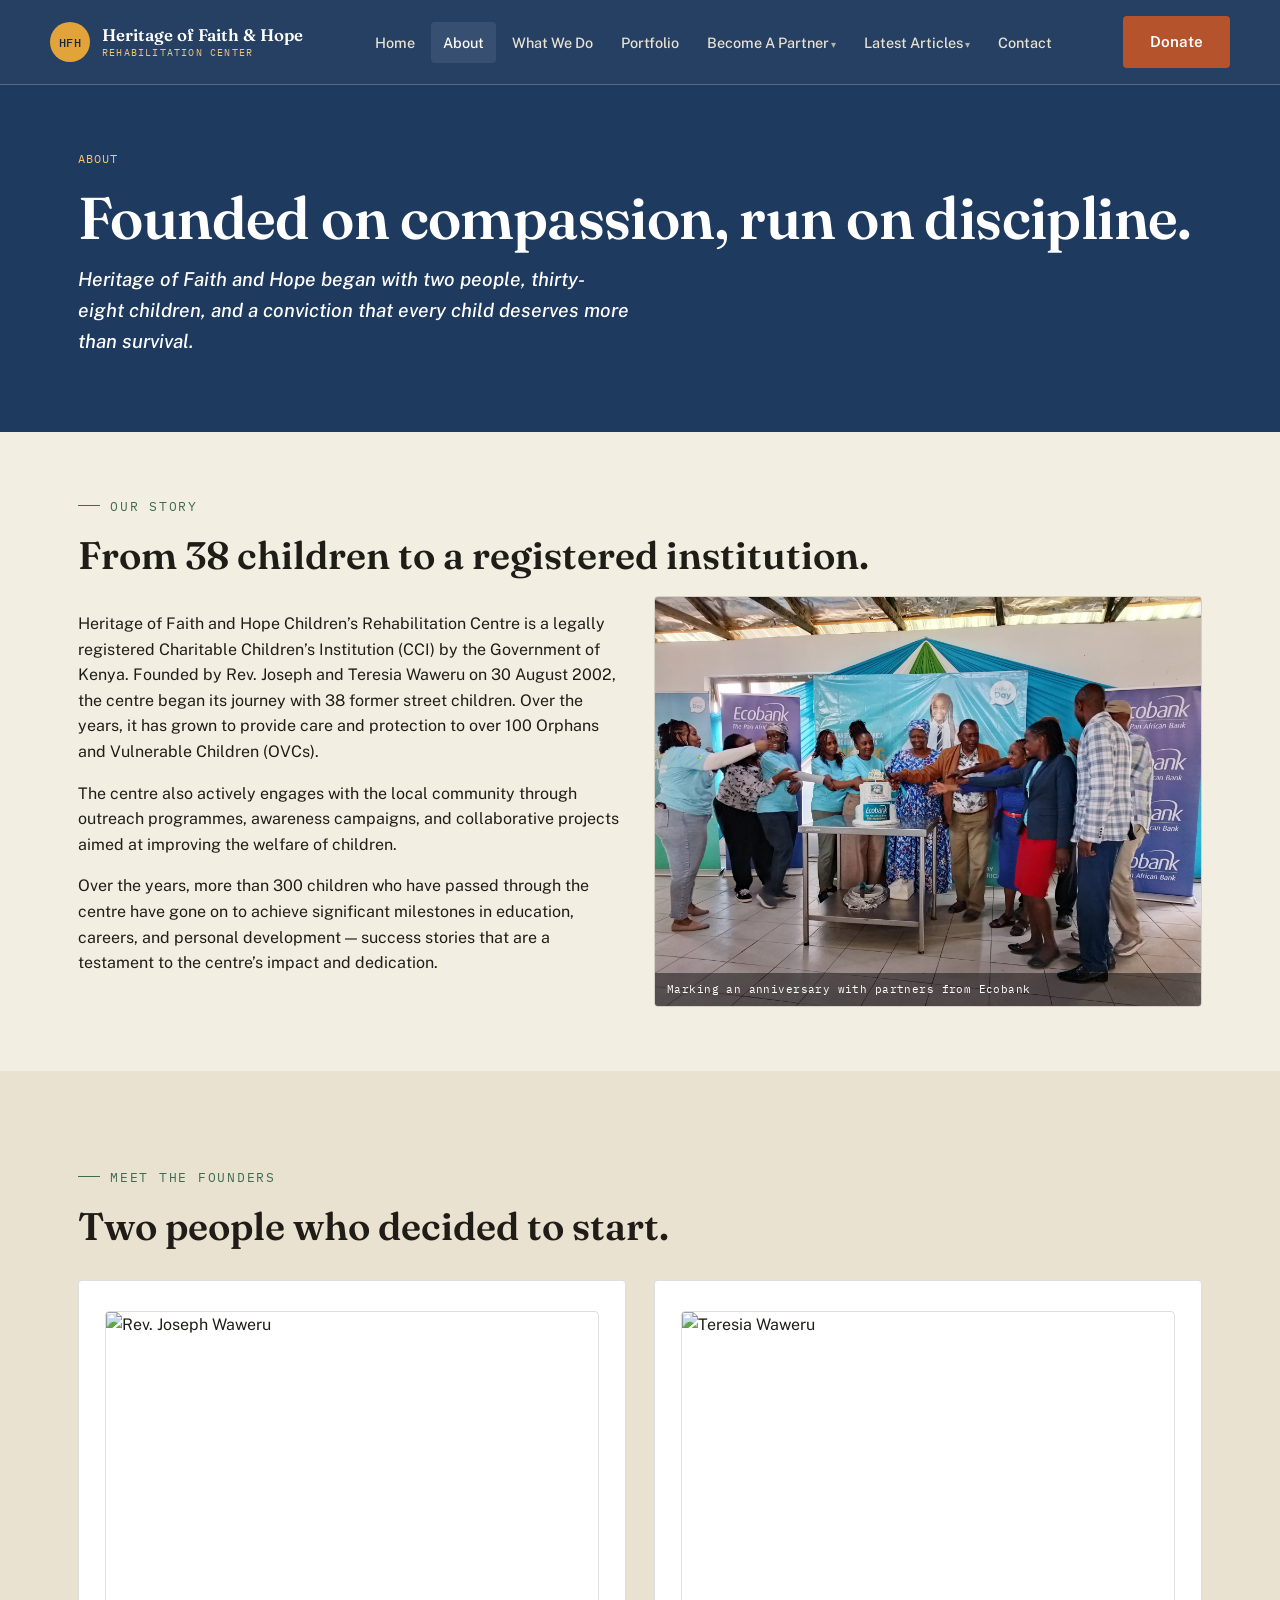
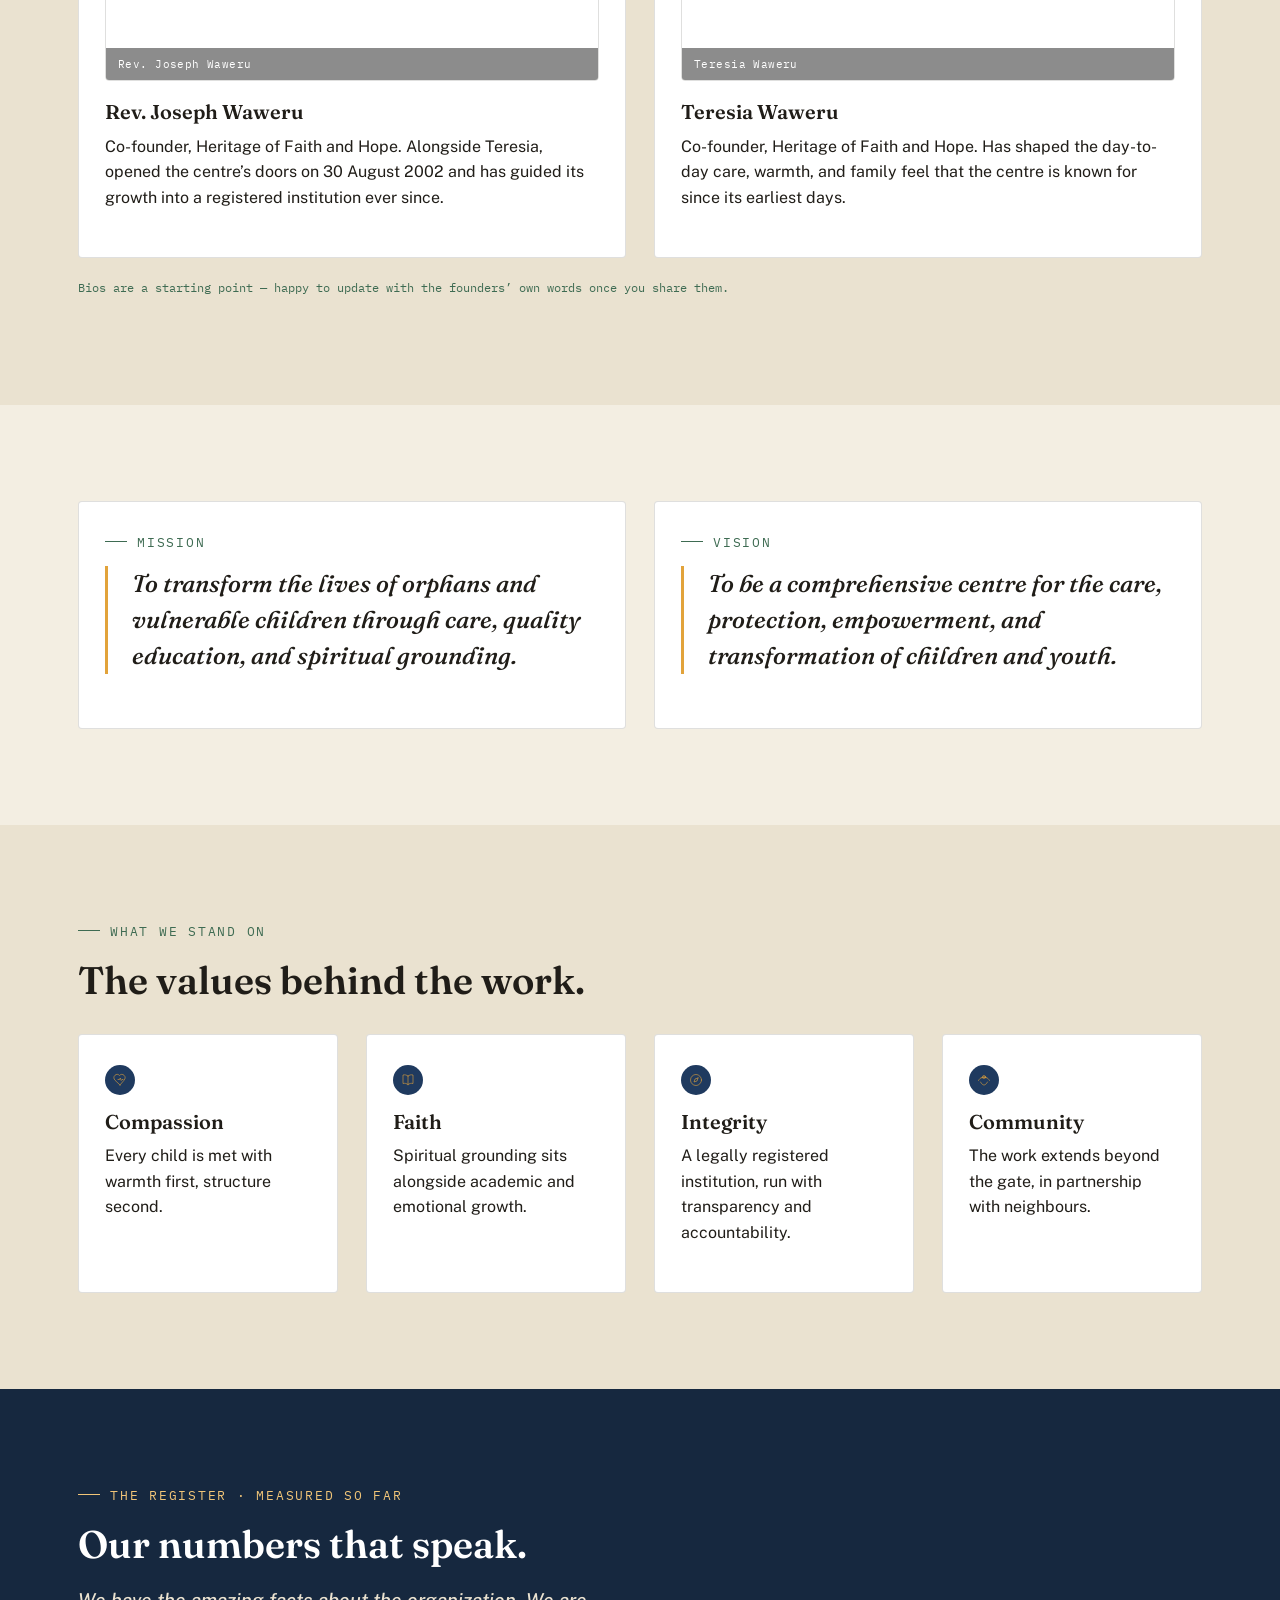
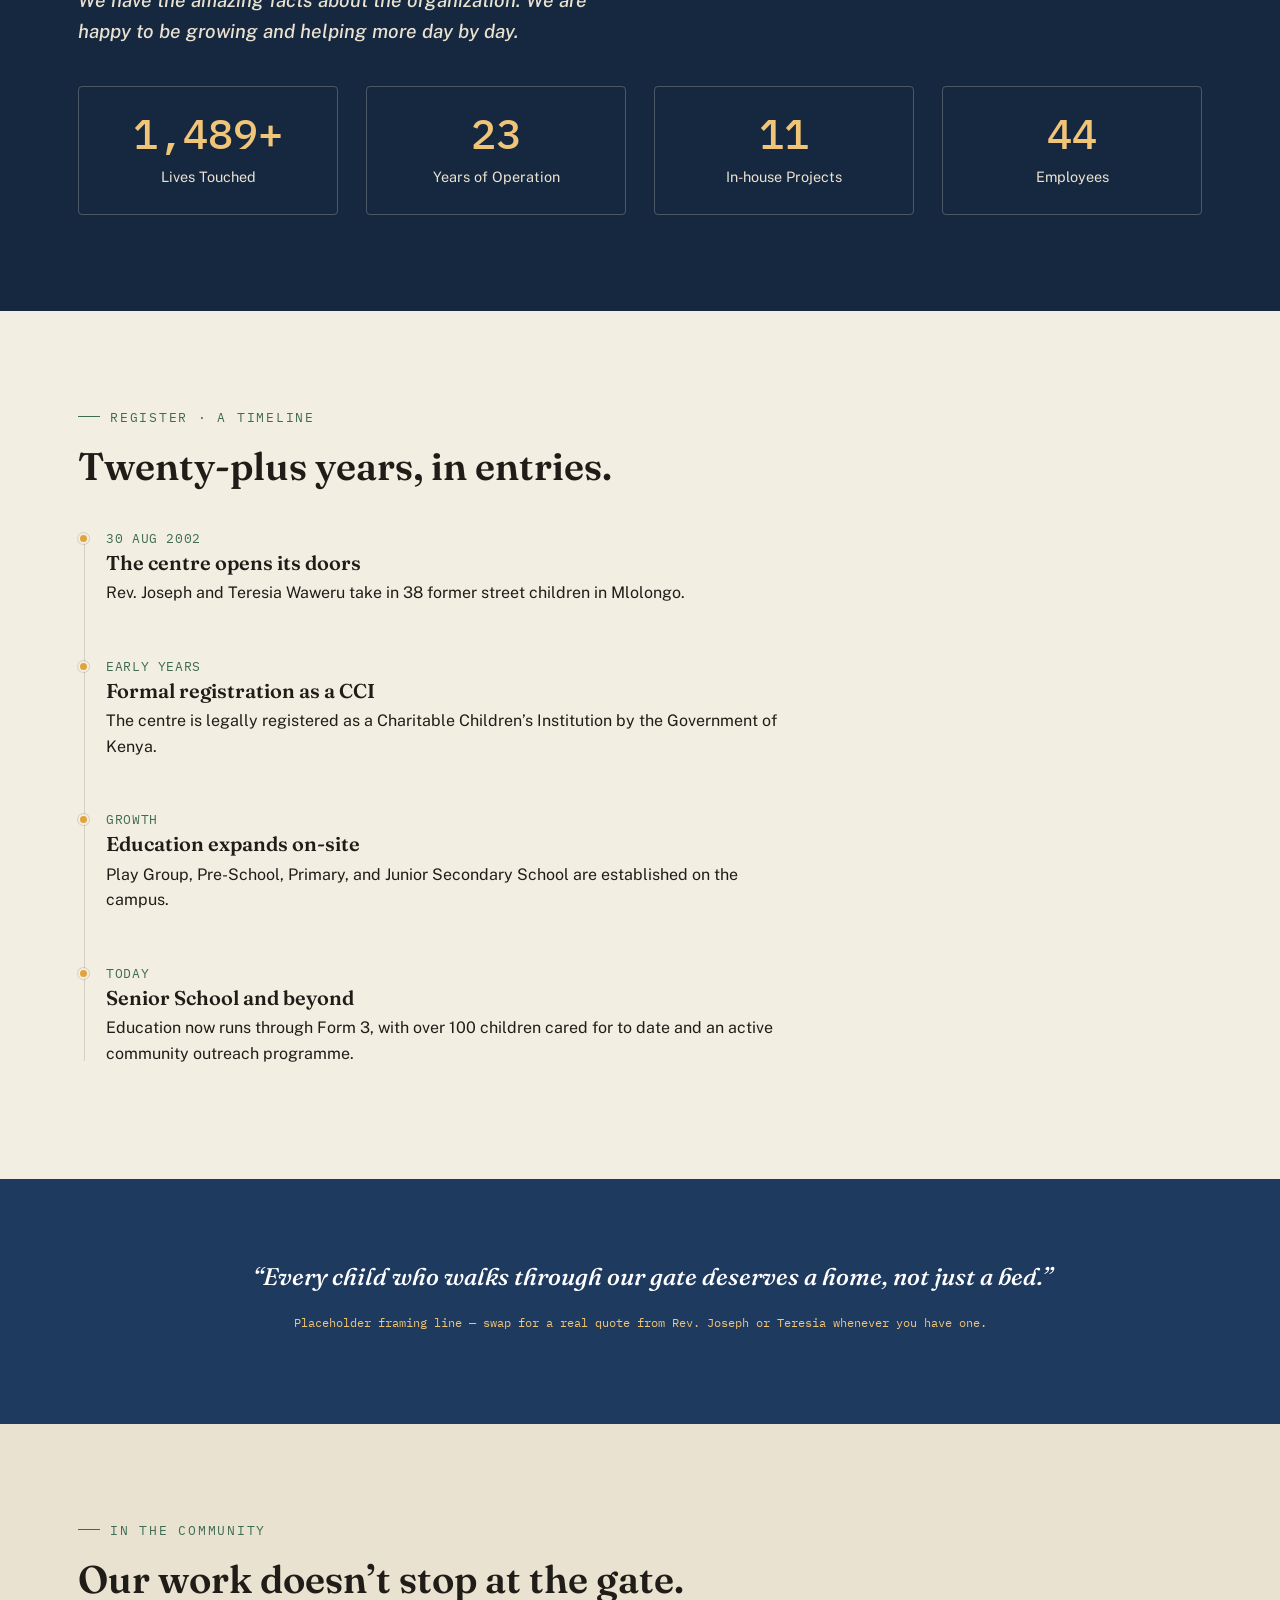
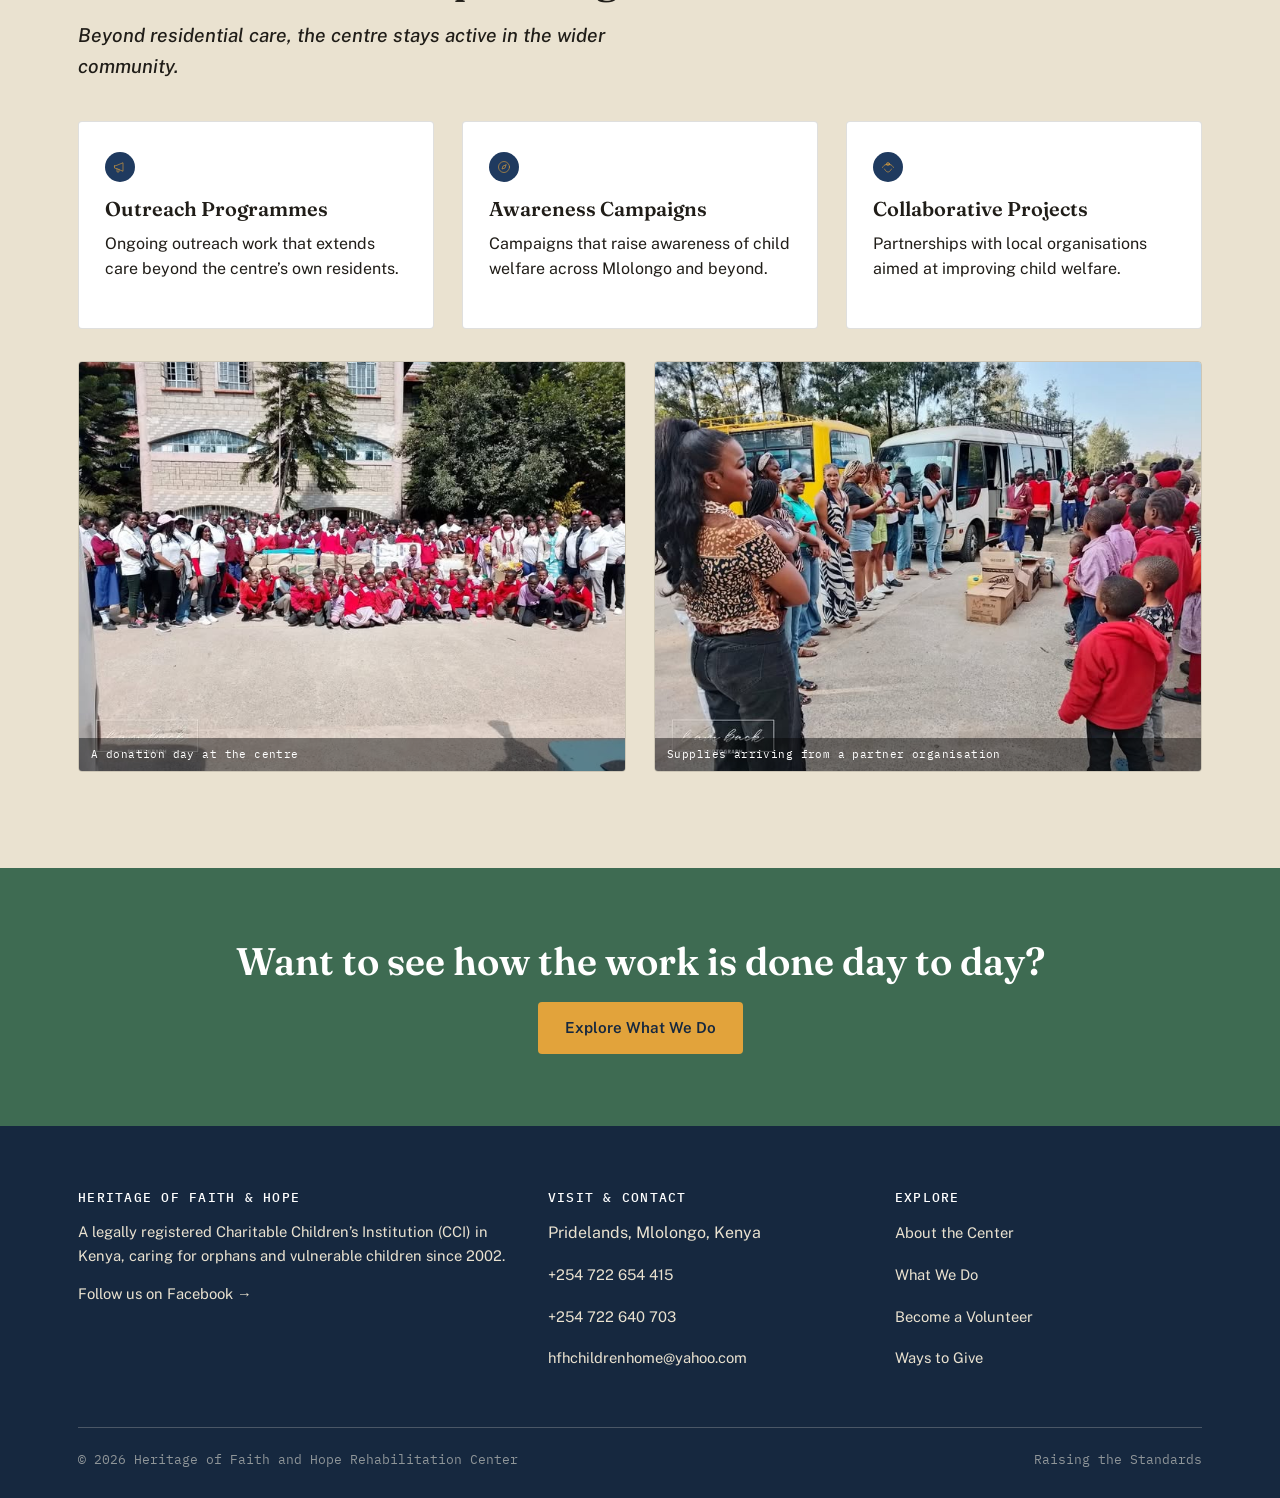
==== about.html @ 5fc47df6 "Update about.html" ====
<!DOCTYPE html>
<html lang="en">
<head>
<meta charset="UTF-8">
<meta name="viewport" content="width=device-width, initial-scale=1.0">
<title>About · Heritage of Faith and Hope</title>
<meta name="description" content="The story of Heritage of Faith and Hope Rehabilitation Center, founded in 2002 by Rev. Joseph and Teresia Waweru.">
<link rel="stylesheet" href="css/styles.css">
</head>
<body>
  <header class="site-header">
    <div class="container nav">
      <a class="brand" href="index.html">
        <span class="brand-mark">HFH</span>
        <span class="brand-word">Heritage of Faith &amp; Hope<small>Rehabilitation Center</small></span>
      </a>
      <nav aria-label="Primary">
        <ul class="nav-links">
          <li><a class="nav-link" href="index.html">Home</a></li>
<li><a class="nav-link is-active" href="about.html">About</a></li>
<li><a class="nav-link" href="what-we-do.html">What We Do</a></li>
<li><a class="nav-link" href="portfolio.html">Portfolio</a></li>
<li class="has-dropdown">
              <a class="nav-link" href="become-a-partner.html">Become A Partner</a>
              <ul class="dropdown"><li><a href="become-a-volunteer.html">Become A Volunteer</a></li></ul>
            </li>
<li class="has-dropdown">
              <a class="nav-link" href="latest-articles.html">Latest Articles</a>
              <ul class="dropdown"><li><a href="gallery.html">Gallery</a></li></ul>
            </li>
<li><a class="nav-link" href="contact.html">Contact</a></li>
          <li class="btn-donate-mobile"><a class="btn btn-donate btn-block" href="donate.html">Donate</a></li>
        </ul>
      </nav>
      <div class="nav-actions">
        <a class="btn btn-donate" href="donate.html">Donate</a>
        <button class="nav-toggle" aria-label="Toggle menu" aria-expanded="false">☰</button>
      </div>
    </div>
  </header>
  
  <section class="page-head">
    <div class="container">
      <p class="breadcrumb">About</p>
      <h1>Founded on compassion, run on discipline.</h1>
      <p class="lede">Heritage of Faith and Hope began with two people, thirty-eight children, and a conviction that every child deserves more than survival.</p>
    </div>
  </section>

  <section class="section section--tight">
    <div class="container">
      <p class="eyebrow">Our Story</p>
      <h2 class="reveal">From 38 children to a registered institution.</h2>
      <div class="grid grid-2" style="align-items:center; margin-top:8px;">
        <div class="reveal">
          <p>Heritage of Faith and Hope Children&rsquo;s Rehabilitation Centre is a legally registered Charitable Children&rsquo;s Institution (CCI) by the Government of Kenya. Founded by Rev. Joseph and Teresia Waweru on 30 August 2002, the centre began its journey with 38 former street children. Over the years, it has grown to provide care and protection to over 100 Orphans and Vulnerable Children (OVCs).</p>
          <p>The centre also actively engages with the local community through outreach programmes, awareness campaigns, and collaborative projects aimed at improving the welfare of children.</p>
          <p>Over the years, more than 300 children who have passed through the centre have gone on to achieve significant milestones in education, careers, and personal development &mdash; success stories that are a testament to the centre&rsquo;s impact and dedication.</p>
        </div>
        <div class="real-photo reveal">
      <img src="assets/ecobank-anniversary.jpg" alt="Heritage of Faith and Hope celebrating with partner Ecobank" loading="lazy">
      <span class="illustration-caption">Marking an anniversary with partners from Ecobank</span>
    </div>
      </div>
    </div>
  </section>

  <section class="section section--sunken">
    <div class="container">
      <p class="eyebrow">Meet the Founders</p>
      <h2 class="reveal">Two people who decided to start.</h2>
      <div class="grid grid-2" style="margin-top:32px;">
        <div class="card reveal">
          <div class="real-photo reveal">
      <img src="assets/rev-joseph-waweru.jpg" alt="Rev. Joseph Waweru" loading="lazy">
      <span class="illustration-caption">Rev. Joseph Waweru</span>
    </div>
          <h3 style="margin-top:20px;">Rev. Joseph Waweru</h3>
          <p>Co-founder, Heritage of Faith and Hope. Alongside Teresia, opened the centre&rsquo;s doors on 30 August 2002 and has guided its growth into a registered institution ever since.</p>
        </div>
        <div class="card reveal">
          <div class="real-photo reveal">
      <img src="assets/teresia-waweru.jpg" alt="Teresia Waweru" loading="lazy">
      <span class="illustration-caption">Teresia Waweru</span>
    </div>
          <h3 style="margin-top:20px;">Teresia Waweru</h3>
          <p>Co-founder, Heritage of Faith and Hope. Has shaped the day-to-day care, warmth, and family feel that the centre is known for since its earliest days.</p>
        </div>
      </div>
      <p class="form-note" style="margin-top:20px;">Bios are a starting point &mdash; happy to update with the founders&rsquo; own words once you share them.</p>
    </div>
  </section>

  <section class="section">
    <div class="container grid grid-2">
      <div class="card reveal">
        <p class="eyebrow">Mission</p>
        <p class="pull-quote">To transform the lives of orphans and vulnerable children through care, quality education, and spiritual grounding.</p>
      </div>
      <div class="card reveal">
        <p class="eyebrow">Vision</p>
        <p class="pull-quote">To be a comprehensive centre for the care, protection, empowerment, and transformation of children and youth.</p>
      </div>
    </div>
  </section>

  <section class="section section--sunken">
    <div class="container">
      <p class="eyebrow">What We Stand On</p>
      <h2 class="reveal">The values behind the work.</h2>
      <div class="grid grid-4" style="margin-top:32px;">
        <div class="card reveal">
          <div class="card-number"><svg viewBox="0 0 64 64" fill="none" stroke="currentColor" stroke-width="2.4" stroke-linecap="round" stroke-linejoin="round"><path d="M32 52 12 33c-6-6-6-15 0-20 5-5 13-5 18 1 5-6 13-6 18-1 6 5 6 14 0 20L32 52Z"/><path d="M24 30h6l3-6 4 10 3-4h4"/></svg></div>
          <h3>Compassion</h3>
          <p>Every child is met with warmth first, structure second.</p>
        </div>
        <div class="card reveal">
          <div class="card-number"><svg viewBox="0 0 64 64" fill="none" stroke="currentColor" stroke-width="2.4" stroke-linecap="round" stroke-linejoin="round"><path d="M32 16c-5-4-13-6-20-4v34c7-2 15 0 20 4"/><path d="M32 16c5-4 13-6 20-4v34c-7-2-15 0-20 4"/><path d="M32 16v34"/></svg></div>
          <h3>Faith</h3>
          <p>Spiritual grounding sits alongside academic and emotional growth.</p>
        </div>
        <div class="card reveal">
          <div class="card-number"><svg viewBox="0 0 64 64" fill="none" stroke="currentColor" stroke-width="2.4" stroke-linecap="round" stroke-linejoin="round"><circle cx="32" cy="32" r="22"/><path d="M40 24 28 28l-4 12 12-4 4-12Z"/></svg></div>
          <h3>Integrity</h3>
          <p>A legally registered institution, run with transparency and accountability.</p>
        </div>
        <div class="card reveal">
          <div class="card-number"><svg viewBox="0 0 64 64" fill="none" stroke="currentColor" stroke-width="2.4" stroke-linecap="round" stroke-linejoin="round"><path d="M10 34c8-14 20-18 30-10"/><path d="M54 34c-8-14-20-18-30-10"/><circle cx="32" cy="20" r="6"/><path d="M18 40c4 8 10 12 14 12s10-4 14-12"/></svg></div>
          <h3>Community</h3>
          <p>The work extends beyond the gate, in partnership with neighbours.</p>
        </div>
      </div>
    </div>
  </section>

  <section class="section facts-strip">
    <div class="container">
      <p class="eyebrow" style="color:var(--gold-soft)">The Register &middot; Measured So Far</p>
      <h2 class="reveal">Our numbers that speak.</h2>
      <p class="lede reveal" style="color:var(--paper-2);">We have the amazing facts about the organization. We are happy to be growing and helping more day by day.</p>
      <div class="counter-grid">
        <div class="counter-item reveal">
          <div class="counter-value" data-target="1500" data-suffix="+">0+</div>
          <div class="counter-label">Lives Touched</div>
        </div><div class="counter-item reveal">
          <div class="counter-value" data-target="24" data-suffix="">0</div>
          <div class="counter-label">Years of Operation</div>
        </div><div class="counter-item reveal">
          <div class="counter-value" data-target="12" data-suffix="">0</div>
          <div class="counter-label">In-house Projects</div>
        </div><div class="counter-item reveal">
          <div class="counter-value" data-target="45" data-suffix="">0</div>
          <div class="counter-label">Employees</div>
        </div>
      </div>
    </div>
  </section>

  <section class="section">
    <div class="container">
      <p class="eyebrow">Register &middot; A Timeline</p>
      <h2 class="reveal">Twenty-plus years, in entries.</h2>
      <div class="timeline reveal" style="margin-top:40px; max-width:70ch;">
        <div class="timeline-entry">
          <div class="timeline-date">30 AUG 2002</div>
          <h3>The centre opens its doors</h3>
          <p>Rev. Joseph and Teresia Waweru take in 38 former street children in Mlolongo.</p>
        </div>
        <div class="timeline-entry">
          <div class="timeline-date">EARLY YEARS</div>
          <h3>Formal registration as a CCI</h3>
          <p>The centre is legally registered as a Charitable Children&rsquo;s Institution by the Government of Kenya.</p>
        </div>
        <div class="timeline-entry">
          <div class="timeline-date">GROWTH</div>
          <h3>Education expands on-site</h3>
          <p>Play Group, Pre-School, Primary, and Junior Secondary School are established on the campus.</p>
        </div>
        <div class="timeline-entry">
          <div class="timeline-date">TODAY</div>
          <h3>Senior School and beyond</h3>
          <p>Education now runs through Form 3, with over 100 children cared for to date and an active community outreach programme.</p>
        </div>
      </div>
    </div>
  </section>

  <section class="section--dark section" style="padding:80px 0;">
    <div class="container text-center">
      <p class="pull-quote" style="border-left:none; margin:0 auto; text-align:center; color:#fff; max-width:52ch;">&ldquo;Every child who walks through our gate deserves a home, not just a bed.&rdquo;</p>
      <p class="form-note" style="color:var(--gold-soft); margin-top:18px;">Placeholder framing line &mdash; swap for a real quote from Rev. Joseph or Teresia whenever you have one.</p>
    </div>
  </section>

  <section class="section section--sunken">
    <div class="container">
      <p class="eyebrow">In the Community</p>
      <h2 class="reveal">Our work doesn&rsquo;t stop at the gate.</h2>
      <p class="lede reveal" style="margin-bottom:40px;">Beyond residential care, the centre stays active in the wider community.</p>
      <div class="grid grid-3">
        <div class="card reveal">
          <div class="card-number"><svg viewBox="0 0 64 64" fill="none" stroke="currentColor" stroke-width="2.4" stroke-linecap="round" stroke-linejoin="round"><path d="M10 28v8l10 3 24 10V15L20 25l-10 3Z"/><path d="M20 39v10a4 4 0 0 0 8 0v-8"/></svg></div>
          <h3>Outreach Programmes</h3>
          <p>Ongoing outreach work that extends care beyond the centre&rsquo;s own residents.</p>
        </div>
        <div class="card reveal">
          <div class="card-number"><svg viewBox="0 0 64 64" fill="none" stroke="currentColor" stroke-width="2.4" stroke-linecap="round" stroke-linejoin="round"><circle cx="32" cy="32" r="22"/><path d="M40 24 28 28l-4 12 12-4 4-12Z"/></svg></div>
          <h3>Awareness Campaigns</h3>
          <p>Campaigns that raise awareness of child welfare across Mlolongo and beyond.</p>
        </div>
        <div class="card reveal">
          <div class="card-number"><svg viewBox="0 0 64 64" fill="none" stroke="currentColor" stroke-width="2.4" stroke-linecap="round" stroke-linejoin="round"><path d="M10 34c8-14 20-18 30-10"/><path d="M54 34c-8-14-20-18-30-10"/><circle cx="32" cy="20" r="6"/><path d="M18 40c4 8 10 12 14 12s10-4 14-12"/></svg></div>
          <h3>Collaborative Projects</h3>
          <p>Partnerships with local organisations aimed at improving child welfare.</p>
        </div>
      </div>
      <div class="grid grid-2" style="margin-top:32px;">
        <div class="real-photo reveal">
      <img src="assets/group-donation-event.jpg" alt="A community donation day at the centre" loading="lazy">
      <span class="illustration-caption">A donation day at the centre</span>
    </div>
        <div class="real-photo reveal">
      <img src="assets/supplies-distribution.jpg" alt="Supplies arriving at the centre" loading="lazy">
      <span class="illustration-caption">Supplies arriving from a partner organisation</span>
    </div>
      </div>
    </div>
  </section>

  <section class="cta-band">
    <div class="container">
      <h2>Want to see how the work is done day to day?</h2>
      <a href="what-we-do.html" class="btn btn-primary">Explore What We Do</a>
    </div>
  </section>

  <footer class="site-footer">
    <div class="container">
      <div class="footer-grid">
        <div>
          <h4>Heritage of Faith &amp; Hope</h4>
          <p>A legally registered Charitable Children&rsquo;s Institution (CCI) in Kenya, caring for orphans and vulnerable children since 2002.</p>
          <p><a href="https://web.facebook.com/hfhresourcecentre" target="_blank" rel="noopener">Follow us on Facebook &rarr;</a></p>
        </div>
        <div>
          <h4>Visit &amp; Contact</h4>
          <ul class="stack">
            <li>Pridelands, Mlolongo, Kenya</li>
            <li><a href="tel:+254722654415">+254 722 654 415</a></li>
            <li><a href="tel:+254722640703">+254 722 640 703</a></li>
            <li><a href="mailto:hfhchildrenhome@yahoo.com">hfhchildrenhome@yahoo.com</a></li>
          </ul>
        </div>
        <div>
          <h4>Explore</h4>
          <ul class="stack">
            <li><a href="about.html">About the Center</a></li>
            <li><a href="what-we-do.html">What We Do</a></li>
            <li><a href="become-a-volunteer.html">Become a Volunteer</a></li>
            <li><a href="donate.html">Ways to Give</a></li>
          </ul>
        </div>
      </div>
      <div class="footer-bottom">
        <span>&copy; 2026 Heritage of Faith and Hope Rehabilitation Center</span>
        <span>Raising the Standards</span>
      </div>
    </div>
  </footer>
  <script src="js/main.js"></script>
</body>
</html>
---- css/styles.css ----
/* ==========================================================================
   Heritage of Faith and Hope — Design Tokens
   Palette: dusk indigo (trust/night) -> sunrise gold (hope) -> acacia green
   (growth/education) across a warm paper daylight base.
   ========================================================================== */

@import url('https://fonts.googleapis.com/css2?family=Fraunces:ital,opsz,wght@0,9..144,300;0,9..144,500;0,9..144,600;0,9..144,700;1,9..144,500;1,9..144,600&family=Public+Sans:wght@400;500;600;700&family=IBM+Plex+Mono:wght@400;500&display=swap');

:root{
  --ink:        #201D18;
  --paper:      #F3EEE2;
  --paper-2:    #EAE2D0;
  --indigo:     #1F3A5F;
  --indigo-2:   #16283F;
  --gold:       #E2A33B;
  --gold-soft:  #F1C578;
  --acacia:     #3E6B52;
  --clay:       #B5532C;
  --line:       rgba(32,29,24,0.14);
  --line-light: rgba(243,238,226,0.24);

  --font-display: 'Fraunces', Georgia, serif;
  --font-body:    'Public Sans', -apple-system, BlinkMacSystemFont, sans-serif;
  --font-mono:    'IBM Plex Mono', ui-monospace, monospace;

  --container: 1180px;
  --radius: 4px;
}

*, *::before, *::after{ box-sizing: border-box; }
html{ scroll-behavior: smooth; }
body{
  margin: 0;
  font-family: var(--font-body);
  color: var(--ink);
  background: var(--paper);
  line-height: 1.6;
  -webkit-font-smoothing: antialiased;
}
img{ max-width: 100%; display: block; }
a{ color: inherit; text-decoration: none; }
ul{ margin: 0; padding: 0; list-style: none; }
h1,h2,h3,h4{ font-family: var(--font-display); margin: 0 0 0.5em; font-weight: 600; line-height: 1.12; }
p{ margin: 0 0 1em; }

:focus-visible{ outline: 2px solid var(--gold); outline-offset: 3px; }

.container{ max-width: var(--container); margin: 0 auto; padding: 0 28px; }
.section{ padding: 96px 0; }
.section--tight{ padding: 64px 0; }
.section--dark{ background: var(--indigo); color: var(--paper); }
.section--dark h1, .section--dark h2, .section--dark h3{ color: #fff; }
.section--sunken{ background: var(--paper-2); }

.eyebrow{
  font-family: var(--font-mono);
  font-size: 12.5px;
  letter-spacing: 0.14em;
  text-transform: uppercase;
  color: var(--acacia);
  display: flex;
  align-items: center;
  gap: 10px;
  margin-bottom: 18px;
}
.section--dark .eyebrow{ color: var(--gold-soft); }
.eyebrow::before{
  content: "";
  width: 22px; height: 1px;
  background: currentColor;
}

h1{ font-size: clamp(2.4rem, 4.6vw, 4rem); letter-spacing: -0.01em; }
h2{ font-size: clamp(1.8rem, 3vw, 2.6rem); }
h3{ font-size: 1.25rem; }
.lede{ font-size: 1.2rem; font-style: italic; font-weight: 500; max-width: 46ch; }
.section--dark .lede{ color: var(--paper-2); }

/* ---------- Buttons ---------- */
.btn{
  display: inline-flex;
  align-items: center;
  gap: 10px;
  padding: 13px 26px;
  font-family: var(--font-body);
  font-weight: 600;
  font-size: 0.95rem;
  border-radius: var(--radius);
  border: 1px solid transparent;
  cursor: pointer;
  transition: transform 0.15s ease, background 0.15s ease, border-color 0.15s ease, color 0.15s ease;
}
.btn:hover{ transform: translateY(-1px); }
.btn-primary{ background: var(--gold); color: var(--indigo-2); }
.btn-primary:hover{ background: var(--gold-soft); }
.btn-ghost{ border-color: currentColor; color: inherit; background: transparent; }
.section--dark .btn-ghost{ color: var(--paper); }
.btn-ghost:hover{ background: rgba(255,255,255,0.08); }
.btn-donate{ background: var(--clay); color: #fff; }
.btn-donate:hover{ background: #9a4522; }
.btn-block{ width: 100%; justify-content: center; }

/* ---------- Header / Nav ---------- */
.site-header{
  position: sticky; top: 0; z-index: 100;
  background: rgba(31,58,95,0.97);
  backdrop-filter: blur(6px);
  border-bottom: 1px solid var(--line-light);
}
.nav{
  display: flex; align-items: center; justify-content: space-between;
  padding: 16px 0;
}
.brand{
  display: flex; align-items: center; gap: 12px;
  color: #fff;
  font-family: var(--font-display);
}
.brand-mark{
  width: 40px; height: 40px; border-radius: 50%;
  background: var(--gold);
  color: var(--indigo-2);
  display: flex; align-items: center; justify-content: center;
  font-family: var(--font-mono);
  font-weight: 500; font-size: 12px; letter-spacing: 0.03em;
  flex-shrink: 0;
}
.brand-word{ font-size: 1.05rem; line-height: 1.15; font-weight: 600; }
.brand-word small{
  display: block; font-family: var(--font-mono); font-size: 10px;
  letter-spacing: 0.12em; text-transform: uppercase; color: var(--gold-soft);
  font-weight: 400; margin-top: 2px;
}

.nav-links{ display: flex; align-items: center; gap: 4px; }
.nav-links > li{ position: relative; }
.btn-donate-mobile{ display: none; }
.nav-links a.nav-link{
  color: var(--paper-2);
  font-size: 0.9rem; font-weight: 500;
  padding: 9px 12px; display: block; border-radius: var(--radius);
  transition: color 0.15s ease, background 0.15s ease;
  white-space: nowrap;
}
.nav-links a.nav-link:hover, .nav-links a.nav-link.is-active{ color: #fff; background: rgba(255,255,255,0.08); }

.has-dropdown > .nav-link::after{ content: " \25BE"; font-size: 10px; opacity: 0.7; }
.dropdown{
  position: absolute; top: 100%; left: 0;
  min-width: 200px;
  background: var(--indigo-2);
  border: 1px solid var(--line-light);
  border-radius: var(--radius);
  padding: 6px;
  opacity: 0; visibility: hidden; transform: translateY(6px);
  transition: opacity 0.15s ease, transform 0.15s ease, visibility 0.15s ease;
}
.has-dropdown:hover .dropdown,
.has-dropdown:focus-within .dropdown{ opacity: 1; visibility: visible; transform: translateY(0); }
.dropdown a{ display: block; padding: 10px 12px; border-radius: 3px; color: var(--paper-2); font-size: 0.9rem; }
.dropdown a:hover{ background: rgba(255,255,255,0.08); color: #fff; }

.nav-actions{ display: flex; align-items: center; gap: 10px; }
.nav-toggle{
  display: none;
  background: none; border: none; color: #fff; cursor: pointer;
  padding: 8px; font-size: 22px;
}

@media (max-width: 960px){
  .nav-toggle{ display: block; }
  .nav-links{
    position: fixed; top: 73px; left: 0; right: 0; bottom: 0;
    background: var(--indigo-2);
    flex-direction: column; align-items: stretch;
    padding: 20px; gap: 2px;
    transform: translateX(100%);
    transition: transform 0.25s ease;
    overflow-y: auto;
  }
  .nav-links.is-open{ transform: translateX(0); }
  .dropdown{ position: static; opacity: 1; visibility: visible; transform: none; background: transparent; border: none; padding-left: 14px; display: none; }
  .has-dropdown.is-open .dropdown{ display: block; }
  .nav-actions .btn-donate{ display: none; }
  .nav-links .btn-donate-mobile{ display: block; margin-top: 10px; }
}

/* ---------- Hero ---------- */
.hero{
  background:
    radial-gradient(ellipse 900px 500px at 85% -10%, rgba(226,163,59,0.18), transparent),
    linear-gradient(180deg, var(--indigo) 0%, var(--indigo-2) 100%);
  color: #fff;
  padding: 88px 0 72px;
}
.hero-grid{ display: grid; grid-template-columns: 1.1fr 0.9fr; gap: 56px; align-items: center; }
.hero h1{ color: #fff; }
.hero p.lede{ color: var(--paper-2); }
.hero-actions{ display: flex; gap: 14px; margin-top: 34px; flex-wrap: wrap; }
.hero-panel{
  border: 1px solid var(--line-light);
  border-radius: var(--radius);
  padding: 26px;
  background: rgba(255,255,255,0.03);
}
.hero-panel .register-line{ border-color: var(--line-light); }
.hero-panel .register-label{ color: var(--paper-2); }
@media (max-width: 860px){ .hero-grid{ grid-template-columns: 1fr; } }

/* ---------- Hero Carousel ---------- */
.hero-carousel{
  position: relative;
  overflow: hidden;
  background: linear-gradient(180deg, var(--indigo) 0%, var(--indigo-2) 100%);
  color: #fff;
}
.carousel-track{
  display: flex;
  transition: transform 0.6s cubic-bezier(.65,0,.35,1);
}
.carousel-slide{
  flex: 0 0 100%;
  padding: 88px 0 72px;
  position: relative;
}
.carousel-slide::before{
  content:"";
  position:absolute; inset:0;
  background: radial-gradient(ellipse 900px 500px at 85% -10%, rgba(226,163,59,0.18), transparent);
  pointer-events: none;
}
.carousel-slide .hero-grid{ position: relative; z-index: 1; }
.carousel-slide h1{ color:#fff; }
.carousel-slide .lede{ color: var(--paper-2); }

.carousel-dots{
  display: flex; gap: 10px; justify-content: center;
  padding-bottom: 28px;
  position: relative; z-index: 2;
}
.carousel-dot{
  width: 9px; height: 9px; border-radius: 50%;
  background: rgba(255,255,255,0.3);
  border: none; padding: 0; cursor: pointer;
  transition: background 0.2s ease, transform 0.2s ease;
}
.carousel-dot.is-active{ background: var(--gold); transform: scale(1.25); }

.carousel-arrow{
  position: absolute; top: 50%; transform: translateY(-50%);
  z-index: 3;
  width: 42px; height: 42px; border-radius: 50%;
  border: 1px solid var(--line-light);
  background: rgba(255,255,255,0.06);
  color: #fff;
  display: flex; align-items: center; justify-content: center;
  cursor: pointer;
  font-size: 18px;
  transition: background 0.15s ease;
}
.carousel-arrow:hover{ background: rgba(255,255,255,0.16); }
.carousel-arrow--prev{ left: 20px; }
.carousel-arrow--next{ right: 20px; }
@media (max-width: 760px){
  .carousel-arrow{ display: none; }
}

.slide-icon{
  width: 78px; height: 78px; border-radius: 50%;
  background: rgba(226,163,59,0.14);
  border: 1px solid rgba(226,163,59,0.4);
  display: flex; align-items: center; justify-content: center;
  margin-bottom: 24px;
}
.slide-icon svg{ width: 36px; height: 36px; stroke: var(--gold-soft); }

.register{
  font-family: var(--font-mono);
}
.register-line{
  display: flex; justify-content: space-between; align-items: baseline;
  padding: 14px 0;
  border-bottom: 1px solid var(--line);
}
.register-line:first-child{ border-top: 1px solid var(--line); }
.register-no{ font-size: 11px; color: var(--acacia); width: 56px; flex-shrink: 0; }
.section--dark .register-no{ color: var(--gold-soft); }
.register-label{ flex: 1; font-family: var(--font-body); font-size: 0.95rem; padding: 0 12px; }
.register-value{ font-size: 1.5rem; font-weight: 500; color: var(--indigo); white-space: nowrap; }
.section--dark .register-value{ color: var(--gold-soft); }
.register-value .unit{ font-size: 0.9rem; opacity: 0.7; margin-left: 3px; }
.register-value .tbd{ font-size: 0.85rem; font-style: italic; opacity: 0.55; font-family: var(--font-body); }

/* Timeline variant of the register */
.timeline{ position: relative; padding-left: 28px; }
.timeline::before{ content:""; position:absolute; left:6px; top:6px; bottom:6px; width:1px; background: var(--line); }
.timeline-entry{ position: relative; padding-bottom: 34px; }
.timeline-entry:last-child{ padding-bottom: 0; }
.timeline-entry::before{
  content:""; position:absolute; left:-28px; top:5px;
  width:11px; height:11px; border-radius:50%;
  background: var(--gold); border: 2px solid var(--paper);
  box-shadow: 0 0 0 1px var(--line);
}
.timeline-date{ font-family: var(--font-mono); font-size: 12.5px; color: var(--acacia); letter-spacing: 0.05em; }
.timeline-entry h3{ margin: 4px 0 6px; }

/* ---------- Cards / Grids ---------- */
.grid{ display: grid; gap: 28px; }
.grid-2{ grid-template-columns: repeat(2, 1fr); }
.grid-3{ grid-template-columns: repeat(3, 1fr); }
.grid-4{ grid-template-columns: repeat(4, 1fr); }
@media (max-width: 900px){ .grid-4{ grid-template-columns: repeat(2,1fr);} .grid-3{ grid-template-columns: repeat(2,1fr);} }
@media (max-width: 620px){ .grid-2, .grid-3, .grid-4{ grid-template-columns: 1fr; } }

.card{
  background: #fff;
  border: 1px solid var(--line);
  border-radius: var(--radius);
  padding: 30px 26px;
  transition: transform 0.2s ease, box-shadow 0.2s ease, border-color 0.2s ease;
}
.card:hover{
  transform: translateY(-4px);
  box-shadow: 0 12px 28px rgba(31,58,95,0.12);
  border-color: rgba(226,163,59,0.4);
}
.card .eyebrow{ margin-bottom: 14px; }
.card-number{
  font-family: var(--font-mono); font-size: 13px; color: var(--gold);
  background: var(--indigo); display: inline-flex; align-items:center; justify-content:center;
  width: 30px; height: 30px; border-radius: 50%; margin-bottom: 16px;
}
.card-number svg{ width: 16px; height: 16px; stroke: var(--gold); }

.illustration{
  aspect-ratio: 4/3;
  border-radius: var(--radius);
  position: relative;
  overflow: hidden;
  display: flex; align-items: center; justify-content: center;
  color: #fff;
}
.illustration svg{ width: 34%; height: 34%; position: relative; z-index: 2; opacity: 0.92; transition: transform 0.3s ease; }
.illustration:hover svg{ transform: scale(1.12) rotate(-3deg); }
.illustration-caption{
  position: absolute; left: 0; right: 0; bottom: 0; z-index: 3;
  font-family: var(--font-mono); font-size: 10.5px; letter-spacing: 0.04em;
  color: rgba(255,255,255,0.92);
  background: rgba(0,0,0,0.22);
  padding: 8px 12px;
  text-align: left;
}
.illustration::after{
  content: ""; position: absolute; inset: 0; z-index: 1;
  background-image:
    radial-gradient(circle at 18% 20%, rgba(255,255,255,0.14) 0, transparent 40%),
    radial-gradient(circle at 85% 90%, rgba(0,0,0,0.18) 0, transparent 45%);
}
.bg-indigo{ background: linear-gradient(150deg, var(--indigo), var(--indigo-2)); }
.bg-gold{ background: linear-gradient(150deg, var(--gold), #b9781f); }
.bg-acacia{ background: linear-gradient(150deg, var(--acacia), #24422f); }
.bg-clay{ background: linear-gradient(150deg, var(--clay), #6f2f16); }

.real-photo{
  aspect-ratio: 4/3;
  border-radius: var(--radius);
  overflow: hidden;
  position: relative;
  border: 1px solid var(--line);
}
.real-photo img{ width: 100%; height: 100%; object-fit: cover; display: block; transition: transform 0.3s ease; }
.real-photo:hover img{ transform: scale(1.05); }
.real-photo .illustration-caption{
  position: absolute; left: 0; right: 0; bottom: 0;
  font-family: var(--font-mono); font-size: 10.5px; letter-spacing: 0.04em;
  color: #fff; background: rgba(0,0,0,0.45); padding: 8px 12px;
}

/* ---------- Facts strip ---------- */
.facts-strip{ background: var(--indigo-2); color: #fff; }

/* ---------- Partner logo strip ---------- */
.logo-strip{ display: flex; flex-wrap: wrap; gap: 14px; align-items: center; }
.logo-chip{
  font-family: var(--font-mono); font-size: 12px; letter-spacing: 0.04em;
  border: 1px solid var(--line); border-radius: 999px; padding: 8px 16px;
  color: var(--ink); opacity: 0.75; background: #fff;
}

/* ---------- Quote / pull ---------- */
.pull-quote{
  font-family: var(--font-display); font-style: italic; font-weight: 500;
  font-size: 1.5rem; line-height: 1.5; max-width: 60ch;
  border-left: 3px solid var(--gold); padding-left: 24px;
}

/* ---------- Forms ---------- */
.form-field{ margin-bottom: 18px; }
.form-field label{ display:block; font-size: 0.85rem; font-weight: 600; margin-bottom: 6px; }
.form-field input, .form-field select, .form-field textarea{
  width: 100%; padding: 12px 14px; font-family: var(--font-body); font-size: 0.95rem;
  border: 1px solid var(--line); border-radius: var(--radius); background: #fff; color: var(--ink);
}
.form-field textarea{ resize: vertical; min-height: 120px; }
.form-note{ font-family: var(--font-mono); font-size: 12px; color: var(--acacia); margin-top: -6px; }

/* ---------- Donate detail box ---------- */
.pay-box{
  border: 1px solid var(--line); border-radius: var(--radius);
  padding: 22px 26px; background: #fff;
}
.pay-row{ display: flex; justify-content: space-between; gap: 20px; padding: 10px 0; border-bottom: 1px solid var(--line); font-size: 0.95rem; }
.pay-row:last-child{ border-bottom: none; }
.pay-row .k{ color: var(--acacia); font-family: var(--font-mono); font-size: 12.5px; text-transform: uppercase; letter-spacing: 0.06em; }
.pay-row .v{ font-weight: 600; font-family: var(--font-mono); }

/* ---------- Donate page extras ---------- */
.pay-row{ position: relative; }
.copy-btn{
  font-family: var(--font-mono); font-size: 11px; letter-spacing: 0.04em; text-transform: uppercase;
  border: 1px solid var(--line); border-radius: 999px; background: #fff; color: var(--acacia);
  padding: 4px 10px; margin-left: 12px; cursor: pointer; flex-shrink: 0;
  transition: background 0.15s ease, color 0.15s ease, border-color 0.15s ease;
}
.copy-btn:hover{ background: var(--acacia); color: #fff; border-color: var(--acacia); }
.copy-btn.is-copied{ background: var(--gold); color: var(--indigo-2); border-color: var(--gold); }
.pay-row .v-wrap{ display: flex; align-items: center; }

.amount-grid{ display: grid; grid-template-columns: repeat(4, 1fr); gap: 16px; margin-top: 28px; }
@media (max-width: 760px){ .amount-grid{ grid-template-columns: repeat(2, 1fr); } }
.amount-chip{
  border: 1px solid var(--line); border-radius: var(--radius); background: #fff;
  padding: 20px 16px; text-align: center; cursor: default;
  transition: transform 0.2s ease, box-shadow 0.2s ease, border-color 0.2s ease;
}
.amount-chip:hover{ transform: translateY(-3px); box-shadow: 0 10px 22px rgba(31,58,95,0.1); border-color: rgba(226,163,59,0.5); }
.amount-value{ font-family: var(--font-mono); font-size: 1.3rem; font-weight: 500; color: var(--indigo); }
.amount-impact{ font-size: 0.82rem; color: var(--acacia); margin-top: 6px; }

.whatsapp-cta{
  display: inline-flex; align-items: center; gap: 10px;
  background: #25D366; color: #fff; padding: 13px 24px; border-radius: var(--radius);
  font-weight: 600; font-size: 0.95rem;
}
.whatsapp-cta svg{ width: 20px; height: 20px; flex-shrink: 0; }
.whatsapp-cta:hover{ background: #1ebe5a; }

.cta-band{
  background: var(--acacia); color: #fff; text-align: center; padding: 72px 0;
}
.cta-band h2{ color: #fff; }
.cta-band .lede{ margin: 0 auto 30px; color: rgba(255,255,255,0.85); }

/* ---------- Footer ---------- */
.site-footer{ background: var(--indigo-2); color: var(--paper-2); padding: 64px 0 28px; }
.footer-grid{ display: grid; grid-template-columns: 1.4fr 1fr 1fr; gap: 40px; margin-bottom: 48px; }
.footer-grid h4{ color: #fff; font-family: var(--font-mono); font-size: 12.5px; letter-spacing: 0.1em; text-transform: uppercase; font-weight: 500; margin-bottom: 16px; }
.footer-grid p, .footer-grid a{ font-size: 0.92rem; color: var(--paper-2); }
.footer-grid a:hover{ color: var(--gold-soft); }
.footer-grid li{ margin-bottom: 8px; }
.footer-bottom{
  border-top: 1px solid var(--line-light); padding-top: 22px;
  display: flex; justify-content: space-between; flex-wrap: wrap; gap: 10px;
  font-size: 0.8rem; color: rgba(243,238,226,0.55);
  font-family: var(--font-mono);
}
@media (max-width: 760px){ .footer-grid{ grid-template-columns: 1fr; } }

/* ---------- Page header (interior pages) ---------- */
.page-head{ padding: 64px 0 56px; background: var(--indigo); color: #fff; }
.page-head h1{ color: #fff; margin-bottom: 14px; }
.breadcrumb{ font-family: var(--font-mono); font-size: 12px; letter-spacing: 0.08em; text-transform: uppercase; color: var(--gold-soft); margin-bottom: 16px; }

/* ---------- Animated counters ---------- */
.counter-grid{
  display: grid; grid-template-columns: repeat(4, 1fr); gap: 28px;
  margin-top: 40px;
}
@media (max-width: 760px){ .counter-grid{ grid-template-columns: repeat(2, 1fr); } }
.counter-item{
  border: 1px solid var(--line-light);
  border-radius: var(--radius);
  padding: 26px 20px;
  text-align: center;
}
.counter-value{
  font-family: var(--font-mono); font-size: clamp(2rem, 4vw, 2.6rem);
  color: var(--gold-soft); font-weight: 500; line-height: 1;
}
.counter-label{
  margin-top: 10px; font-size: 0.9rem; color: var(--paper-2);
}

.fb-embed-wrap{
  border: 1px solid var(--line);
  border-radius: var(--radius);
  overflow: hidden;
  background: #fff;
  max-width: 560px;
}
.fb-embed-wrap iframe{ display: block; width: 100%; }
.fb-embed-note{ font-family: var(--font-mono); font-size: 12px; color: var(--acacia); margin-top: 12px; }

.mt-0{ margin-top: 0; } .mb-0{ margin-bottom: 0; }
.text-center{ text-align: center; }
.stack{ display:flex; flex-direction:column; gap: 8px; }
.tag{
  display:inline-block; font-family: var(--font-mono); font-size: 11.5px; letter-spacing: 0.06em;
  text-transform: uppercase; color: var(--acacia); border: 1px solid var(--line); border-radius: 999px;
  padding: 4px 12px; margin-bottom: 10px;
}

/* Reveal-on-scroll (respects reduced motion) */
.reveal{ opacity: 0; transform: translateY(14px); transition: opacity 0.6s ease, transform 0.6s ease; }
.reveal.is-visible{ opacity: 1; transform: translateY(0); }
@media (prefers-reduced-motion: reduce){
  .reveal{ opacity: 1; transform: none; transition: none; }
  html{ scroll-behavior: auto; }
}
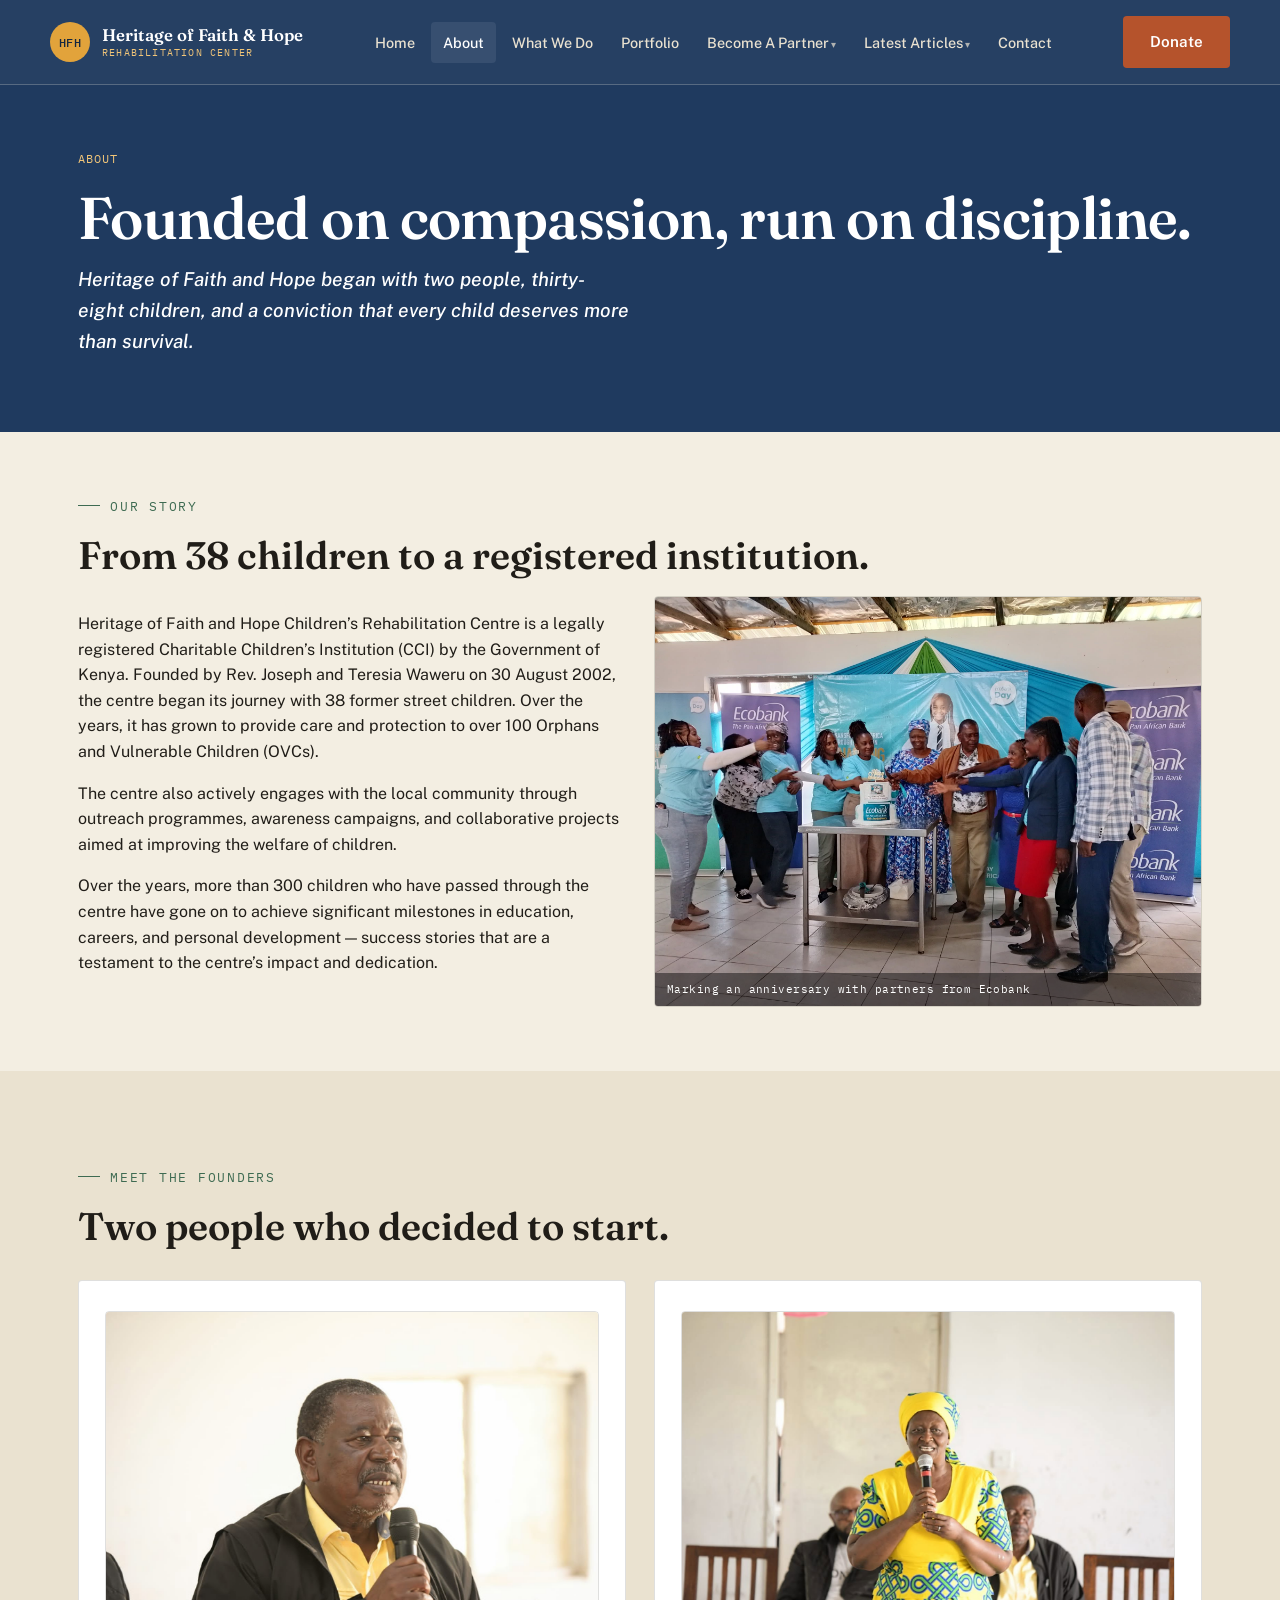
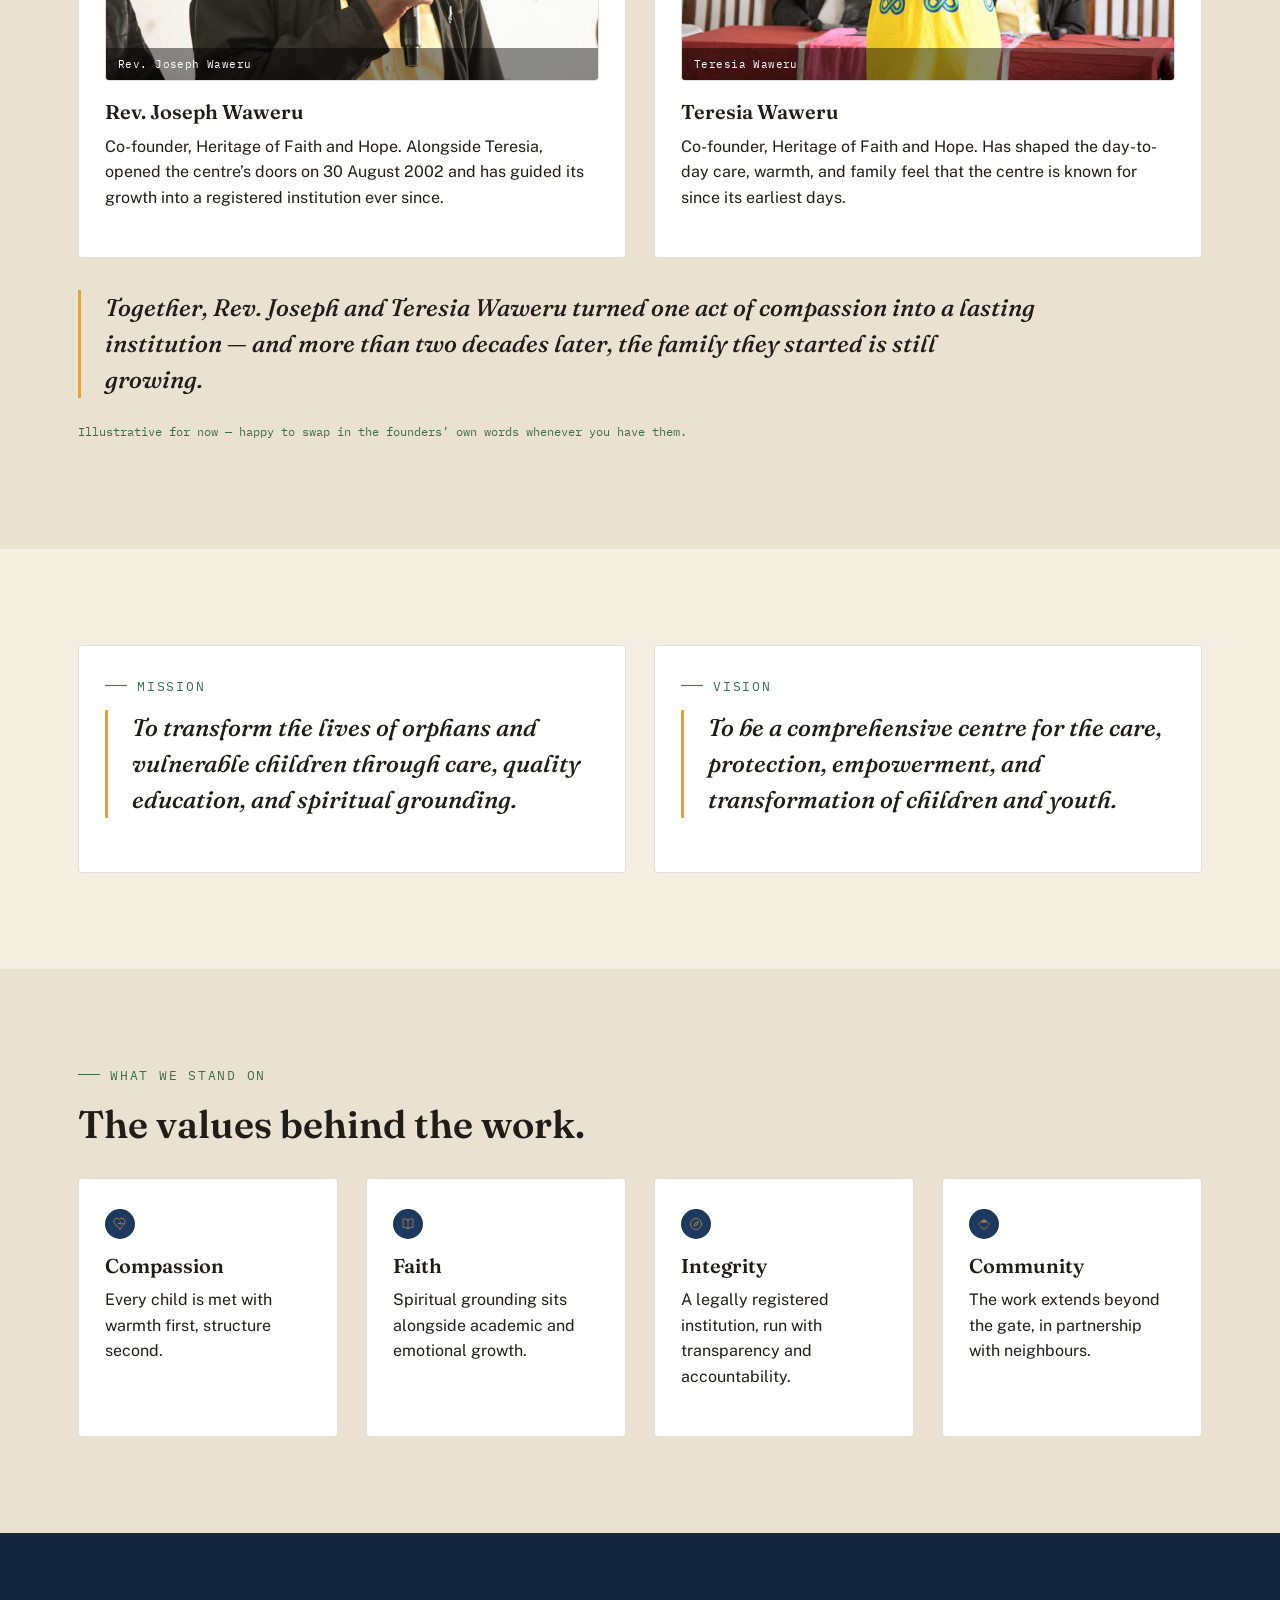
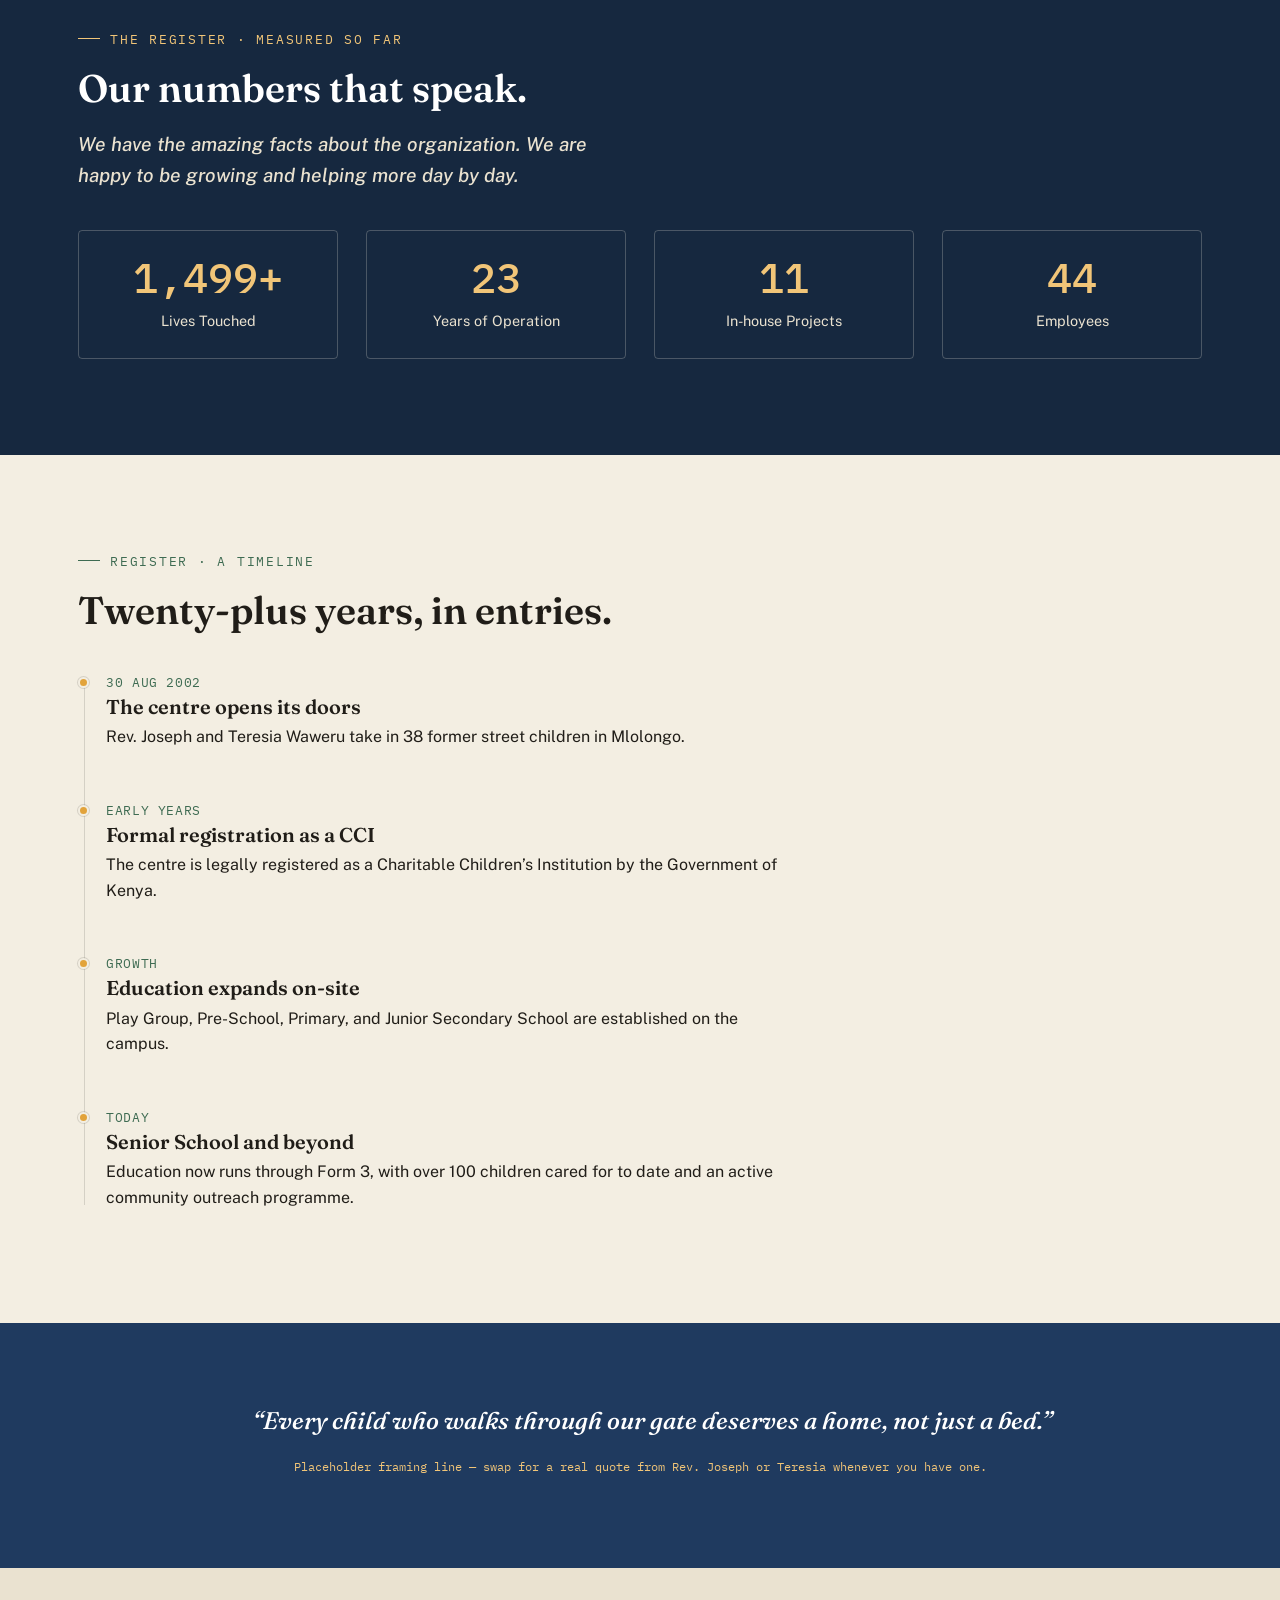
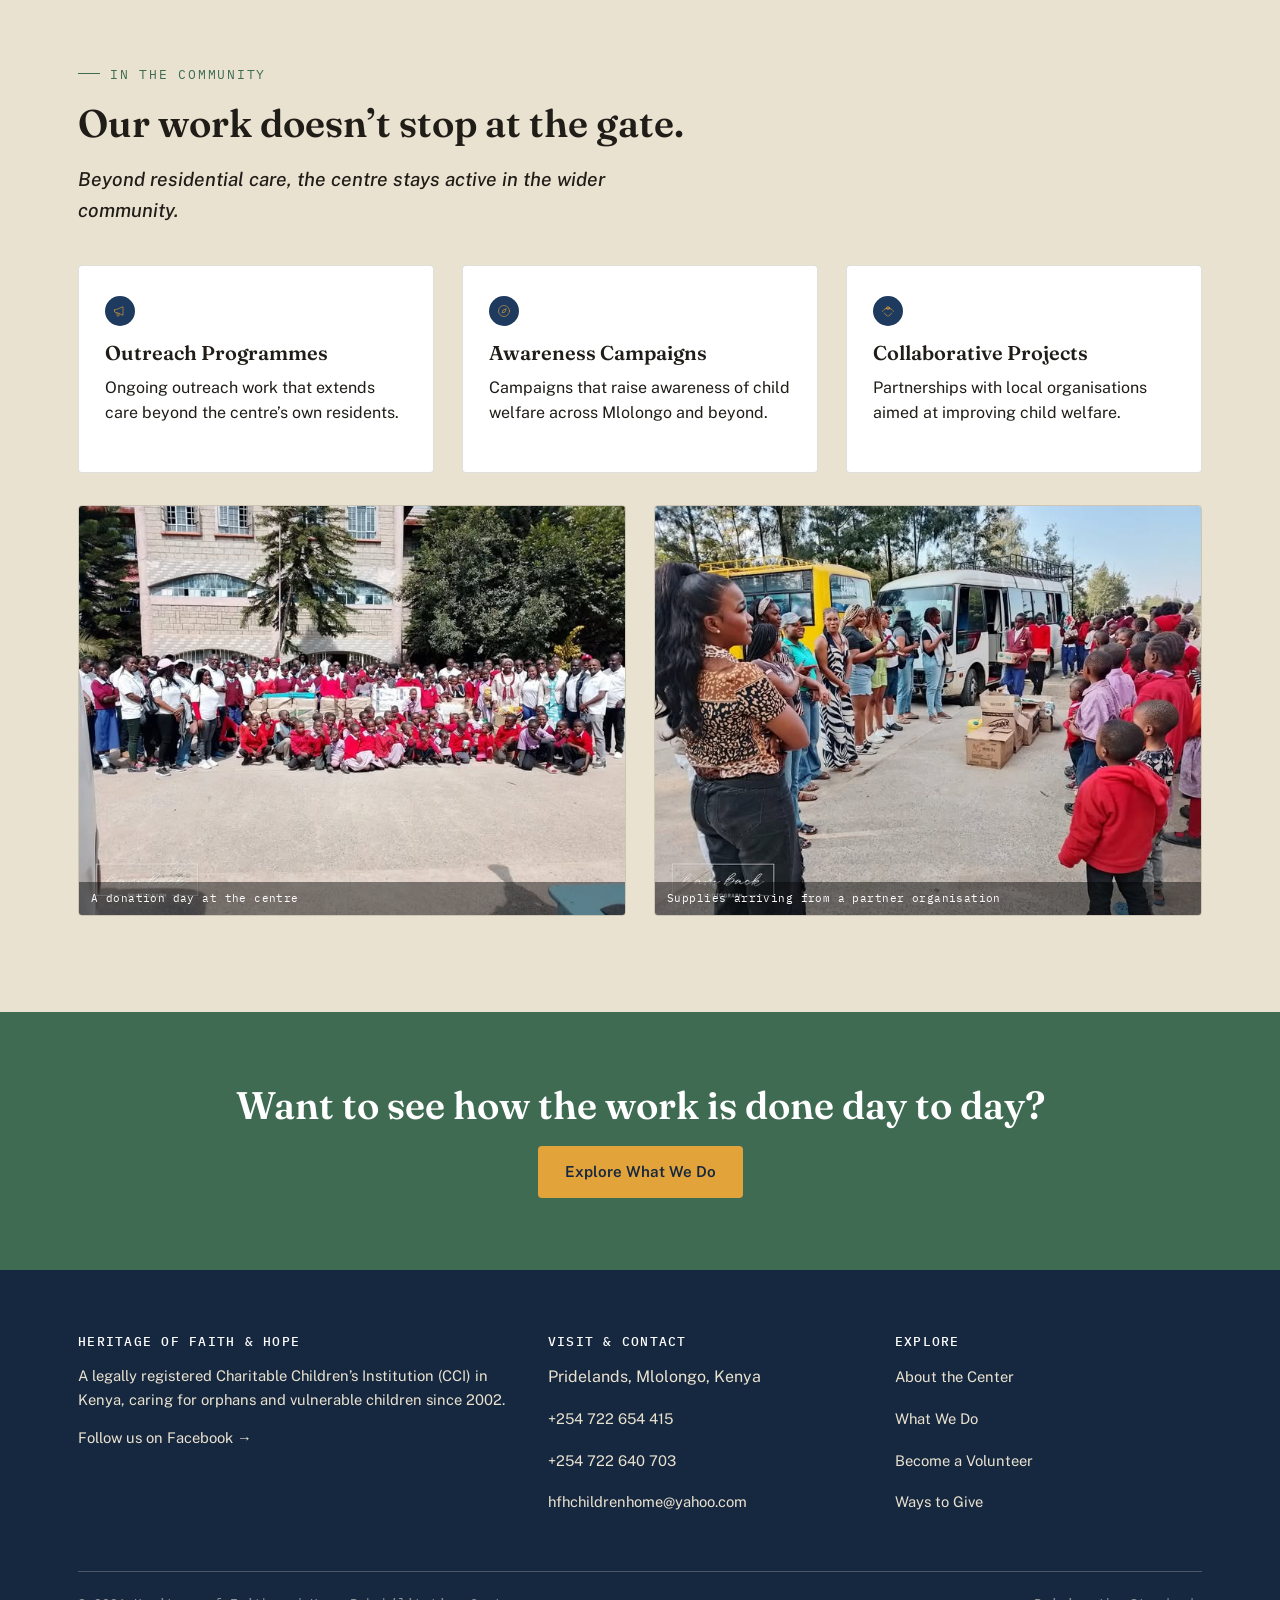
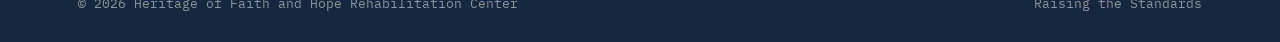
==== commit 1b6d3bd5: "Update about.html" ====
--- a/about.html
+++ b/about.html
@@ -87,7 +87,8 @@
           <p>Co-founder, Heritage of Faith and Hope. Has shaped the day-to-day care, warmth, and family feel that the centre is known for since its earliest days.</p>
         </div>
       </div>
-      <p class="form-note" style="margin-top:20px;">Bios are a starting point &mdash; happy to update with the founders&rsquo; own words once you share them.</p>
+      <p class="pull-quote reveal" style="margin-top:32px; max-width:60ch;">Together, Rev. Joseph and Teresia Waweru turned one act of compassion into a lasting institution &mdash; and more than two decades later, the family they started is still growing.</p>
+      <p class="form-note" style="margin-top:14px;">Illustrative for now &mdash; happy to swap in the founders&rsquo; own words whenever you have them.</p>
     </div>
   </section>
 
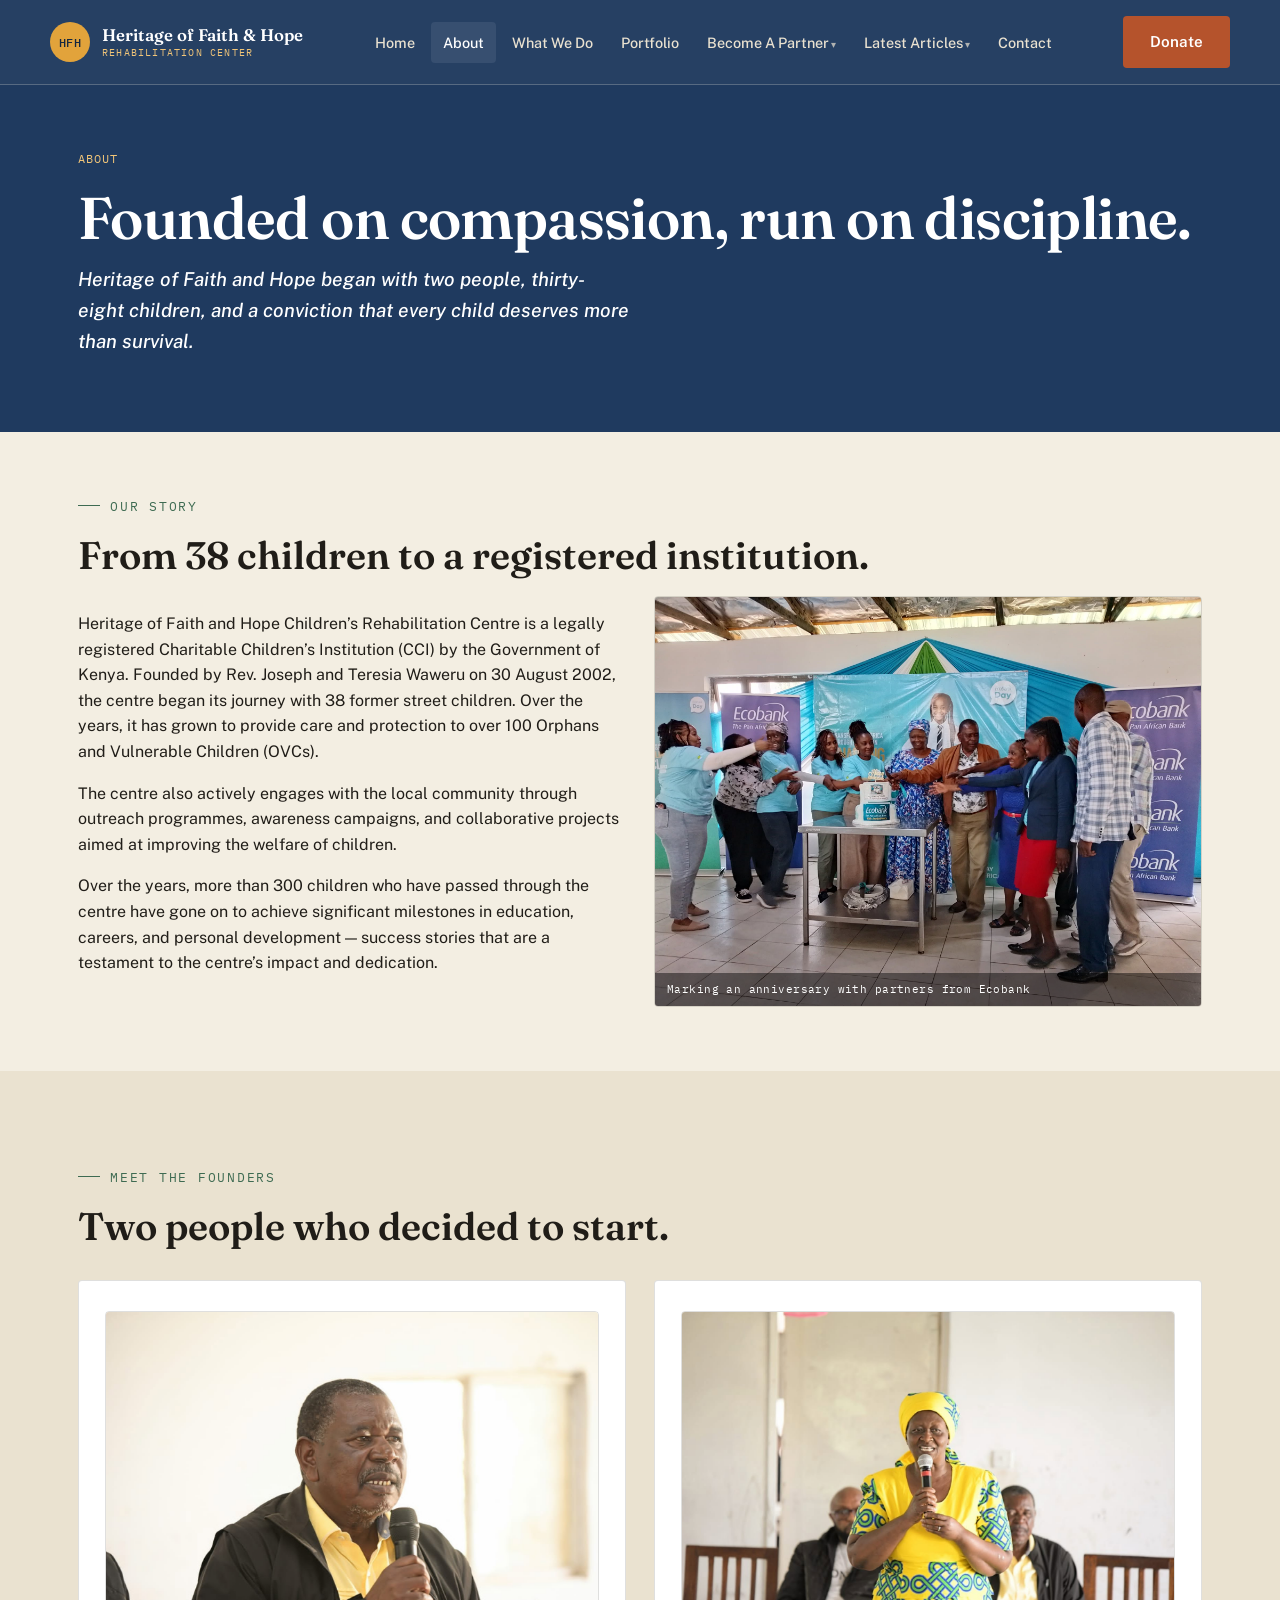
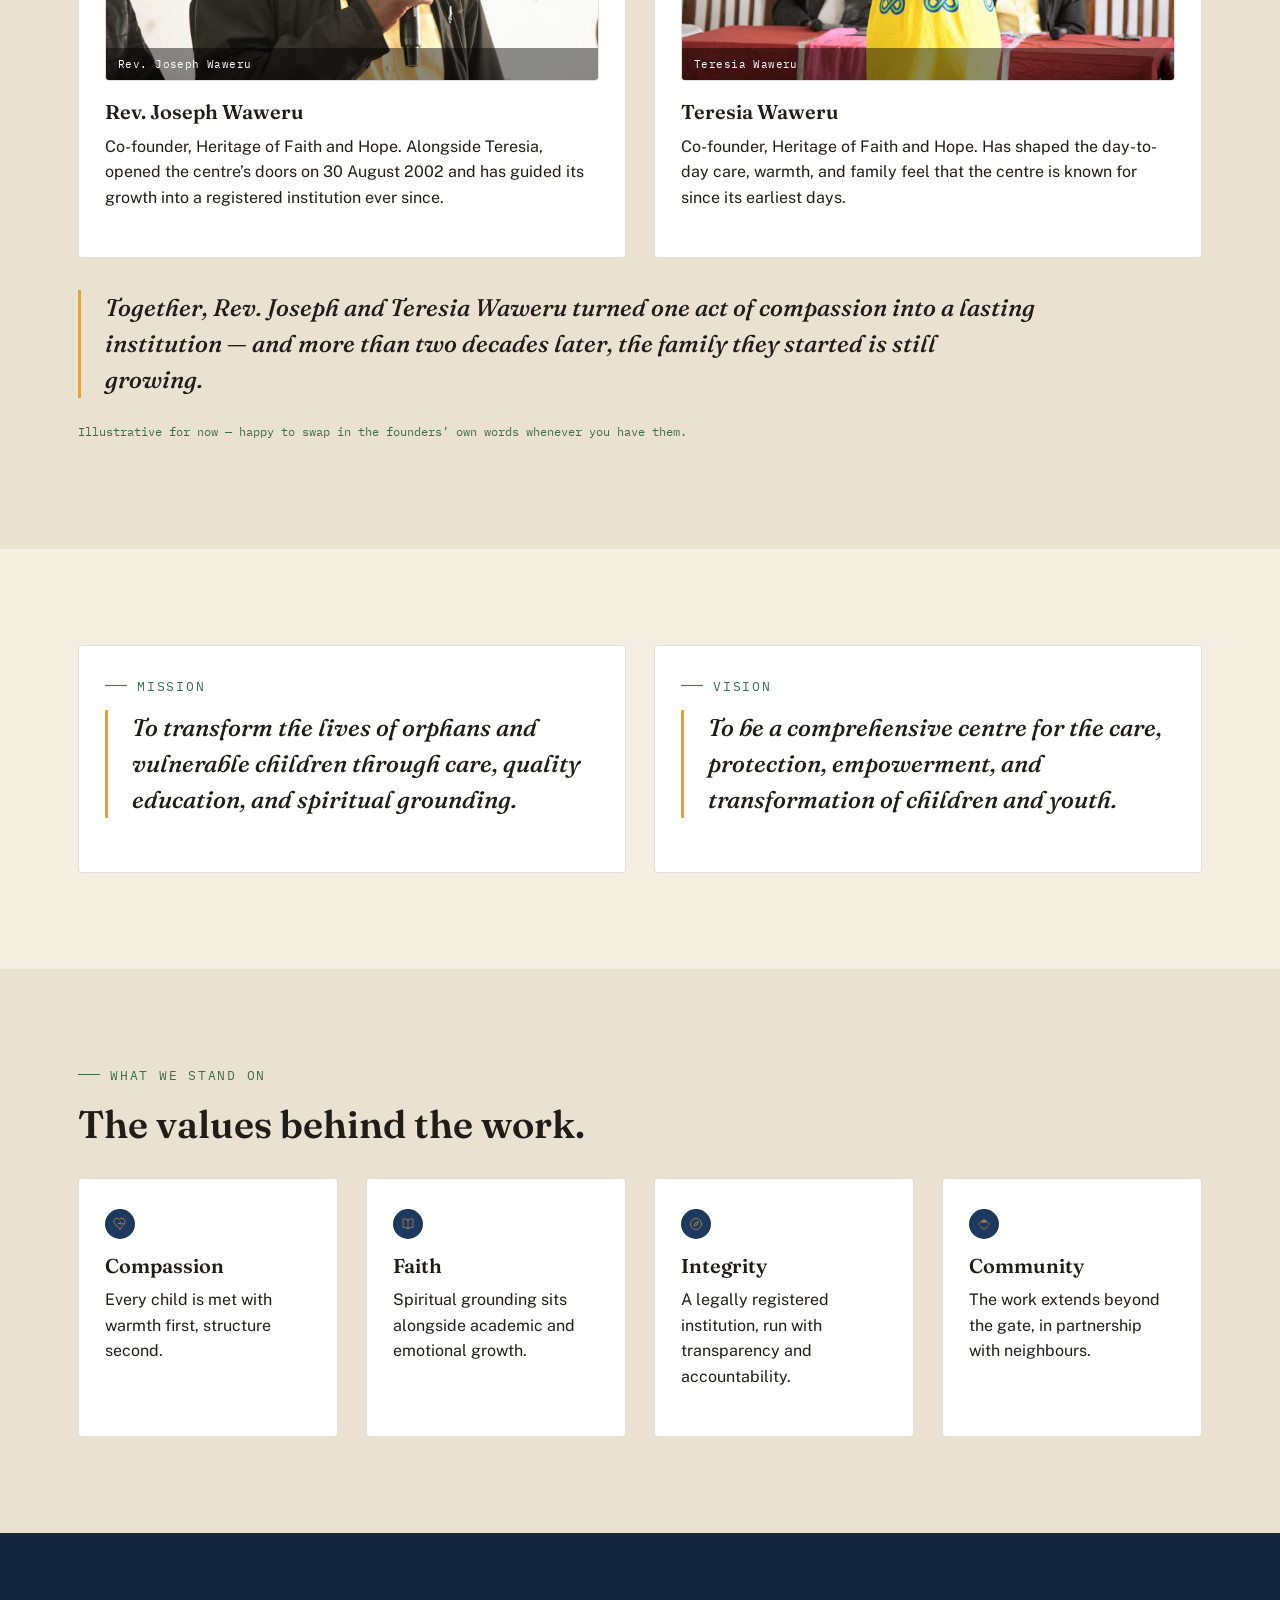
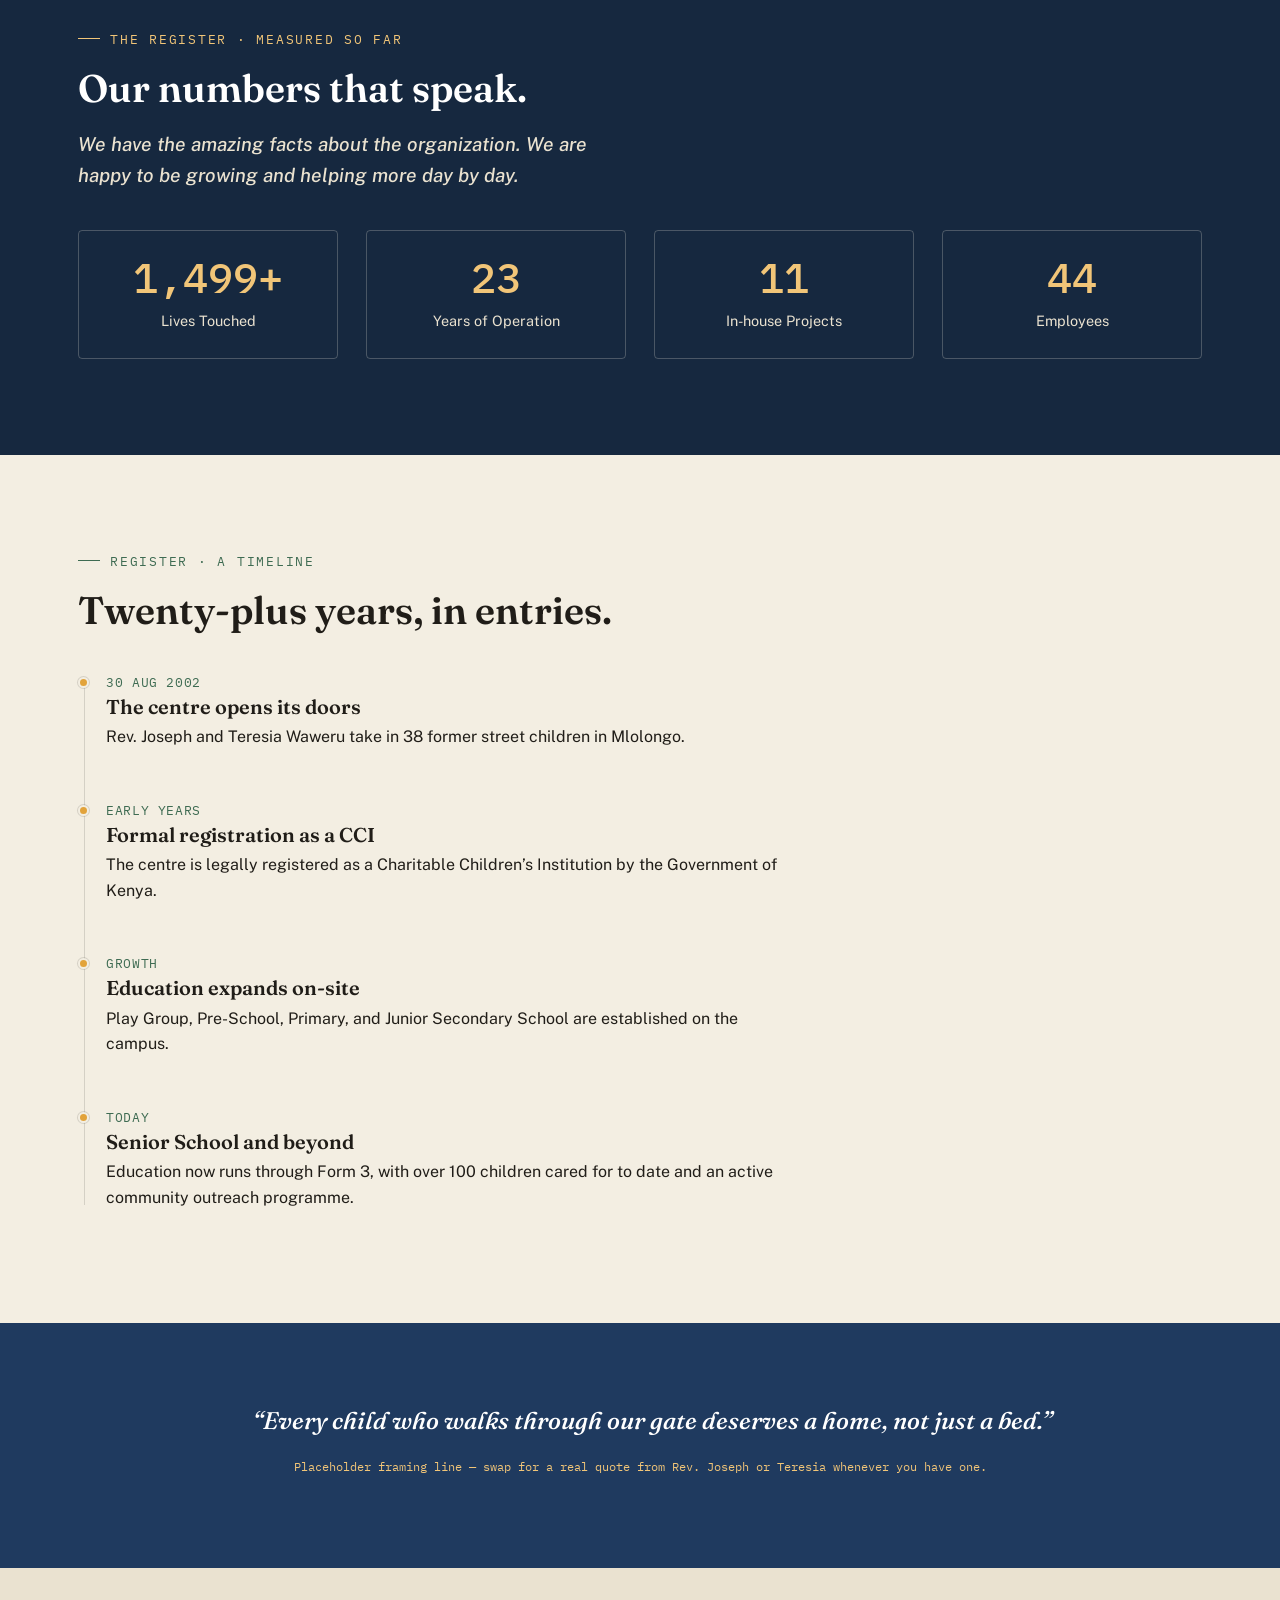
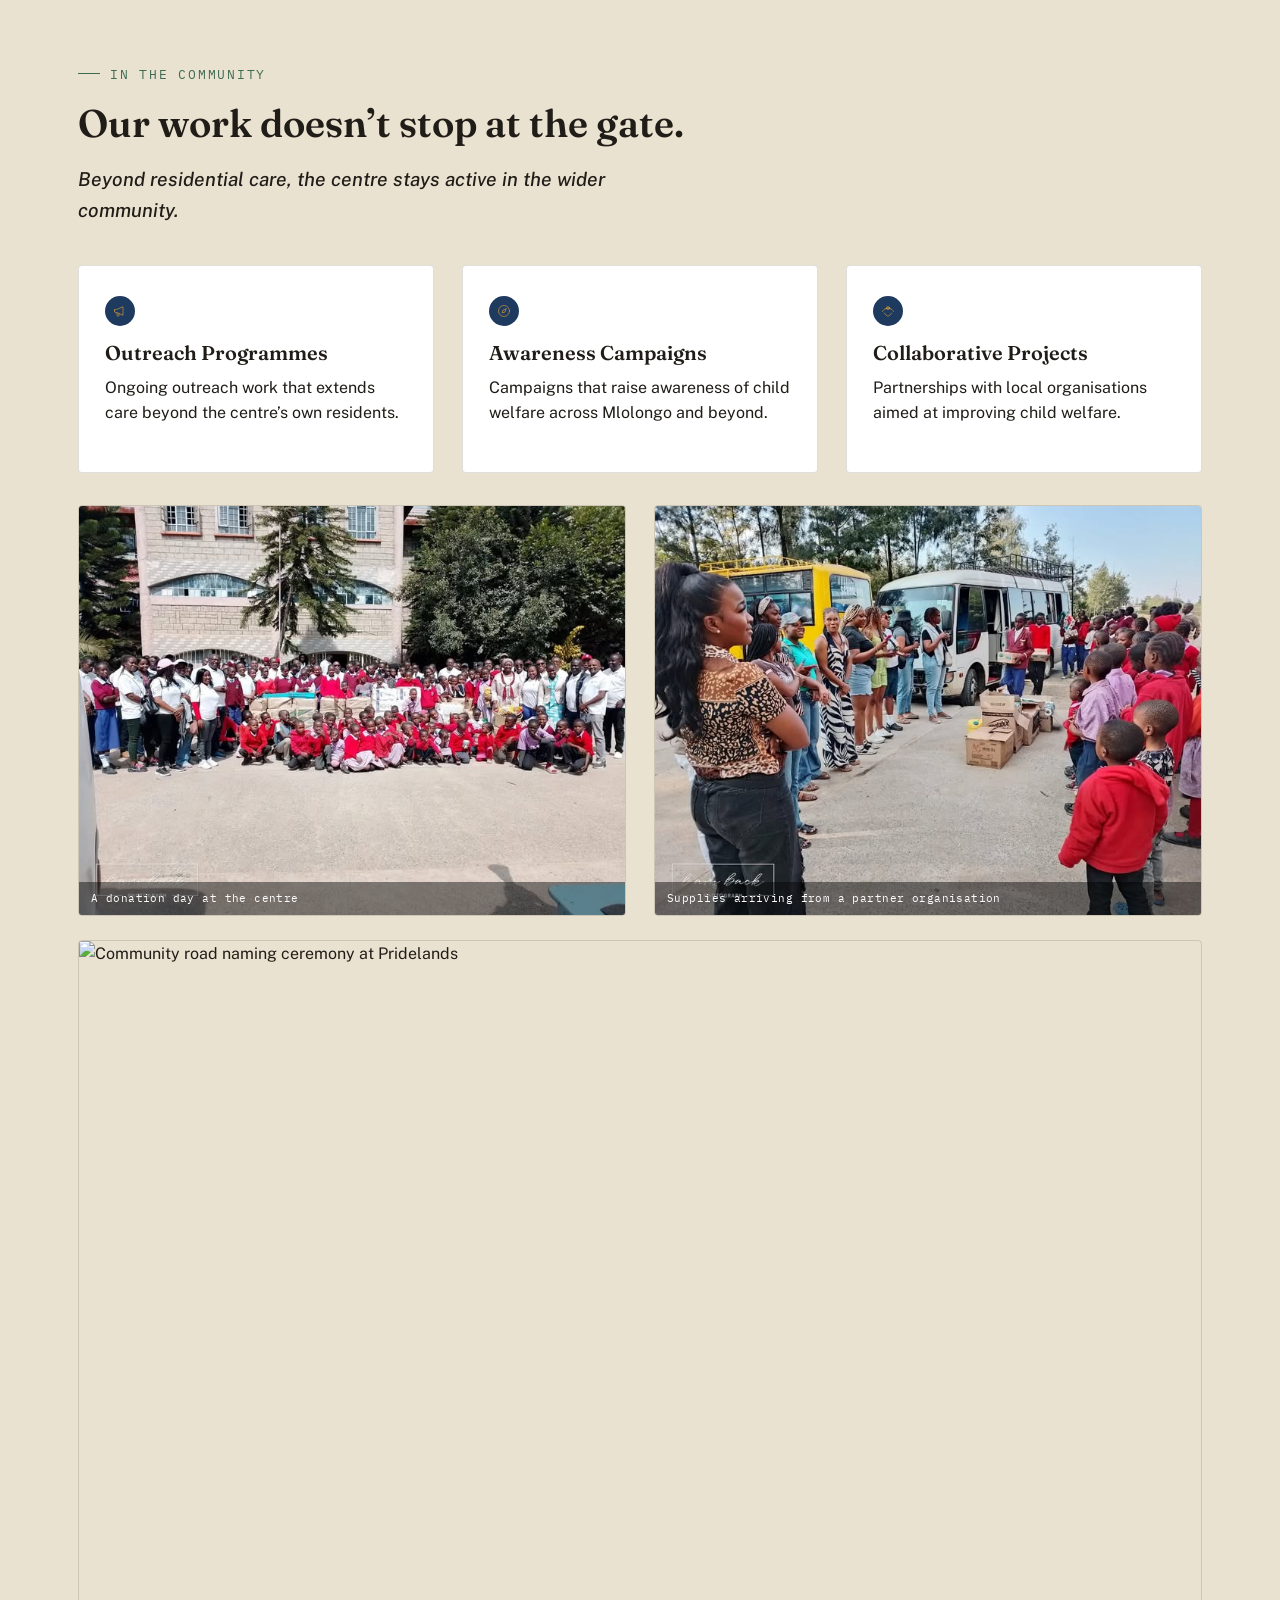
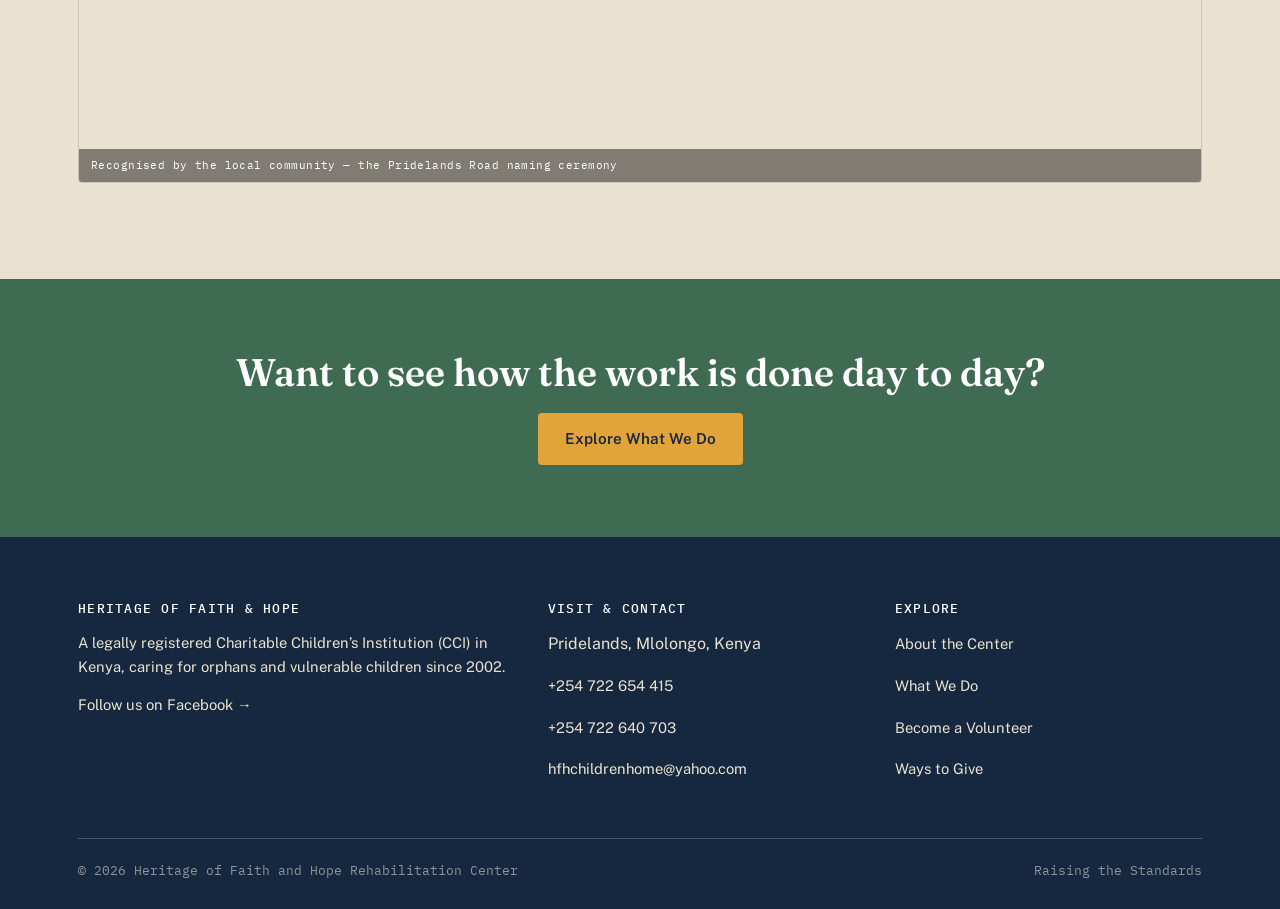
==== commit a8e5921f: "Update about.html" ====
--- a/about.html
+++ b/about.html
@@ -225,6 +225,12 @@
       <span class="illustration-caption">Supplies arriving from a partner organisation</span>
     </div>
       </div>
+      <div style="margin-top:24px;">
+        <div class="real-photo reveal">
+      <img src="assets/road-naming-ceremony.jpg" alt="Community road naming ceremony at Pridelands" loading="lazy">
+      <span class="illustration-caption">Recognised by the local community &mdash; the Pridelands Road naming ceremony</span>
+    </div>
+      </div>
     </div>
   </section>
 
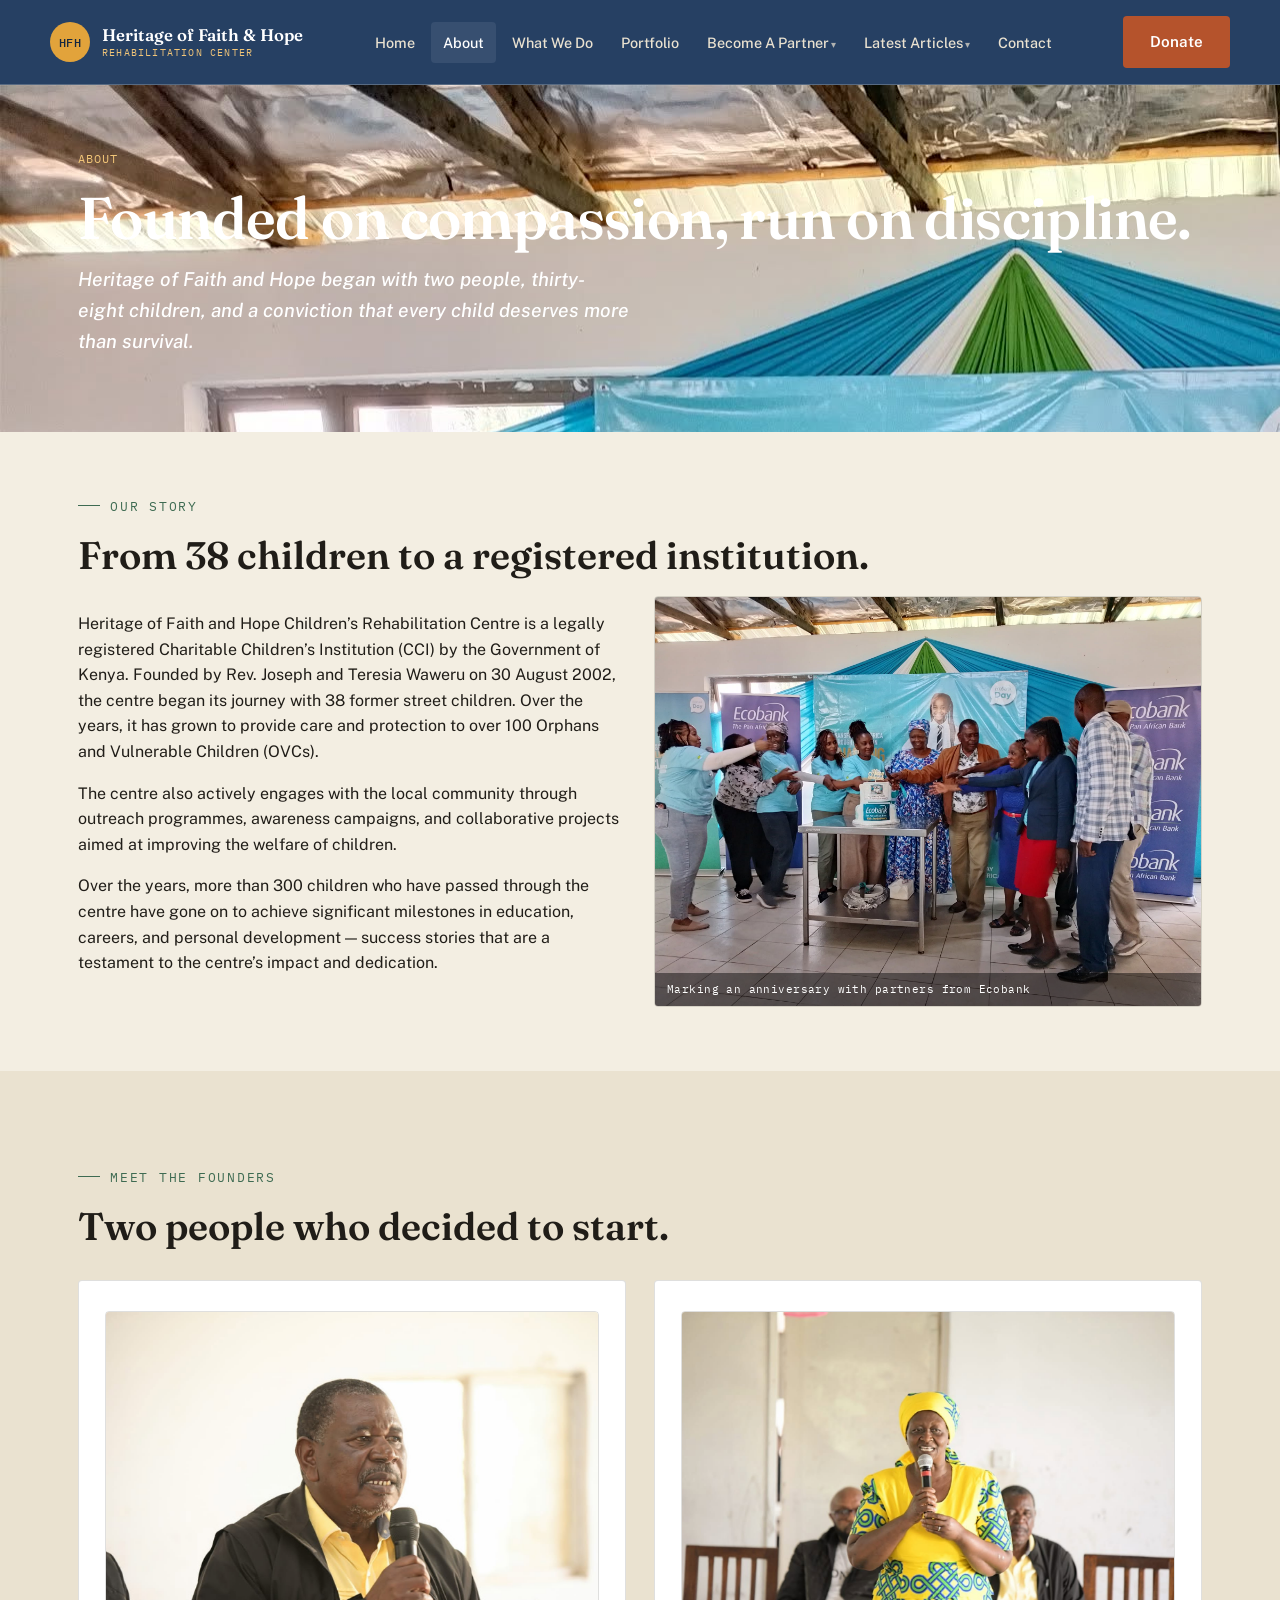
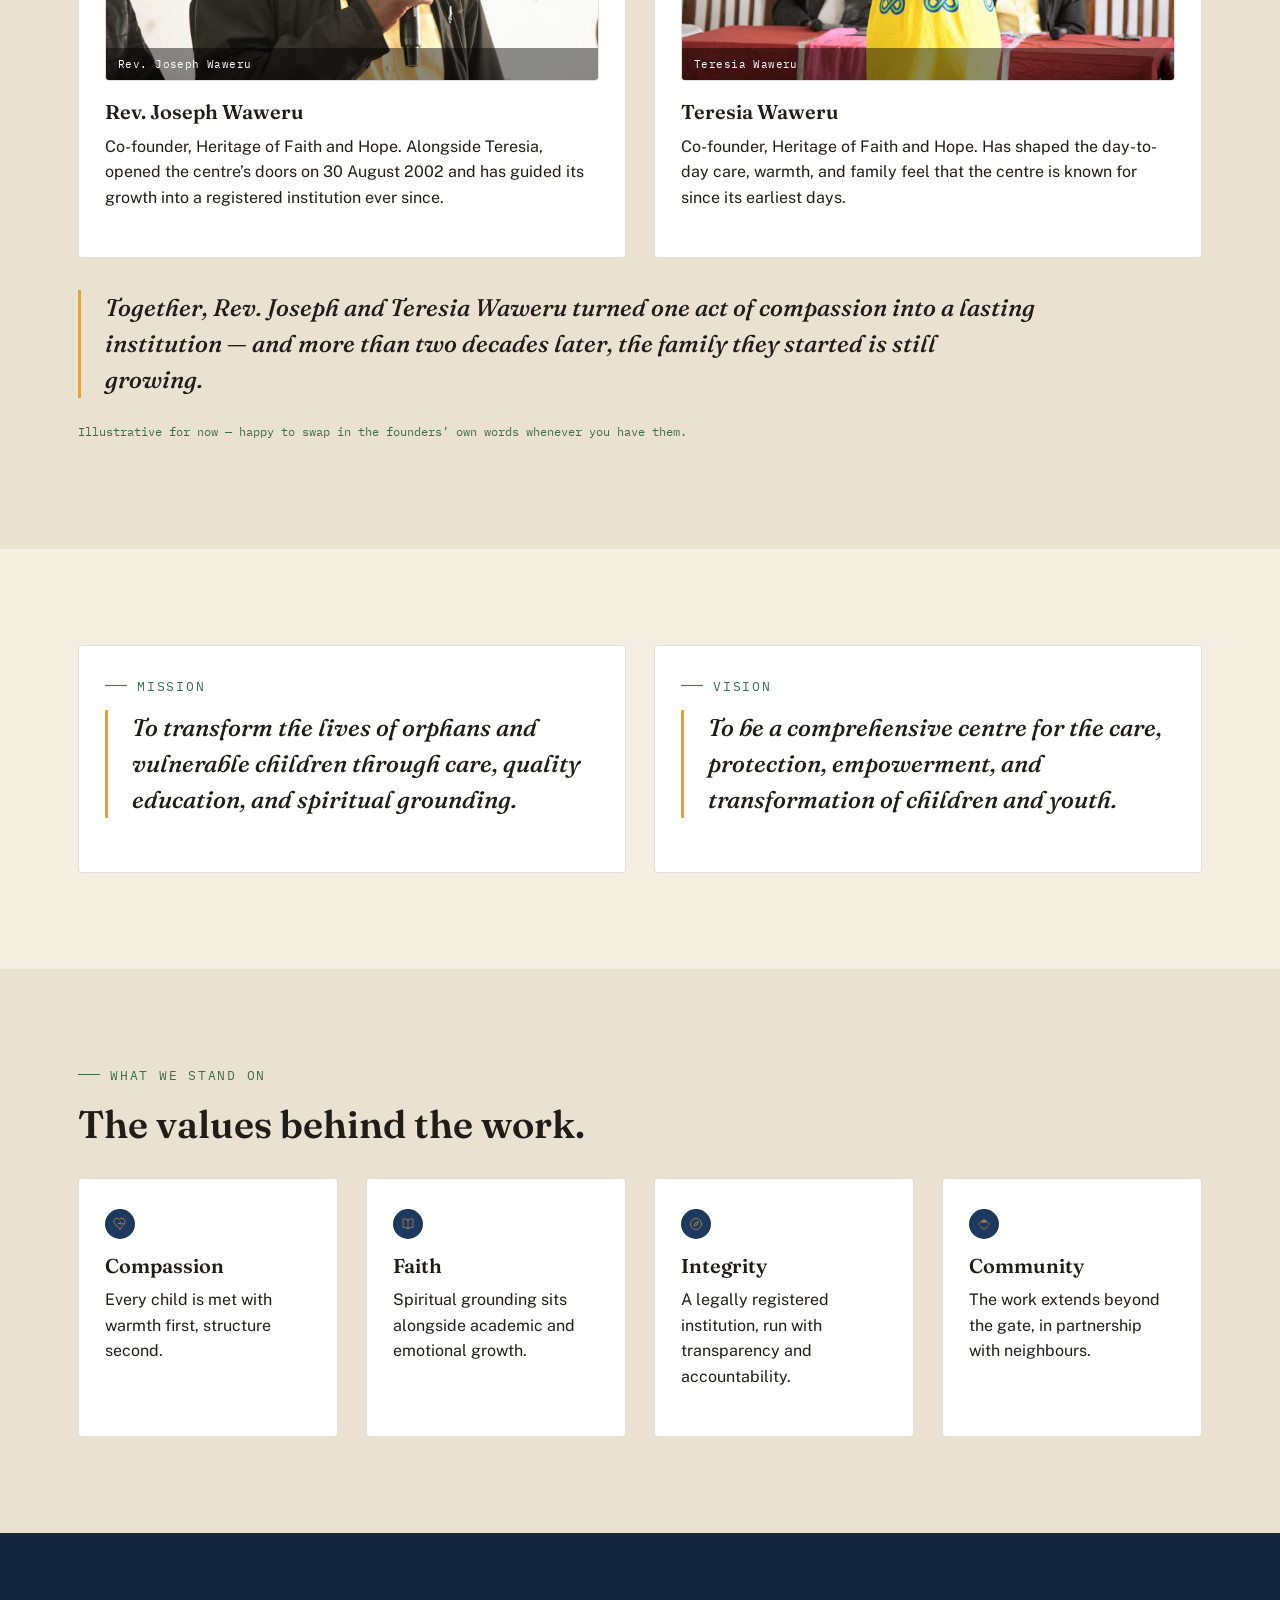
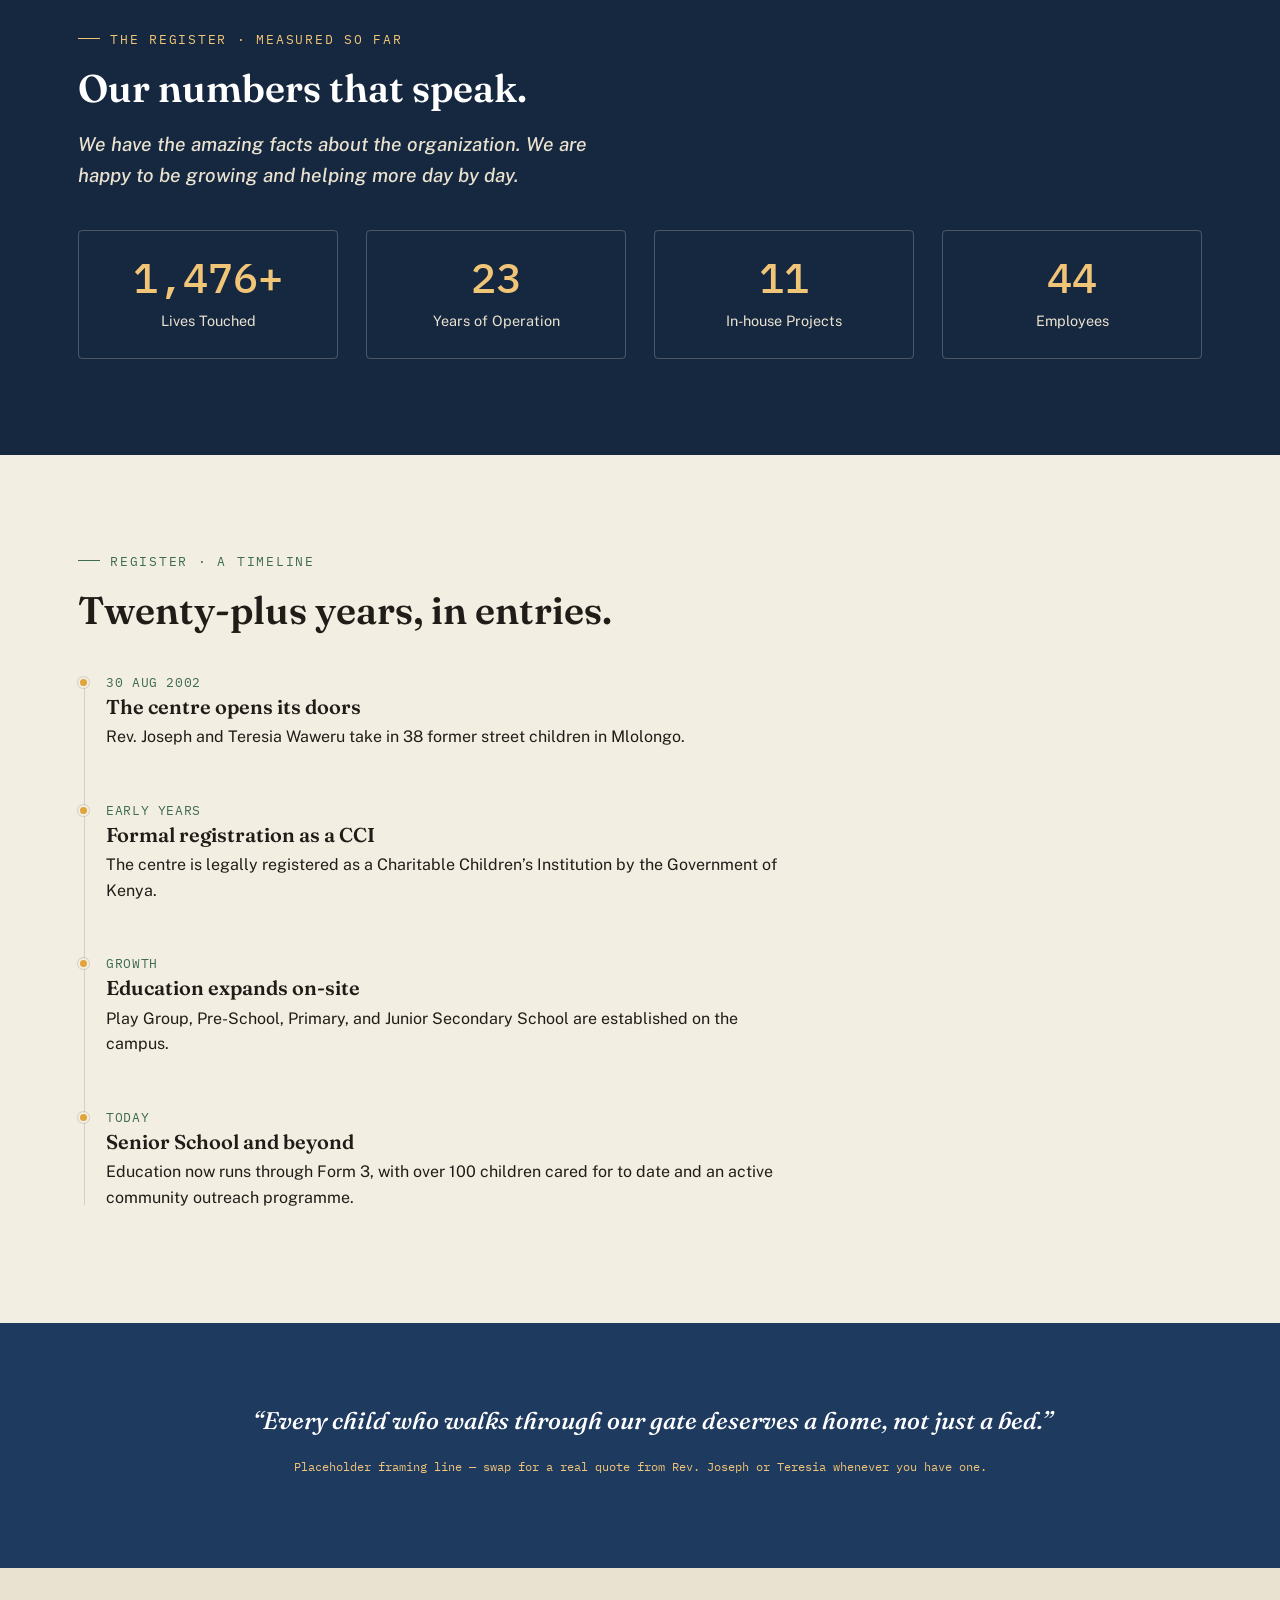
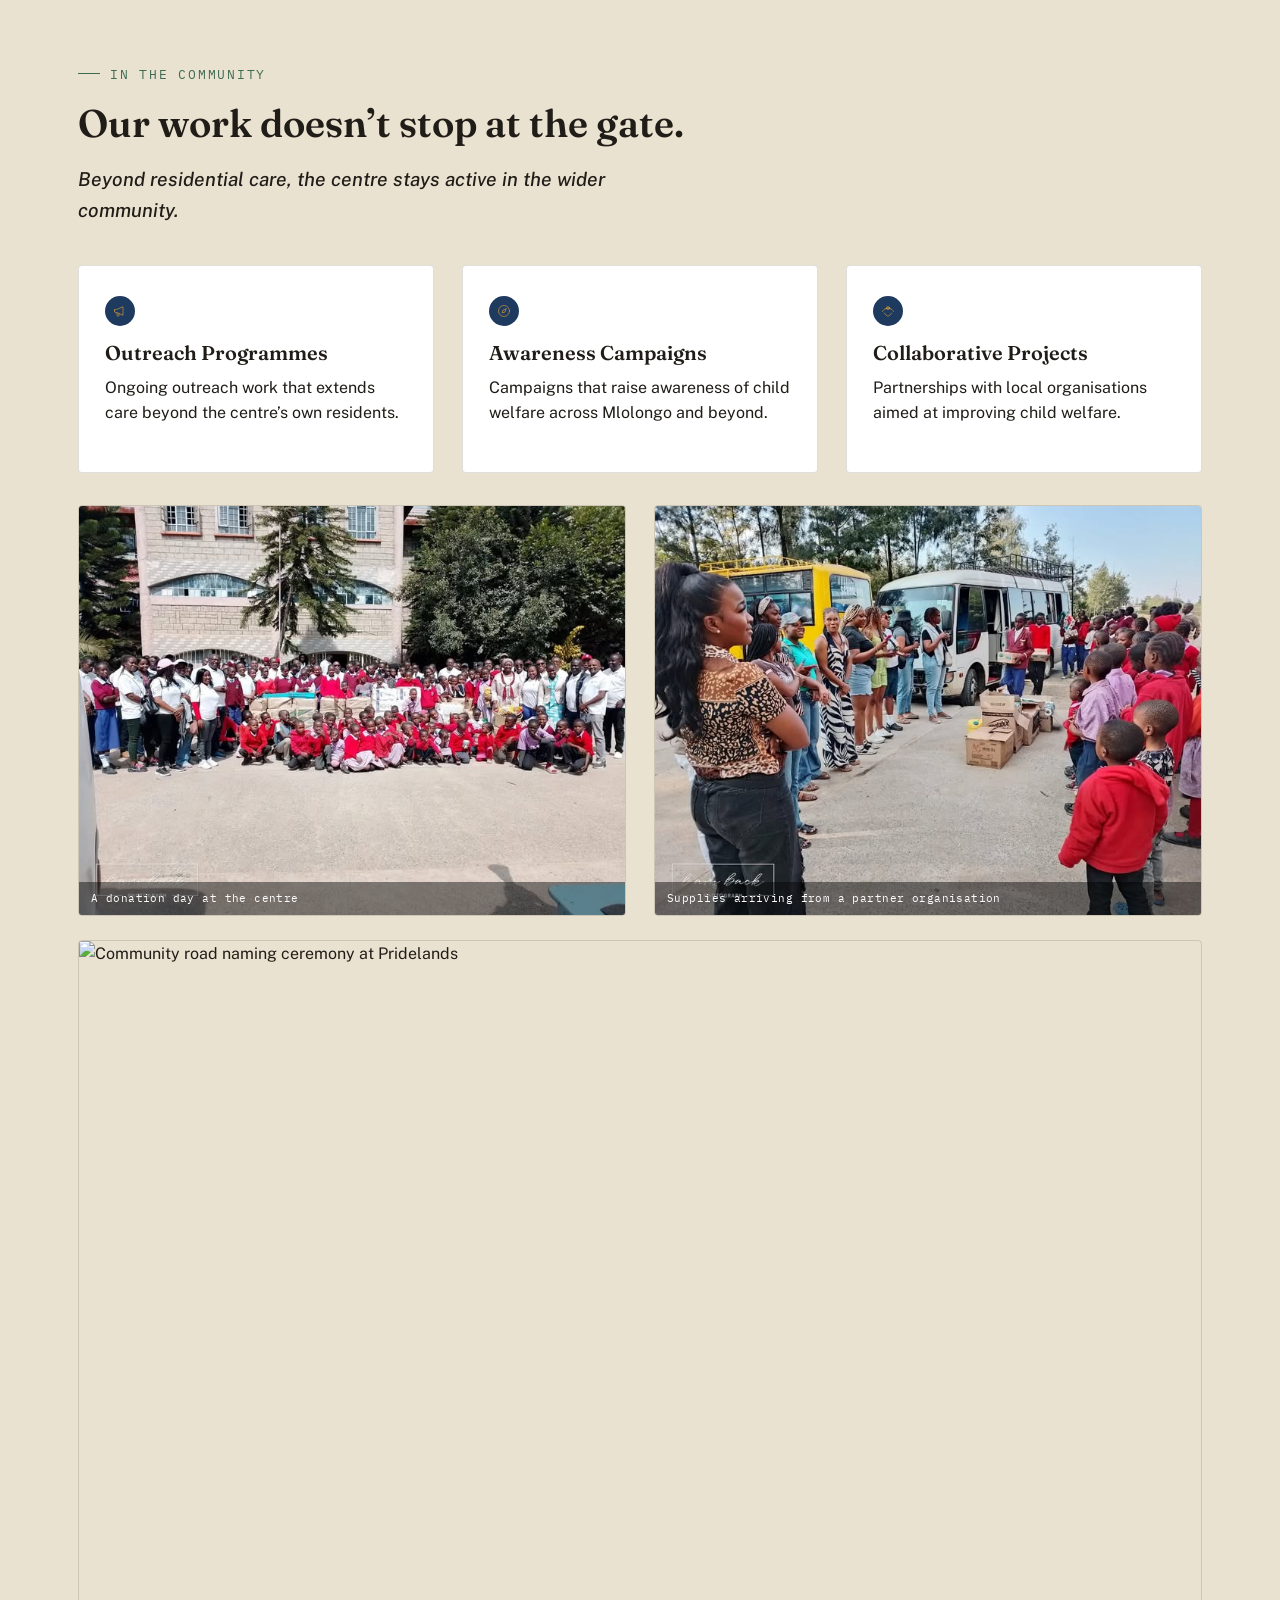
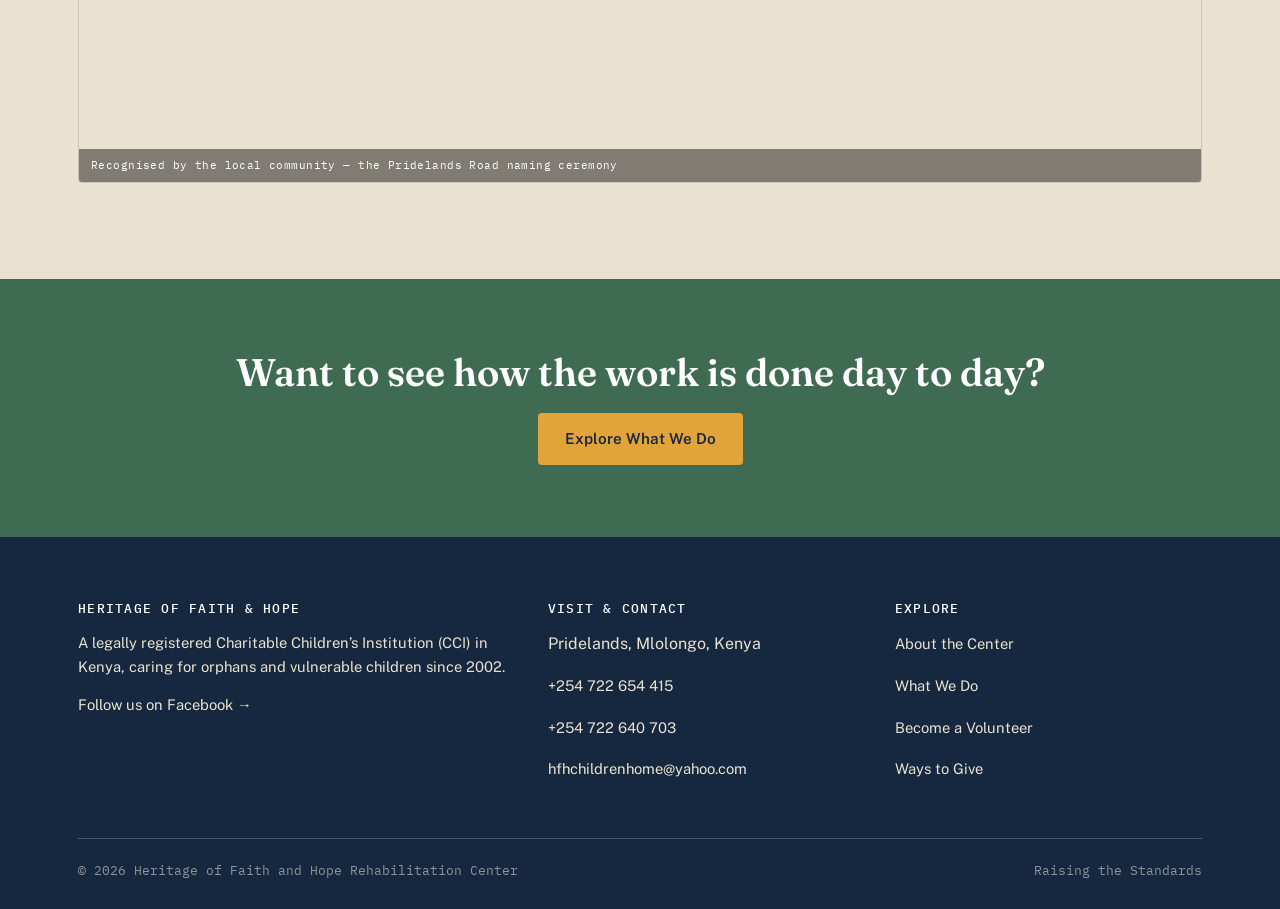
==== commit 174cf255: "Update about.html" ====
--- a/about.html
+++ b/about.html
@@ -39,7 +39,7 @@
     </div>
   </header>
   
-  <section class="page-head">
+  <section class="page-head" style="background-image:url('assets/ecobank-anniversary.jpg');">
     <div class="container">
       <p class="breadcrumb">About</p>
       <h1>Founded on compassion, run on discipline.</h1>
--- a/css/styles.css
+++ b/css/styles.css
@@ -201,10 +201,12 @@
   border: 1px solid var(--line-light);
   border-radius: var(--radius);
   padding: 26px;
-  background: rgba(255,255,255,0.03);
-}
-.hero-panel .register-line{ border-color: var(--line-light); }
-.hero-panel .register-label{ color: var(--paper-2); }
+  background: rgba(15,26,41,0.5);
+  backdrop-filter: blur(8px);
+  -webkit-backdrop-filter: blur(8px);
+}
+.hero-panel.panel-dark .register-line{ border-color: var(--line-light); }
+.hero-panel.panel-dark .register-label{ color: var(--paper-2); }
 @media (max-width: 860px){ .hero-grid{ grid-template-columns: 1fr; } }
 
 /* ---------- Hero Carousel ---------- */
@@ -222,11 +224,15 @@
   flex: 0 0 100%;
   padding: 88px 0 72px;
   position: relative;
+  background-size: cover;
+  background-position: center;
 }
 .carousel-slide::before{
   content:"";
   position:absolute; inset:0;
-  background: radial-gradient(ellipse 900px 500px at 85% -10%, rgba(226,163,59,0.18), transparent);
+  background:
+    linear-gradient(100deg, rgba(15,26,41,0.94) 0%, rgba(15,26,41,0.82) 40%, rgba(15,26,41,0.55) 75%, rgba(15,26,41,0.4) 100%),
+    radial-gradient(ellipse 900px 500px at 85% -10%, rgba(226,163,59,0.12), transparent);
   pointer-events: none;
 }
 .carousel-slide .hero-grid{ position: relative; z-index: 1; }
@@ -369,6 +375,7 @@
   position: relative;
   border: 1px solid var(--line);
 }
+.gallery-extra{ display: none; }
 .real-photo img{ width: 100%; height: 100%; object-fit: cover; display: block; transition: transform 0.3s ease; }
 .real-photo:hover img{ transform: scale(1.05); }
 .real-photo .illustration-caption{
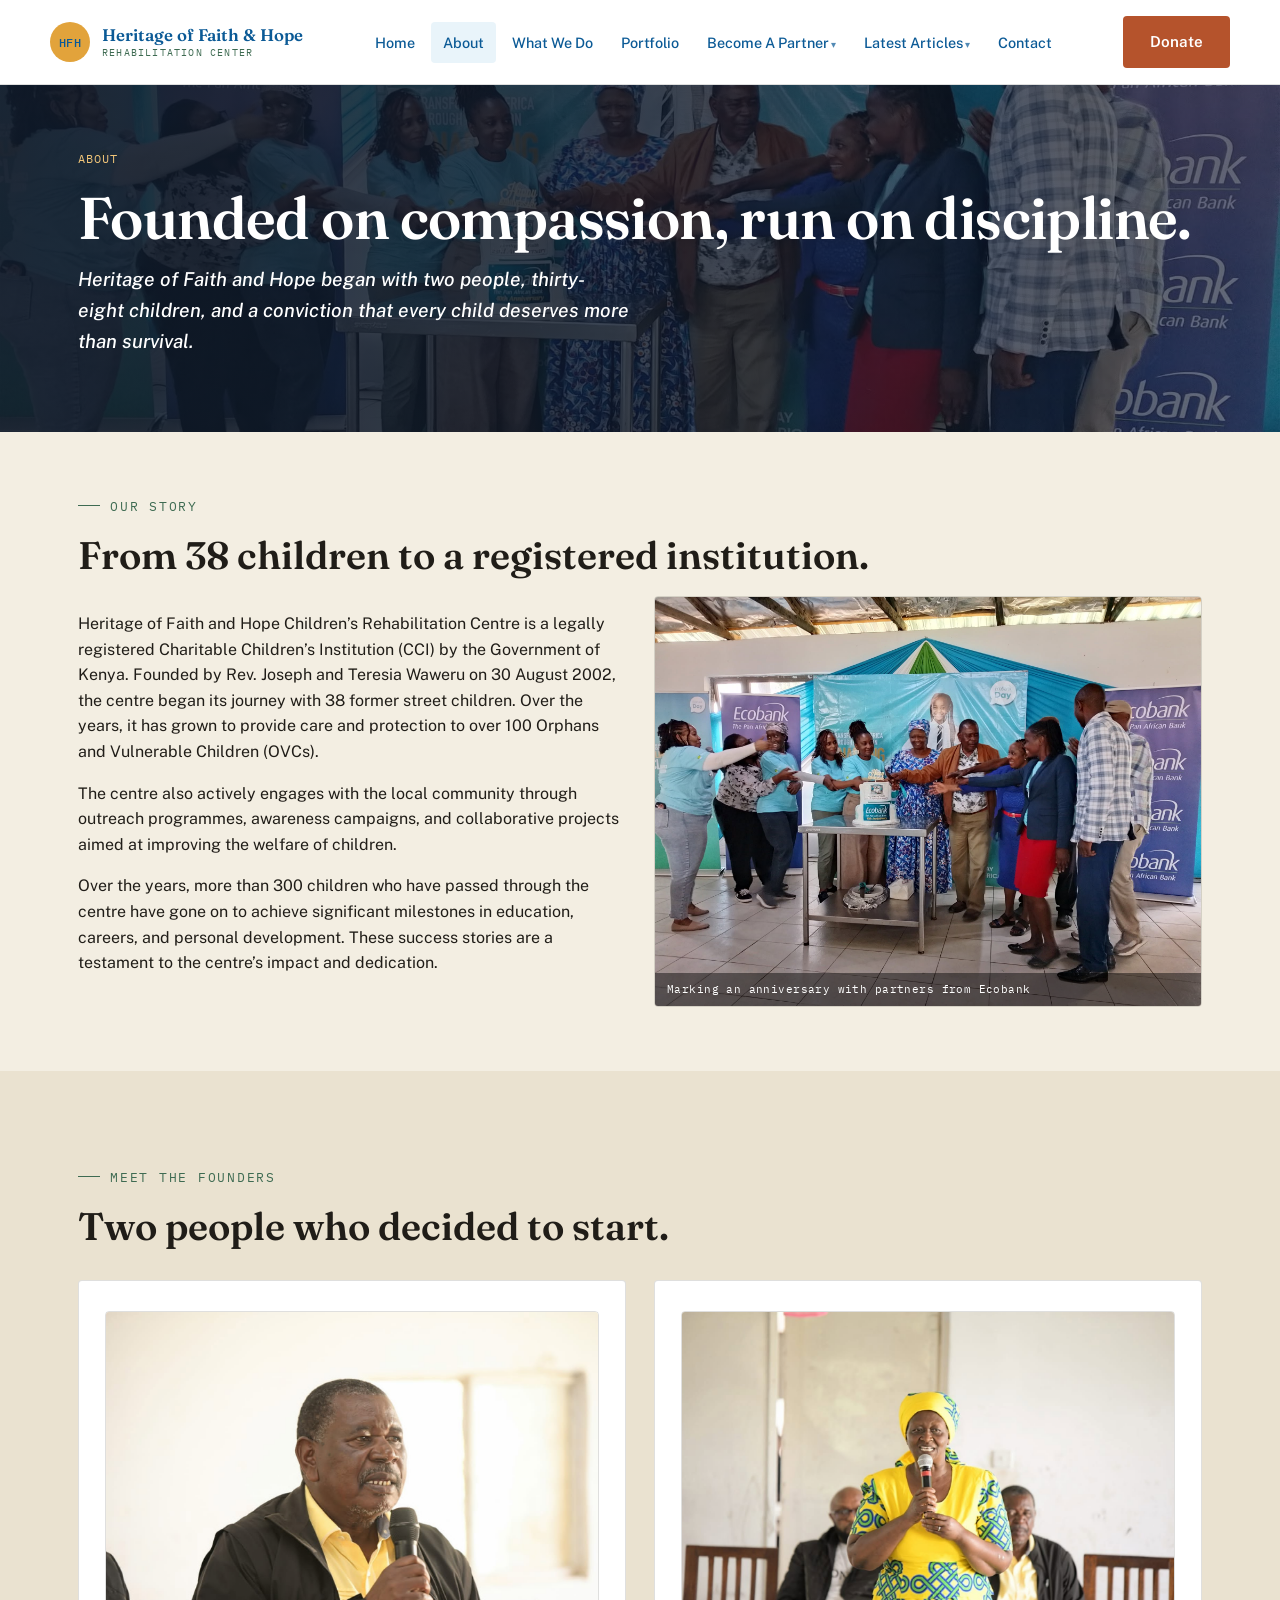
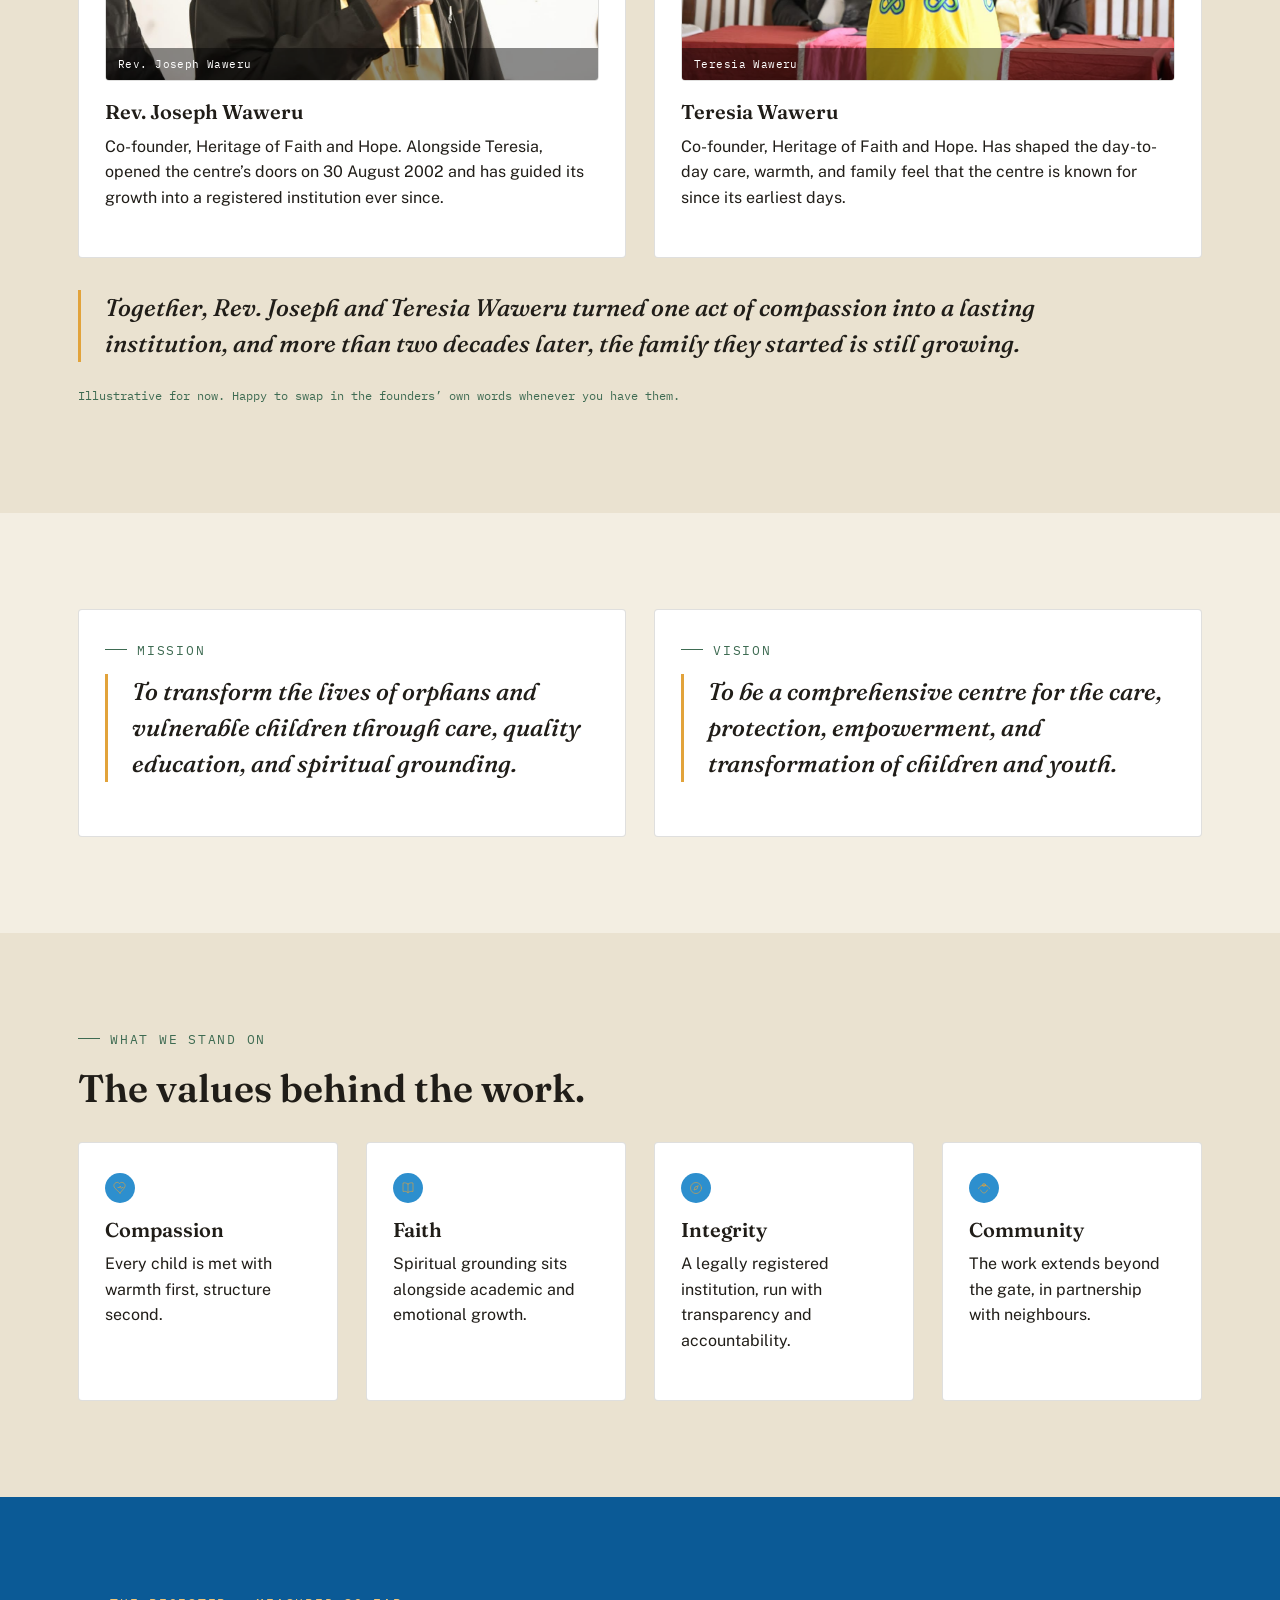
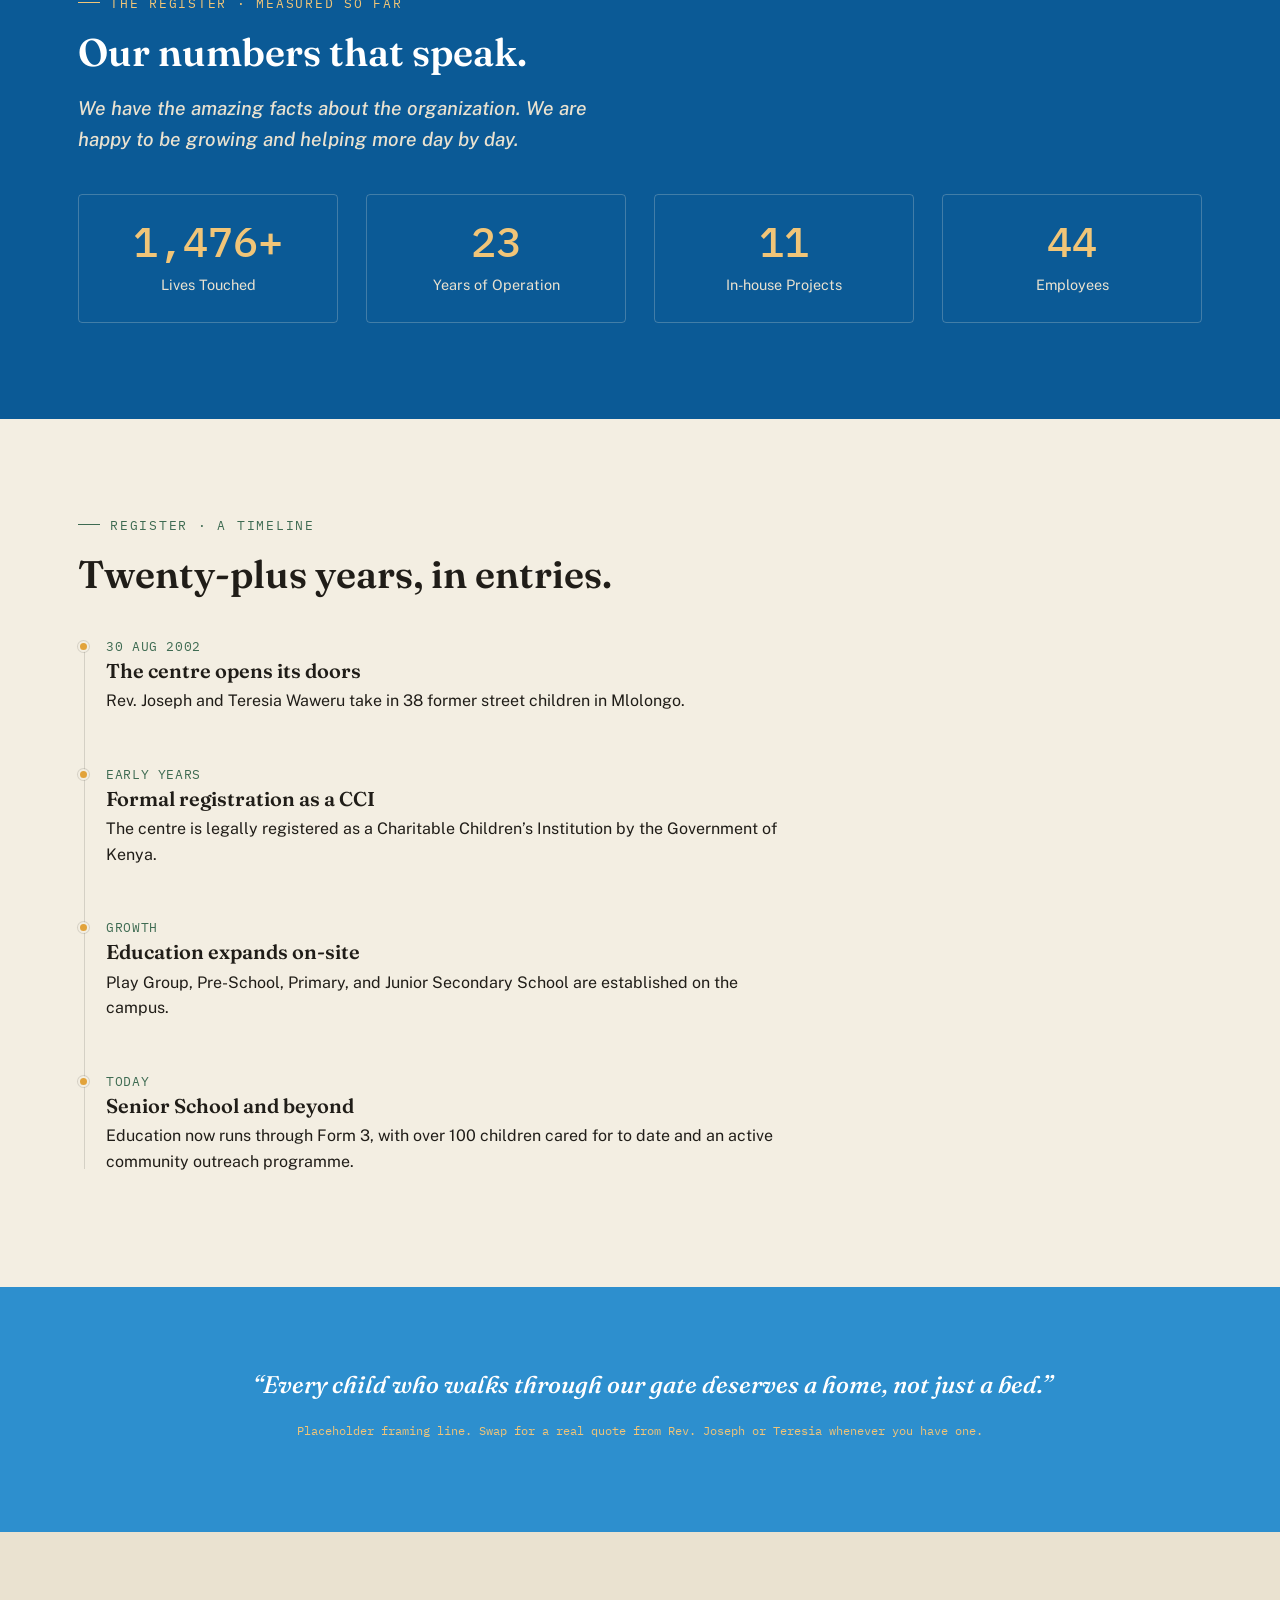
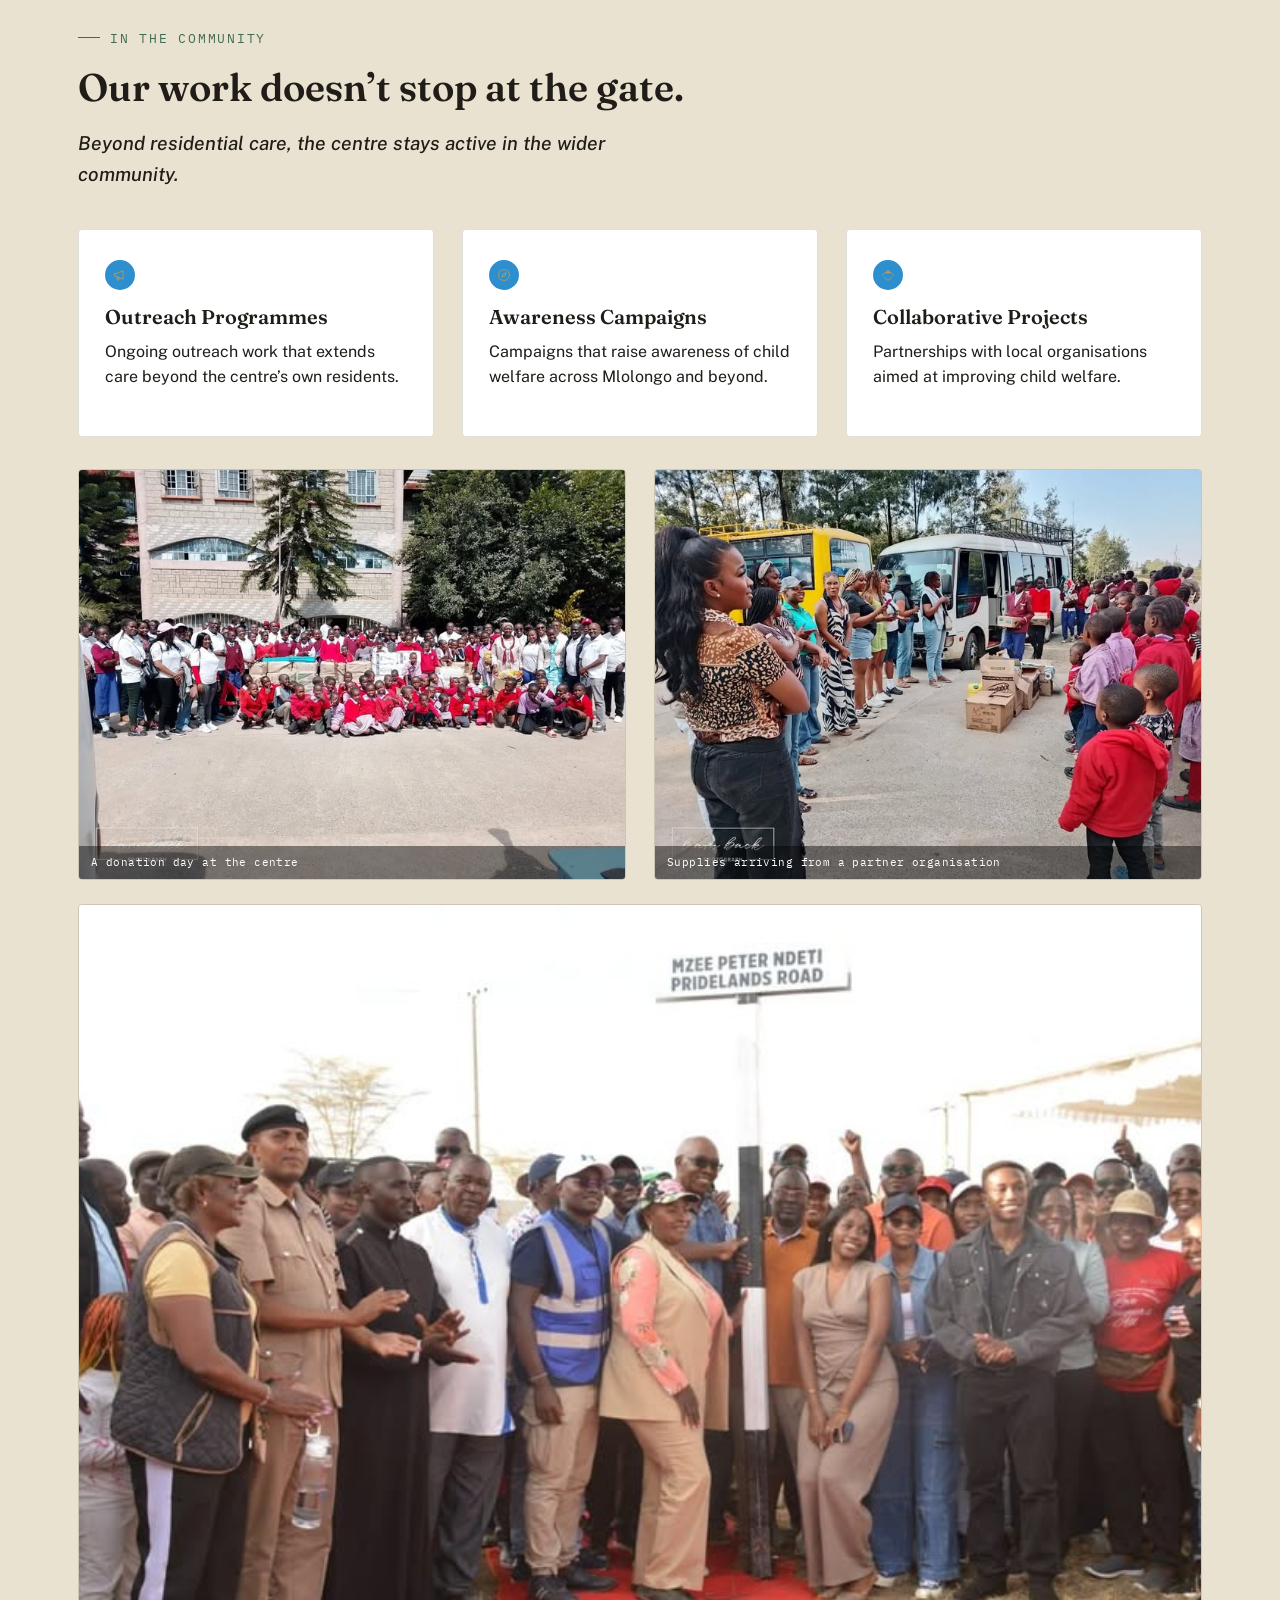
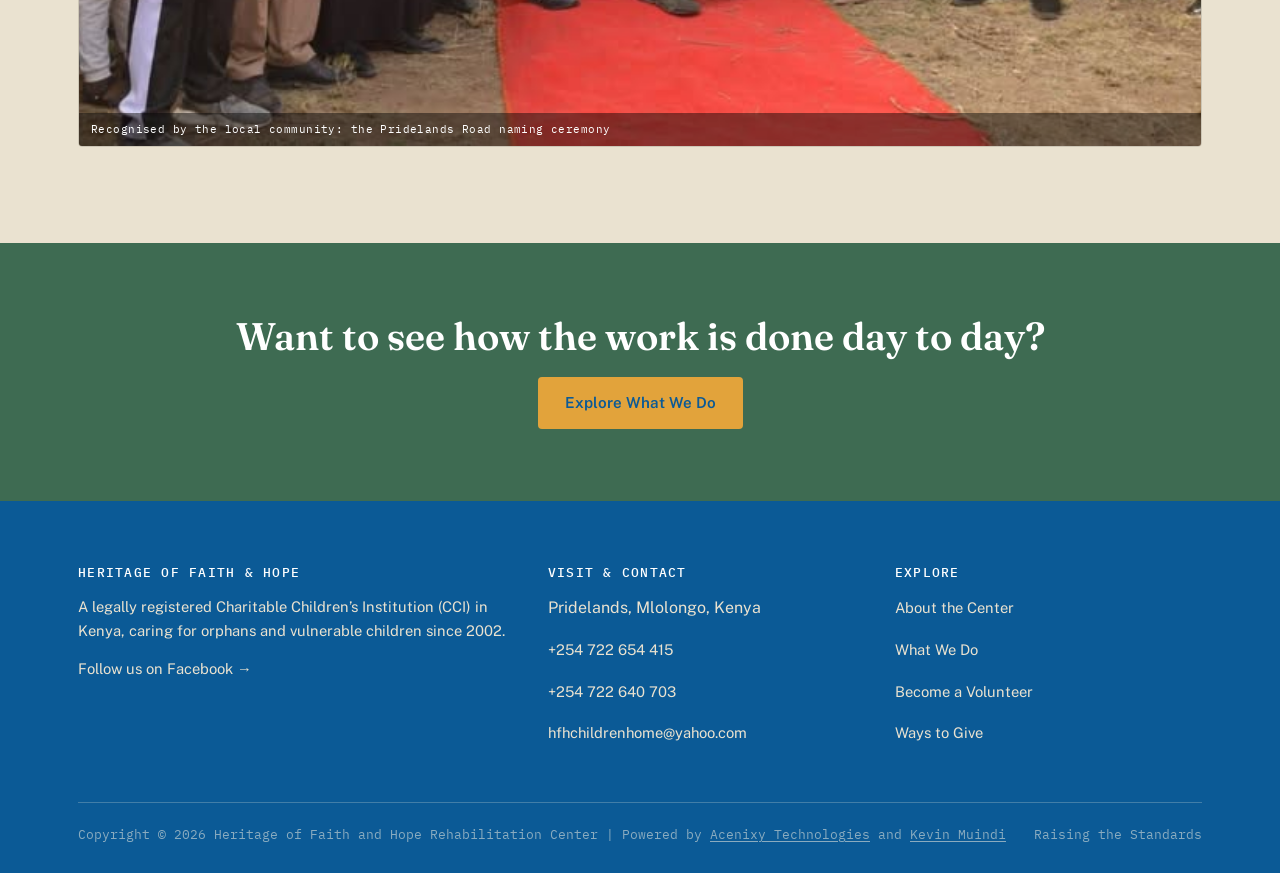
==== commit b5b55817: "Update about.html" ====
--- a/about.html
+++ b/about.html
@@ -55,7 +55,7 @@
         <div class="reveal">
           <p>Heritage of Faith and Hope Children&rsquo;s Rehabilitation Centre is a legally registered Charitable Children&rsquo;s Institution (CCI) by the Government of Kenya. Founded by Rev. Joseph and Teresia Waweru on 30 August 2002, the centre began its journey with 38 former street children. Over the years, it has grown to provide care and protection to over 100 Orphans and Vulnerable Children (OVCs).</p>
           <p>The centre also actively engages with the local community through outreach programmes, awareness campaigns, and collaborative projects aimed at improving the welfare of children.</p>
-          <p>Over the years, more than 300 children who have passed through the centre have gone on to achieve significant milestones in education, careers, and personal development &mdash; success stories that are a testament to the centre&rsquo;s impact and dedication.</p>
+          <p>Over the years, more than 300 children who have passed through the centre have gone on to achieve significant milestones in education, careers, and personal development. These success stories are a testament to the centre&rsquo;s impact and dedication.</p>
         </div>
         <div class="real-photo reveal">
       <img src="assets/ecobank-anniversary.jpg" alt="Heritage of Faith and Hope celebrating with partner Ecobank" loading="lazy">
@@ -87,8 +87,8 @@
           <p>Co-founder, Heritage of Faith and Hope. Has shaped the day-to-day care, warmth, and family feel that the centre is known for since its earliest days.</p>
         </div>
       </div>
-      <p class="pull-quote reveal" style="margin-top:32px; max-width:60ch;">Together, Rev. Joseph and Teresia Waweru turned one act of compassion into a lasting institution &mdash; and more than two decades later, the family they started is still growing.</p>
-      <p class="form-note" style="margin-top:14px;">Illustrative for now &mdash; happy to swap in the founders&rsquo; own words whenever you have them.</p>
+      <p class="pull-quote reveal" style="margin-top:32px; max-width:60ch;">Together, Rev. Joseph and Teresia Waweru turned one act of compassion into a lasting institution, and more than two decades later, the family they started is still growing.</p>
+      <p class="form-note" style="margin-top:14px;">Illustrative for now. Happy to swap in the founders&rsquo; own words whenever you have them.</p>
     </div>
   </section>
 
@@ -189,7 +189,7 @@
   <section class="section--dark section" style="padding:80px 0;">
     <div class="container text-center">
       <p class="pull-quote" style="border-left:none; margin:0 auto; text-align:center; color:#fff; max-width:52ch;">&ldquo;Every child who walks through our gate deserves a home, not just a bed.&rdquo;</p>
-      <p class="form-note" style="color:var(--gold-soft); margin-top:18px;">Placeholder framing line &mdash; swap for a real quote from Rev. Joseph or Teresia whenever you have one.</p>
+      <p class="form-note" style="color:var(--gold-soft); margin-top:18px;">Placeholder framing line. Swap for a real quote from Rev. Joseph or Teresia whenever you have one.</p>
     </div>
   </section>
 
@@ -228,7 +228,7 @@
       <div style="margin-top:24px;">
         <div class="real-photo reveal">
       <img src="assets/road-naming-ceremony.jpg" alt="Community road naming ceremony at Pridelands" loading="lazy">
-      <span class="illustration-caption">Recognised by the local community &mdash; the Pridelands Road naming ceremony</span>
+      <span class="illustration-caption">Recognised by the local community: the Pridelands Road naming ceremony</span>
     </div>
       </div>
     </div>
@@ -269,7 +269,7 @@
         </div>
       </div>
       <div class="footer-bottom">
-        <span>&copy; 2026 Heritage of Faith and Hope Rehabilitation Center</span>
+        <span>Copyright &copy; 2026 Heritage of Faith and Hope Rehabilitation Center | Powered by <a href="https://acenixytech.co.ke/" target="_blank" rel="noopener">Acenixy Technologies</a> and <a href="https://muindikelvin.github.io/" target="_blank" rel="noopener">Kevin Muindi</a></span>
         <span>Raising the Standards</span>
       </div>
     </div>
--- a/css/styles.css
+++ b/css/styles.css
@@ -1,5 +1,5 @@
 /* ==========================================================================
-   Heritage of Faith and Hope — Design Tokens
+   Heritage of Faith and Hope: Design Tokens
    Palette: dusk indigo (trust/night) -> sunrise gold (hope) -> acacia green
    (growth/education) across a warm paper daylight base.
    ========================================================================== */
@@ -10,8 +10,8 @@
   --ink:        #201D18;
   --paper:      #F3EEE2;
   --paper-2:    #EAE2D0;
-  --indigo:     #1F3A5F;
-  --indigo-2:   #16283F;
+  --indigo:     #2D8FCE;
+  --indigo-2:   #0B5A96;
   --gold:       #E2A33B;
   --gold-soft:  #F1C578;
   --acacia:     #3E6B52;
@@ -103,9 +103,9 @@
 /* ---------- Header / Nav ---------- */
 .site-header{
   position: sticky; top: 0; z-index: 100;
-  background: rgba(31,58,95,0.97);
-  backdrop-filter: blur(6px);
-  border-bottom: 1px solid var(--line-light);
+  background: #fff;
+  border-bottom: 1px solid var(--line);
+  box-shadow: 0 1px 0 rgba(11,90,150,0.04);
 }
 .nav{
   display: flex; align-items: center; justify-content: space-between;
@@ -113,7 +113,7 @@
 }
 .brand{
   display: flex; align-items: center; gap: 12px;
-  color: #fff;
+  color: var(--indigo-2);
   font-family: var(--font-display);
 }
 .brand-mark{
@@ -125,10 +125,10 @@
   font-weight: 500; font-size: 12px; letter-spacing: 0.03em;
   flex-shrink: 0;
 }
-.brand-word{ font-size: 1.05rem; line-height: 1.15; font-weight: 600; }
+.brand-word{ font-size: 1.05rem; line-height: 1.15; font-weight: 600; color: var(--indigo-2); }
 .brand-word small{
   display: block; font-family: var(--font-mono); font-size: 10px;
-  letter-spacing: 0.12em; text-transform: uppercase; color: var(--gold-soft);
+  letter-spacing: 0.12em; text-transform: uppercase; color: var(--acacia);
   font-weight: 400; margin-top: 2px;
 }
 
@@ -136,42 +136,44 @@
 .nav-links > li{ position: relative; }
 .btn-donate-mobile{ display: none; }
 .nav-links a.nav-link{
-  color: var(--paper-2);
+  color: var(--indigo-2);
   font-size: 0.9rem; font-weight: 500;
   padding: 9px 12px; display: block; border-radius: var(--radius);
   transition: color 0.15s ease, background 0.15s ease;
   white-space: nowrap;
 }
-.nav-links a.nav-link:hover, .nav-links a.nav-link.is-active{ color: #fff; background: rgba(255,255,255,0.08); }
+.nav-links a.nav-link:hover, .nav-links a.nav-link.is-active{ color: var(--indigo-2); background: rgba(45,143,206,0.1); }
 
 .has-dropdown > .nav-link::after{ content: " \25BE"; font-size: 10px; opacity: 0.7; }
 .dropdown{
   position: absolute; top: 100%; left: 0;
   min-width: 200px;
-  background: var(--indigo-2);
-  border: 1px solid var(--line-light);
+  background: #fff;
+  border: 1px solid var(--line);
   border-radius: var(--radius);
   padding: 6px;
+  box-shadow: 0 12px 28px rgba(11,90,150,0.12);
   opacity: 0; visibility: hidden; transform: translateY(6px);
   transition: opacity 0.15s ease, transform 0.15s ease, visibility 0.15s ease;
 }
 .has-dropdown:hover .dropdown,
 .has-dropdown:focus-within .dropdown{ opacity: 1; visibility: visible; transform: translateY(0); }
-.dropdown a{ display: block; padding: 10px 12px; border-radius: 3px; color: var(--paper-2); font-size: 0.9rem; }
-.dropdown a:hover{ background: rgba(255,255,255,0.08); color: #fff; }
+.dropdown a{ display: block; padding: 10px 12px; border-radius: 3px; color: var(--indigo-2); font-size: 0.9rem; }
+.dropdown a:hover{ background: rgba(45,143,206,0.1); color: var(--indigo-2); }
 
 .nav-actions{ display: flex; align-items: center; gap: 10px; }
 .nav-toggle{
   display: none;
-  background: none; border: none; color: #fff; cursor: pointer;
+  background: none; border: none; color: var(--indigo-2); cursor: pointer;
   padding: 8px; font-size: 22px;
 }
 
 @media (max-width: 960px){
   .nav-toggle{ display: block; }
   .nav-links{
-    position: fixed; top: 73px; left: 0; right: 0; bottom: 0;
-    background: var(--indigo-2);
+    position: fixed; top: var(--header-h, 73px); left: 0; right: 0; bottom: 0;
+    z-index: 500;
+    background: #fff;
     flex-direction: column; align-items: stretch;
     padding: 20px; gap: 2px;
     transform: translateX(100%);
@@ -179,7 +181,7 @@
     overflow-y: auto;
   }
   .nav-links.is-open{ transform: translateX(0); }
-  .dropdown{ position: static; opacity: 1; visibility: visible; transform: none; background: transparent; border: none; padding-left: 14px; display: none; }
+  .dropdown{ position: static; opacity: 1; visibility: visible; transform: none; background: transparent; border: none; box-shadow: none; padding-left: 14px; display: none; }
   .has-dropdown.is-open .dropdown{ display: block; }
   .nav-actions .btn-donate{ display: none; }
   .nav-links .btn-donate-mobile{ display: block; margin-top: 10px; }
@@ -393,6 +395,43 @@
   font-family: var(--font-mono); font-size: 12px; letter-spacing: 0.04em;
   border: 1px solid var(--line); border-radius: 999px; padding: 8px 16px;
   color: var(--ink); opacity: 0.75; background: #fff;
+}
+
+.logo-marquee{
+  overflow: hidden;
+  -webkit-mask-image: linear-gradient(90deg, transparent, #000 6%, #000 94%, transparent);
+  mask-image: linear-gradient(90deg, transparent, #000 6%, #000 94%, transparent);
+}
+.logo-marquee-track{
+  display: flex;
+  align-items: center;
+  width: max-content;
+  animation: marquee-scroll 34s linear infinite;
+}
+.logo-marquee:hover .logo-marquee-track{ animation-play-state: paused; }
+.logo-marquee-item{
+  flex: 0 0 auto;
+  height: 64px;
+  display: flex;
+  align-items: center;
+  justify-content: center;
+  margin: 0 30px;
+}
+.logo-marquee-item img{
+  height: 100%;
+  width: auto;
+  max-width: 160px;
+  object-fit: contain;
+  opacity: 0.85;
+  transition: opacity 0.2s ease, transform 0.2s ease;
+}
+.logo-marquee-item img:hover{ opacity: 1; transform: scale(1.05); }
+@keyframes marquee-scroll{
+  from{ transform: translateX(0); }
+  to{ transform: translateX(-50%); }
+}
+@media (prefers-reduced-motion: reduce){
+  .logo-marquee-track{ animation: none; flex-wrap: wrap; width: 100%; justify-content: center; }
 }
 
 /* ---------- Quote / pull ---------- */
@@ -472,10 +511,27 @@
   font-size: 0.8rem; color: rgba(243,238,226,0.55);
   font-family: var(--font-mono);
 }
+.footer-bottom a{ color: inherit; text-decoration: underline; text-underline-offset: 2px; }
+.footer-bottom a:hover{ color: var(--gold-soft); }
 @media (max-width: 760px){ .footer-grid{ grid-template-columns: 1fr; } }
 
 /* ---------- Page header (interior pages) ---------- */
-.page-head{ padding: 64px 0 56px; background: var(--indigo); color: #fff; }
+.page-head{
+  padding: 64px 0 56px;
+  background: var(--indigo);
+  color: #fff;
+  position: relative;
+  background-size: cover;
+  background-position: center;
+  overflow: hidden;
+}
+.page-head::before{
+  content: "";
+  position: absolute; inset: 0;
+  background: linear-gradient(100deg, rgba(15,26,41,0.92) 0%, rgba(15,26,41,0.8) 45%, rgba(15,26,41,0.55) 100%);
+  pointer-events: none;
+}
+.page-head .container{ position: relative; z-index: 1; }
 .page-head h1{ color: #fff; margin-bottom: 14px; }
 .breadcrumb{ font-family: var(--font-mono); font-size: 12px; letter-spacing: 0.08em; text-transform: uppercase; color: var(--gold-soft); margin-bottom: 16px; }
 
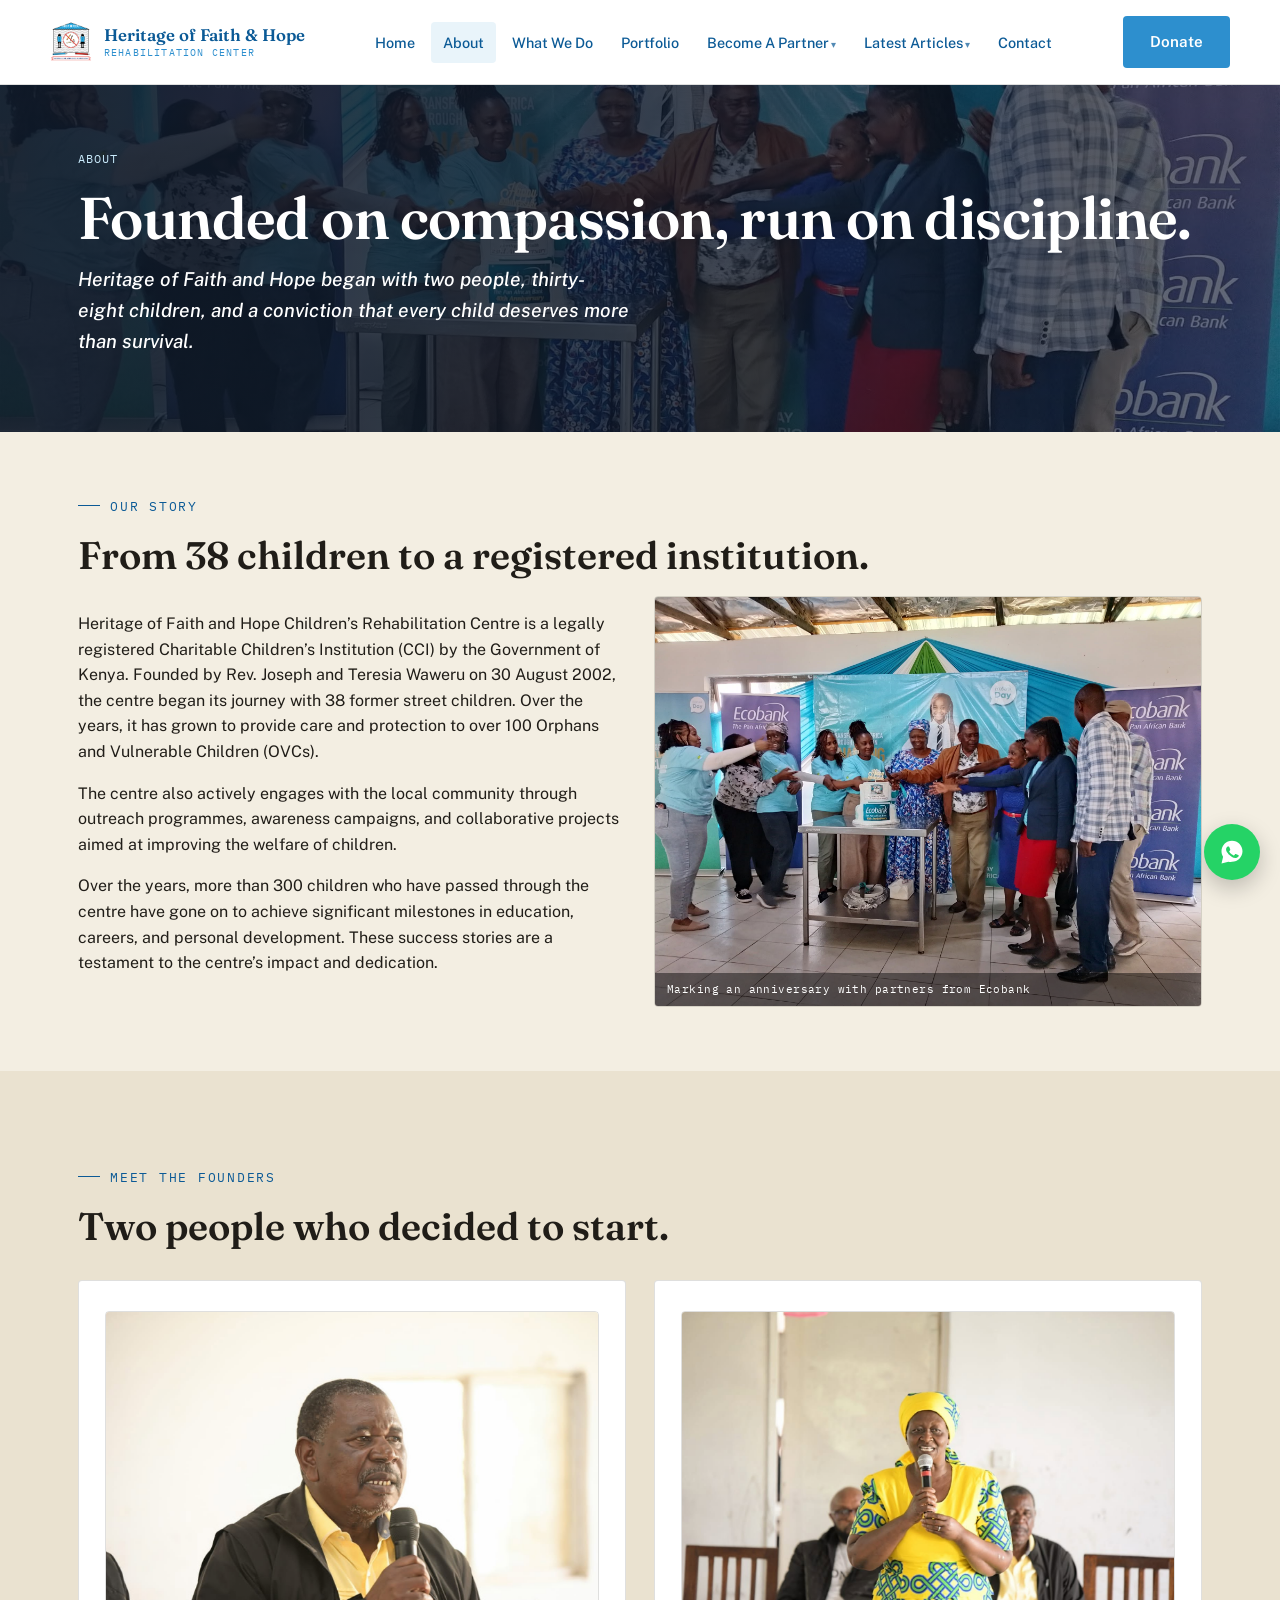
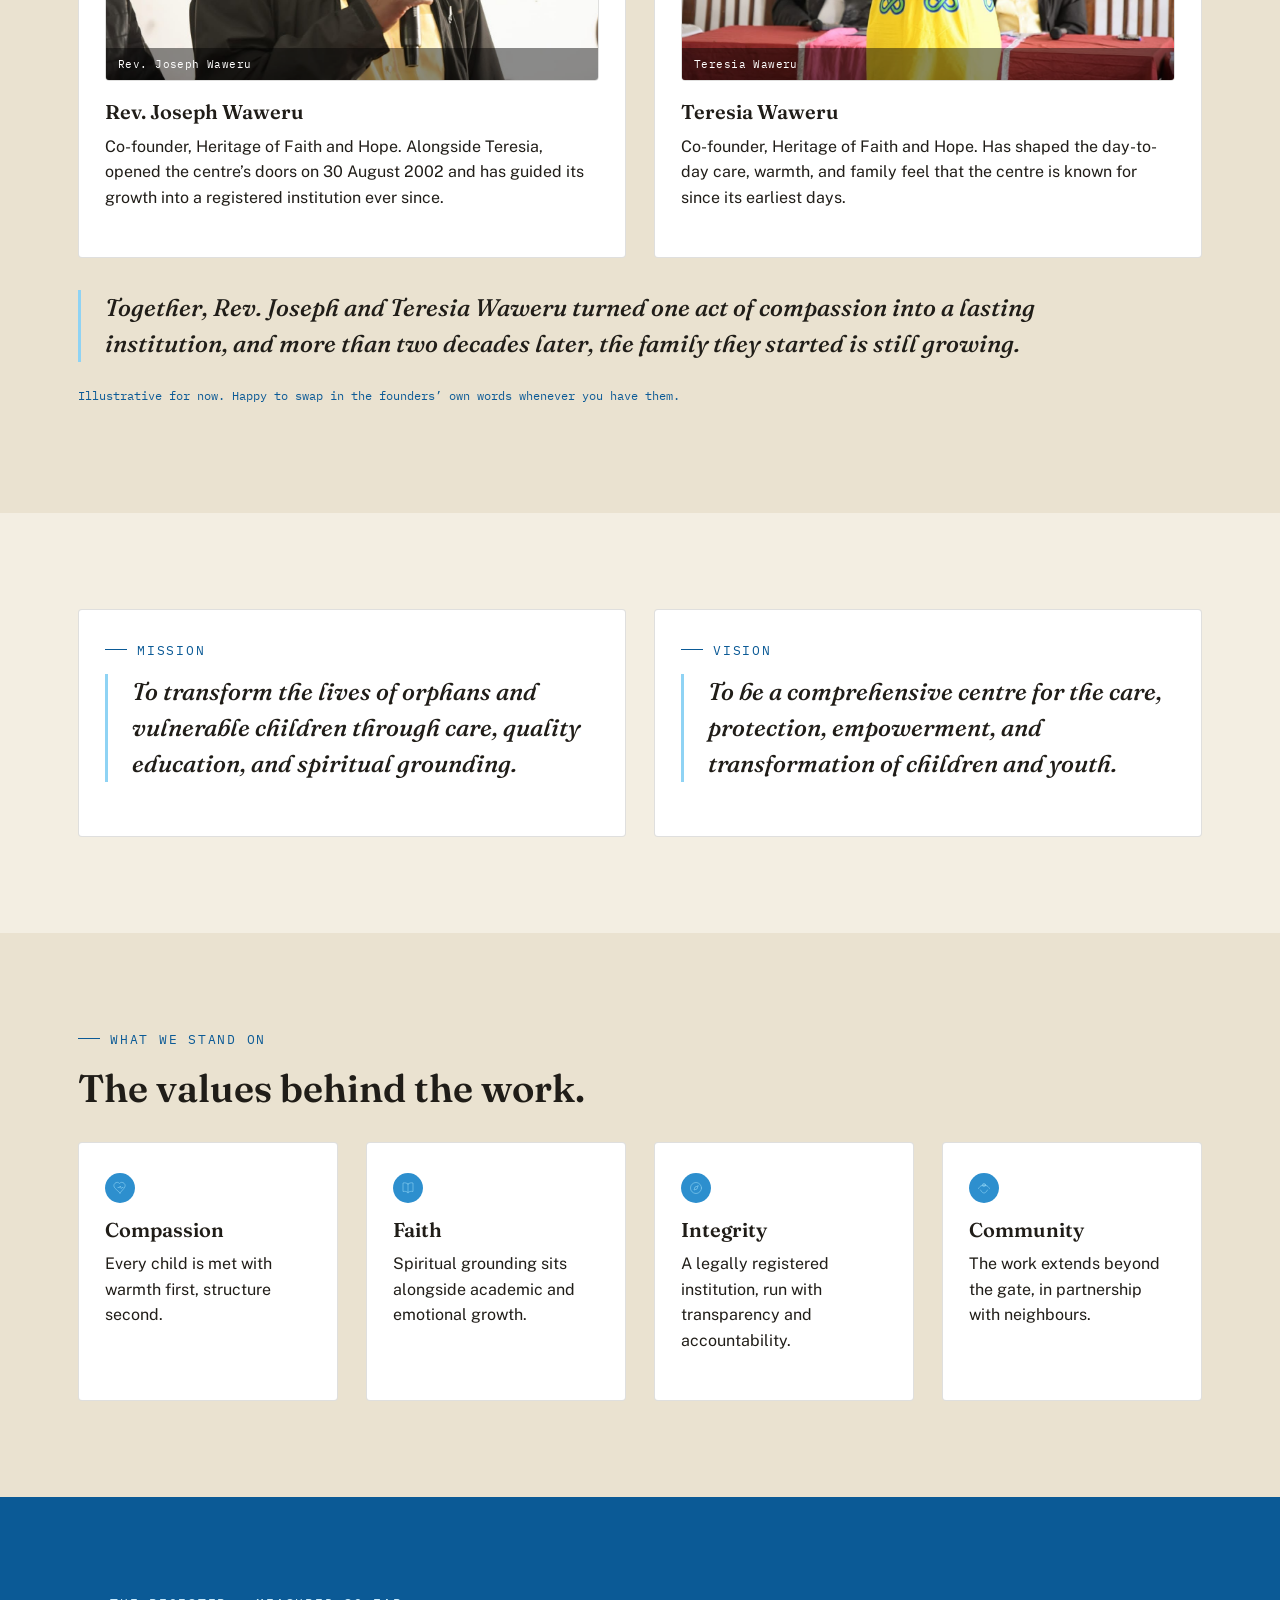
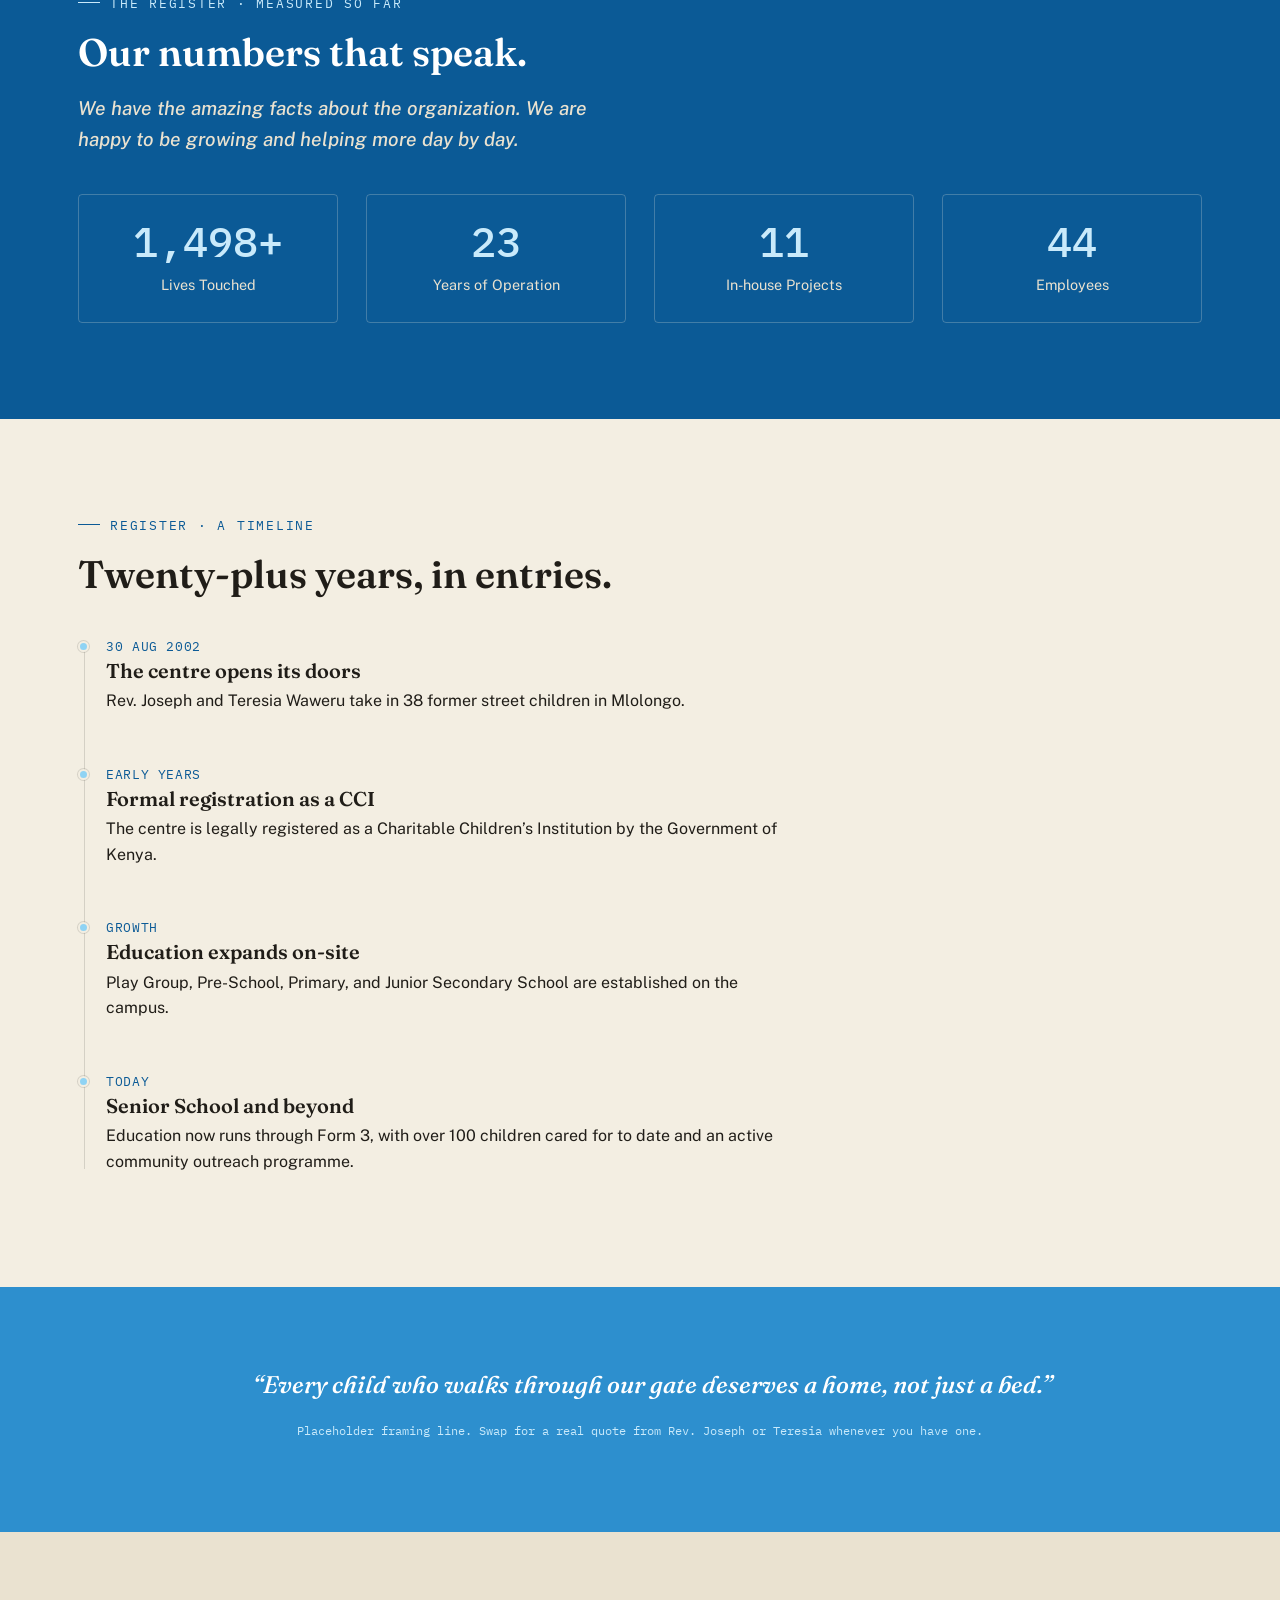
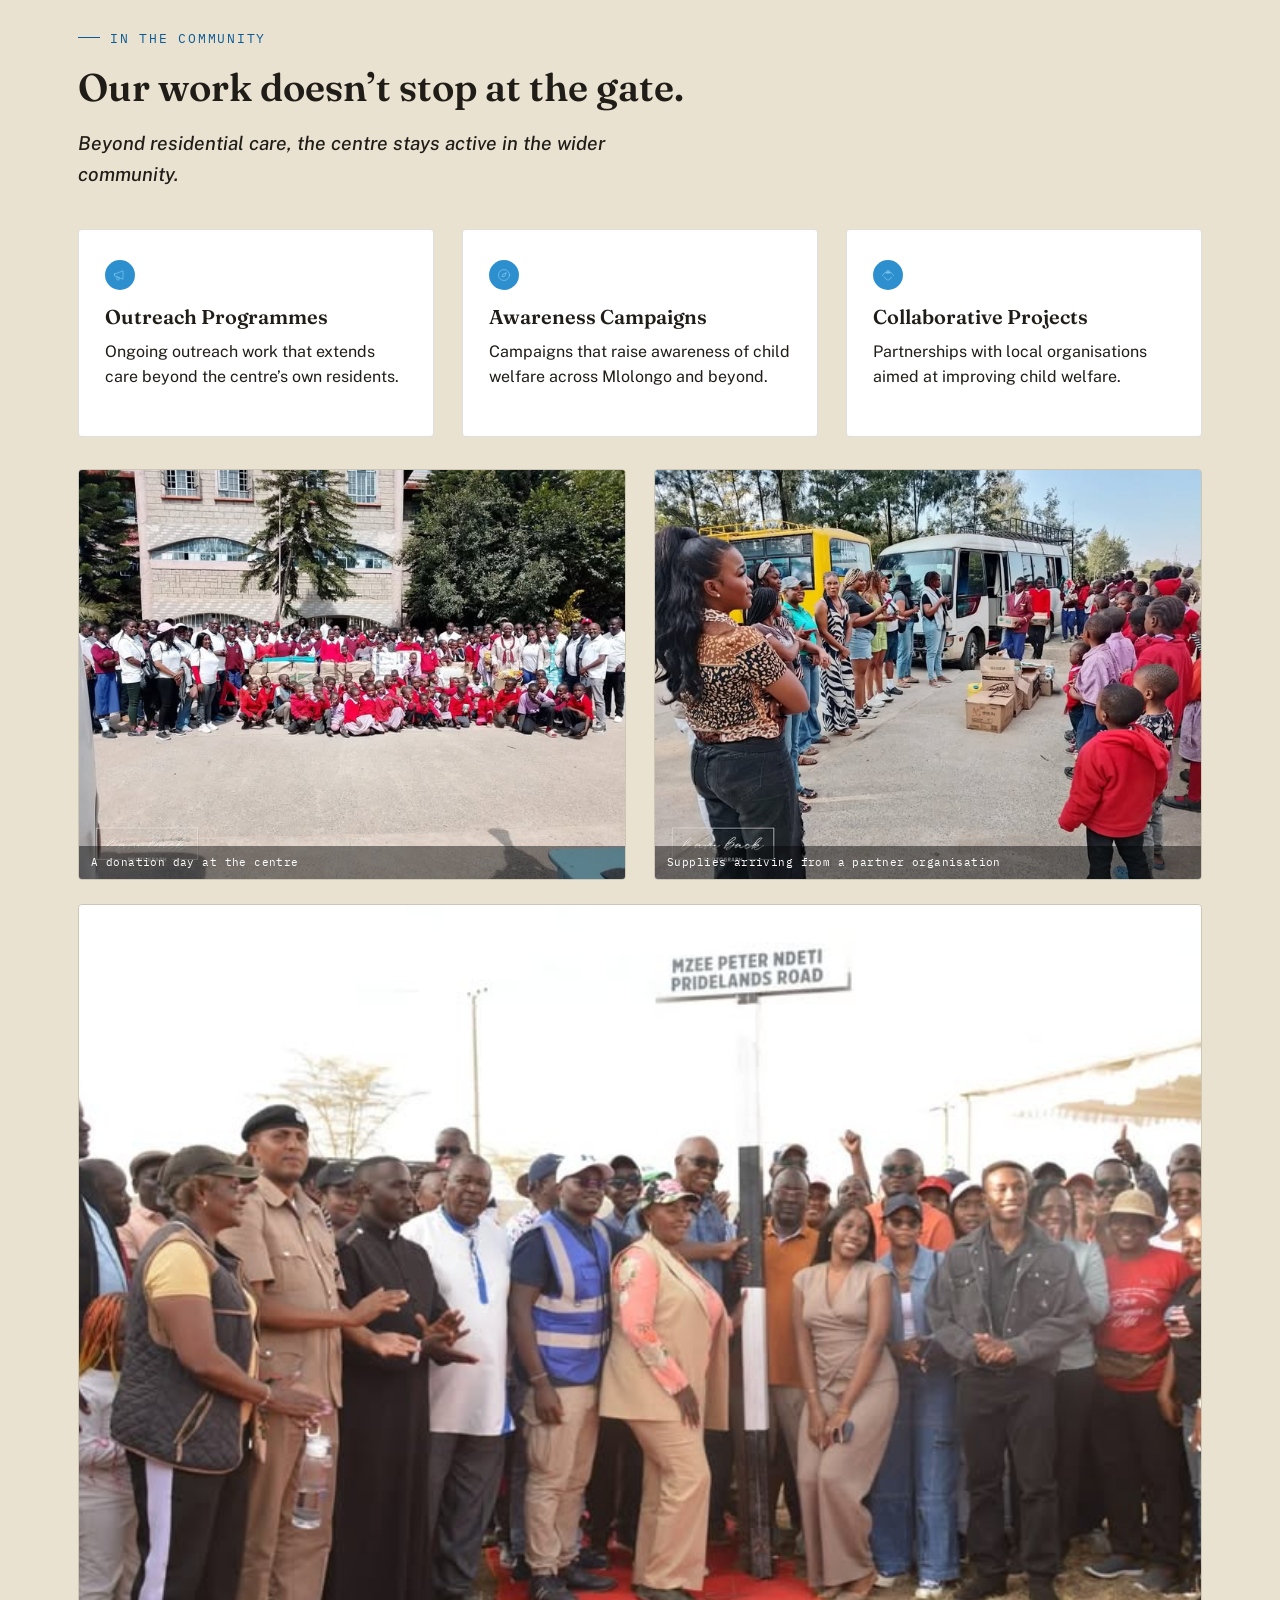
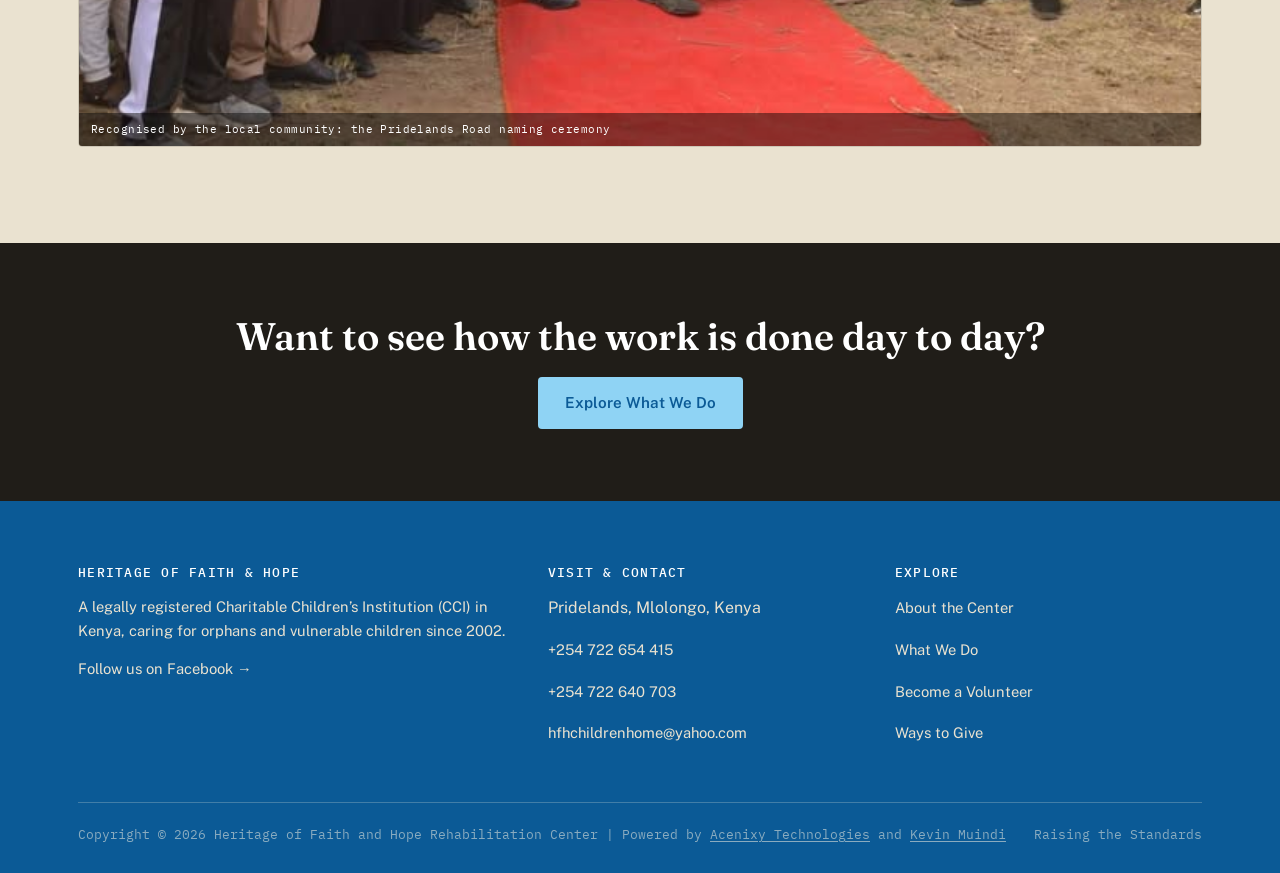
==== commit 5e18c848: "Update about.html" ====
--- a/about.html
+++ b/about.html
@@ -11,7 +11,7 @@
   <header class="site-header">
     <div class="container nav">
       <a class="brand" href="index.html">
-        <span class="brand-mark">HFH</span>
+        <img src="assets/logo.png" alt="Heritage of Faith and Hope logo" class="brand-mark">
         <span class="brand-word">Heritage of Faith &amp; Hope<small>Rehabilitation Center</small></span>
       </a>
       <nav aria-label="Primary">
@@ -274,6 +274,9 @@
       </div>
     </div>
   </footer>
-  <script src="js/main.js"></script>
+  <a href="https://wa.me/254722654415?text=Hi%2C%20I%27d%20like%20to%20get%20in%20touch%20with%20Heritage%20of%20Faith%20and%20Hope." target="_blank" rel="noopener" class="whatsapp-float" aria-label="Chat with us on WhatsApp">
+    <svg viewBox="0 0 32 32" xmlns="http://www.w3.org/2000/svg"><path d="M16.004 3C9.377 3 4 8.373 4 15c0 2.34.673 4.523 1.837 6.37L4 29l7.84-1.79A12.93 12.93 0 0 0 16.004 27C22.63 27 28 21.627 28 15S22.63 3 16.004 3Zm7.1 18.1c-.3.85-1.72 1.62-2.37 1.7-.6.08-1.36.11-2.2-.14-.5-.15-1.15-.37-1.98-.72-3.48-1.5-5.75-5-5.92-5.24-.17-.24-1.41-1.88-1.41-3.58 0-1.7.9-2.53 1.21-2.88.32-.35.7-.44.93-.44.24 0 .47 0 .68.01.22.01.51-.08.8.61.3.71 1.01 2.46 1.1 2.64.09.18.15.4.03.64-.12.24-.18.39-.36.6-.18.21-.38.47-.54.63-.18.18-.37.37-.16.73.21.36.93 1.53 1.99 2.48 1.37 1.22 2.52 1.6 2.88 1.78.36.18.57.15.78-.09.21-.24.9-1.05 1.14-1.41.24-.36.48-.3.81-.18.33.12 2.1.99 2.46 1.17.36.18.6.27.69.42.09.15.09.85-.21 1.7Z"/></svg>
+  </a>
+    <script src="js/main.js"></script>
 </body>
 </html>
--- a/css/styles.css
+++ b/css/styles.css
@@ -1,7 +1,7 @@
 /* ==========================================================================
    Heritage of Faith and Hope: Design Tokens
-   Palette: dusk indigo (trust/night) -> sunrise gold (hope) -> acacia green
-   (growth/education) across a warm paper daylight base.
+   Palette: sky blue (brand) across a warm paper daylight base, with
+   acacia green (growth/education) and clay (urgent CTA) as accents.
    ========================================================================== */
 
 @import url('https://fonts.googleapis.com/css2?family=Fraunces:ital,opsz,wght@0,9..144,300;0,9..144,500;0,9..144,600;0,9..144,700;1,9..144,500;1,9..144,600&family=Public+Sans:wght@400;500;600;700&family=IBM+Plex+Mono:wght@400;500&display=swap');
@@ -12,8 +12,8 @@
   --paper-2:    #EAE2D0;
   --indigo:     #2D8FCE;
   --indigo-2:   #0B5A96;
-  --gold:       #E2A33B;
-  --gold-soft:  #F1C578;
+  --gold:       #8FD3F4;
+  --gold-soft:  #C9EAFB;
   --acacia:     #3E6B52;
   --clay:       #B5532C;
   --line:       rgba(32,29,24,0.14);
@@ -57,7 +57,7 @@
   font-size: 12.5px;
   letter-spacing: 0.14em;
   text-transform: uppercase;
-  color: var(--acacia);
+  color: var(--indigo-2);
   display: flex;
   align-items: center;
   gap: 10px;
@@ -96,8 +96,8 @@
 .btn-ghost{ border-color: currentColor; color: inherit; background: transparent; }
 .section--dark .btn-ghost{ color: var(--paper); }
 .btn-ghost:hover{ background: rgba(255,255,255,0.08); }
-.btn-donate{ background: var(--clay); color: #fff; }
-.btn-donate:hover{ background: #9a4522; }
+.btn-donate{ background: var(--indigo); color: #fff; }
+.btn-donate:hover{ background: var(--indigo-2); }
 .btn-block{ width: 100%; justify-content: center; }
 
 /* ---------- Header / Nav ---------- */
@@ -117,18 +117,15 @@
   font-family: var(--font-display);
 }
 .brand-mark{
-  width: 40px; height: 40px; border-radius: 50%;
-  background: var(--gold);
-  color: var(--indigo-2);
-  display: flex; align-items: center; justify-content: center;
-  font-family: var(--font-mono);
-  font-weight: 500; font-size: 12px; letter-spacing: 0.03em;
+  height: 46px;
+  width: auto;
   flex-shrink: 0;
+  object-fit: contain;
 }
 .brand-word{ font-size: 1.05rem; line-height: 1.15; font-weight: 600; color: var(--indigo-2); }
 .brand-word small{
   display: block; font-family: var(--font-mono); font-size: 10px;
-  letter-spacing: 0.12em; text-transform: uppercase; color: var(--acacia);
+  letter-spacing: 0.12em; text-transform: uppercase; color: var(--indigo);
   font-weight: 400; margin-top: 2px;
 }
 
@@ -291,7 +288,7 @@
   border-bottom: 1px solid var(--line);
 }
 .register-line:first-child{ border-top: 1px solid var(--line); }
-.register-no{ font-size: 11px; color: var(--acacia); width: 56px; flex-shrink: 0; }
+.register-no{ font-size: 11px; color: var(--indigo-2); width: 56px; flex-shrink: 0; }
 .section--dark .register-no{ color: var(--gold-soft); }
 .register-label{ flex: 1; font-family: var(--font-body); font-size: 0.95rem; padding: 0 12px; }
 .register-value{ font-size: 1.5rem; font-weight: 500; color: var(--indigo); white-space: nowrap; }
@@ -310,7 +307,7 @@
   background: var(--gold); border: 2px solid var(--paper);
   box-shadow: 0 0 0 1px var(--line);
 }
-.timeline-date{ font-family: var(--font-mono); font-size: 12.5px; color: var(--acacia); letter-spacing: 0.05em; }
+.timeline-date{ font-family: var(--font-mono); font-size: 12.5px; color: var(--indigo-2); letter-spacing: 0.05em; }
 .timeline-entry h3{ margin: 4px 0 6px; }
 
 /* ---------- Cards / Grids ---------- */
@@ -366,8 +363,8 @@
     radial-gradient(circle at 85% 90%, rgba(0,0,0,0.18) 0, transparent 45%);
 }
 .bg-indigo{ background: linear-gradient(150deg, var(--indigo), var(--indigo-2)); }
-.bg-gold{ background: linear-gradient(150deg, var(--gold), #b9781f); }
-.bg-acacia{ background: linear-gradient(150deg, var(--acacia), #24422f); }
+.bg-gold{ background: linear-gradient(150deg, var(--gold), var(--indigo-2)); }
+.bg-acacia{ background: linear-gradient(150deg, #2A2A28, var(--ink)); }
 .bg-clay{ background: linear-gradient(150deg, var(--clay), #6f2f16); }
 
 .real-photo{
@@ -449,7 +446,7 @@
   border: 1px solid var(--line); border-radius: var(--radius); background: #fff; color: var(--ink);
 }
 .form-field textarea{ resize: vertical; min-height: 120px; }
-.form-note{ font-family: var(--font-mono); font-size: 12px; color: var(--acacia); margin-top: -6px; }
+.form-note{ font-family: var(--font-mono); font-size: 12px; color: var(--indigo-2); margin-top: -6px; }
 
 /* ---------- Donate detail box ---------- */
 .pay-box{
@@ -458,18 +455,18 @@
 }
 .pay-row{ display: flex; justify-content: space-between; gap: 20px; padding: 10px 0; border-bottom: 1px solid var(--line); font-size: 0.95rem; }
 .pay-row:last-child{ border-bottom: none; }
-.pay-row .k{ color: var(--acacia); font-family: var(--font-mono); font-size: 12.5px; text-transform: uppercase; letter-spacing: 0.06em; }
+.pay-row .k{ color: var(--indigo-2); font-family: var(--font-mono); font-size: 12.5px; text-transform: uppercase; letter-spacing: 0.06em; }
 .pay-row .v{ font-weight: 600; font-family: var(--font-mono); }
 
 /* ---------- Donate page extras ---------- */
 .pay-row{ position: relative; }
 .copy-btn{
   font-family: var(--font-mono); font-size: 11px; letter-spacing: 0.04em; text-transform: uppercase;
-  border: 1px solid var(--line); border-radius: 999px; background: #fff; color: var(--acacia);
+  border: 1px solid var(--line); border-radius: 999px; background: #fff; color: var(--indigo-2);
   padding: 4px 10px; margin-left: 12px; cursor: pointer; flex-shrink: 0;
   transition: background 0.15s ease, color 0.15s ease, border-color 0.15s ease;
 }
-.copy-btn:hover{ background: var(--acacia); color: #fff; border-color: var(--acacia); }
+.copy-btn:hover{ background: var(--indigo-2); color: #fff; border-color: var(--indigo-2); }
 .copy-btn.is-copied{ background: var(--gold); color: var(--indigo-2); border-color: var(--gold); }
 .pay-row .v-wrap{ display: flex; align-items: center; }
 
@@ -482,7 +479,7 @@
 }
 .amount-chip:hover{ transform: translateY(-3px); box-shadow: 0 10px 22px rgba(31,58,95,0.1); border-color: rgba(226,163,59,0.5); }
 .amount-value{ font-family: var(--font-mono); font-size: 1.3rem; font-weight: 500; color: var(--indigo); }
-.amount-impact{ font-size: 0.82rem; color: var(--acacia); margin-top: 6px; }
+.amount-impact{ font-size: 0.82rem; color: var(--indigo-2); margin-top: 6px; }
 
 .whatsapp-cta{
   display: inline-flex; align-items: center; gap: 10px;
@@ -492,8 +489,28 @@
 .whatsapp-cta svg{ width: 20px; height: 20px; flex-shrink: 0; }
 .whatsapp-cta:hover{ background: #1ebe5a; }
 
+/* ---------- Floating WhatsApp button ---------- */
+.whatsapp-float{
+  position: fixed;
+  right: 20px;
+  bottom: 20px;
+  z-index: 400;
+  width: 56px; height: 56px;
+  border-radius: 50%;
+  background: #25D366;
+  display: flex; align-items: center; justify-content: center;
+  box-shadow: 0 8px 22px rgba(0,0,0,0.22);
+  transition: transform 0.2s ease, box-shadow 0.2s ease;
+}
+.whatsapp-float:hover{ transform: scale(1.08); box-shadow: 0 10px 26px rgba(0,0,0,0.28); }
+.whatsapp-float svg{ width: 28px; height: 28px; fill: #fff; }
+@media (max-width: 600px){
+  .whatsapp-float{ right: 14px; bottom: 14px; width: 50px; height: 50px; }
+  .whatsapp-float svg{ width: 25px; height: 25px; }
+}
+
 .cta-band{
-  background: var(--acacia); color: #fff; text-align: center; padding: 72px 0;
+  background: var(--ink); color: #fff; text-align: center; padding: 72px 0;
 }
 .cta-band h2{ color: #fff; }
 .cta-band .lede{ margin: 0 auto 30px; color: rgba(255,255,255,0.85); }
@@ -563,14 +580,14 @@
   max-width: 560px;
 }
 .fb-embed-wrap iframe{ display: block; width: 100%; }
-.fb-embed-note{ font-family: var(--font-mono); font-size: 12px; color: var(--acacia); margin-top: 12px; }
+.fb-embed-note{ font-family: var(--font-mono); font-size: 12px; color: var(--indigo-2); margin-top: 12px; }
 
 .mt-0{ margin-top: 0; } .mb-0{ margin-bottom: 0; }
 .text-center{ text-align: center; }
 .stack{ display:flex; flex-direction:column; gap: 8px; }
 .tag{
   display:inline-block; font-family: var(--font-mono); font-size: 11.5px; letter-spacing: 0.06em;
-  text-transform: uppercase; color: var(--acacia); border: 1px solid var(--line); border-radius: 999px;
+  text-transform: uppercase; color: var(--indigo-2); border: 1px solid var(--line); border-radius: 999px;
   padding: 4px 12px; margin-bottom: 10px;
 }
 
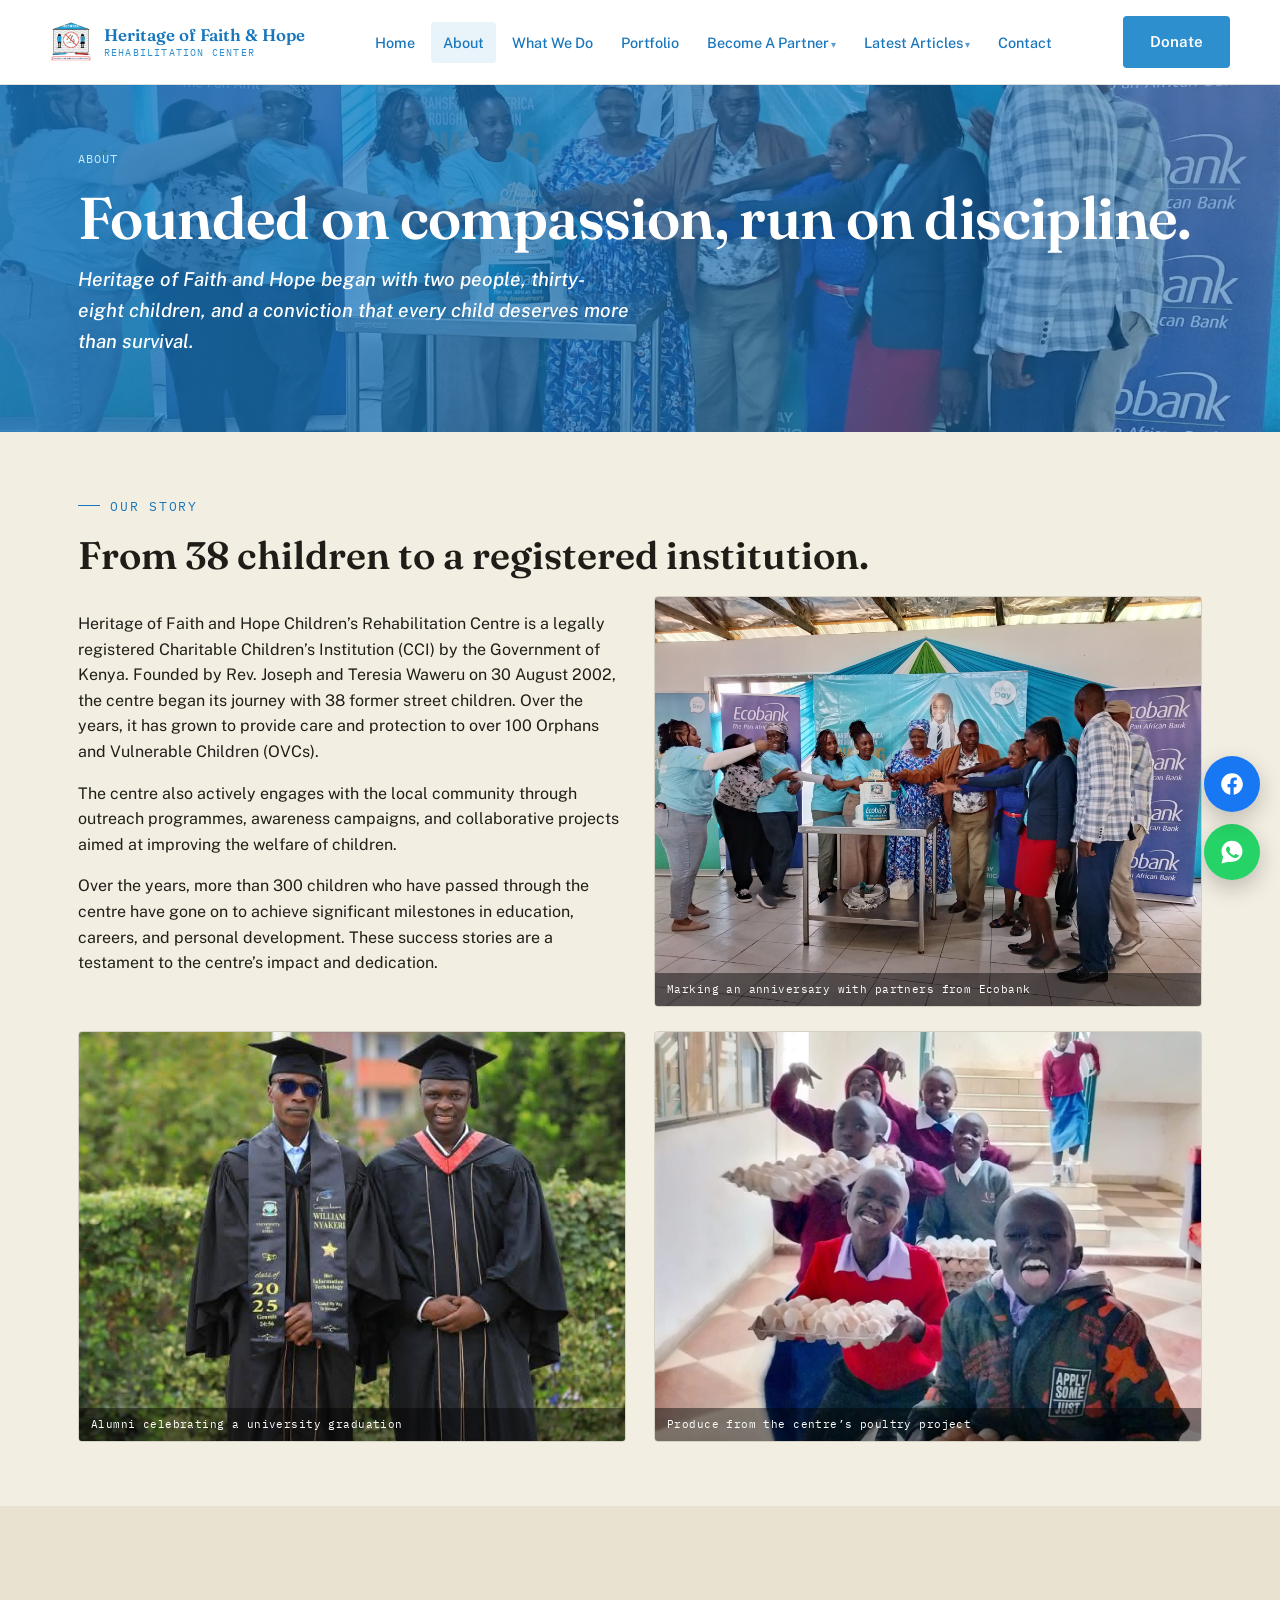
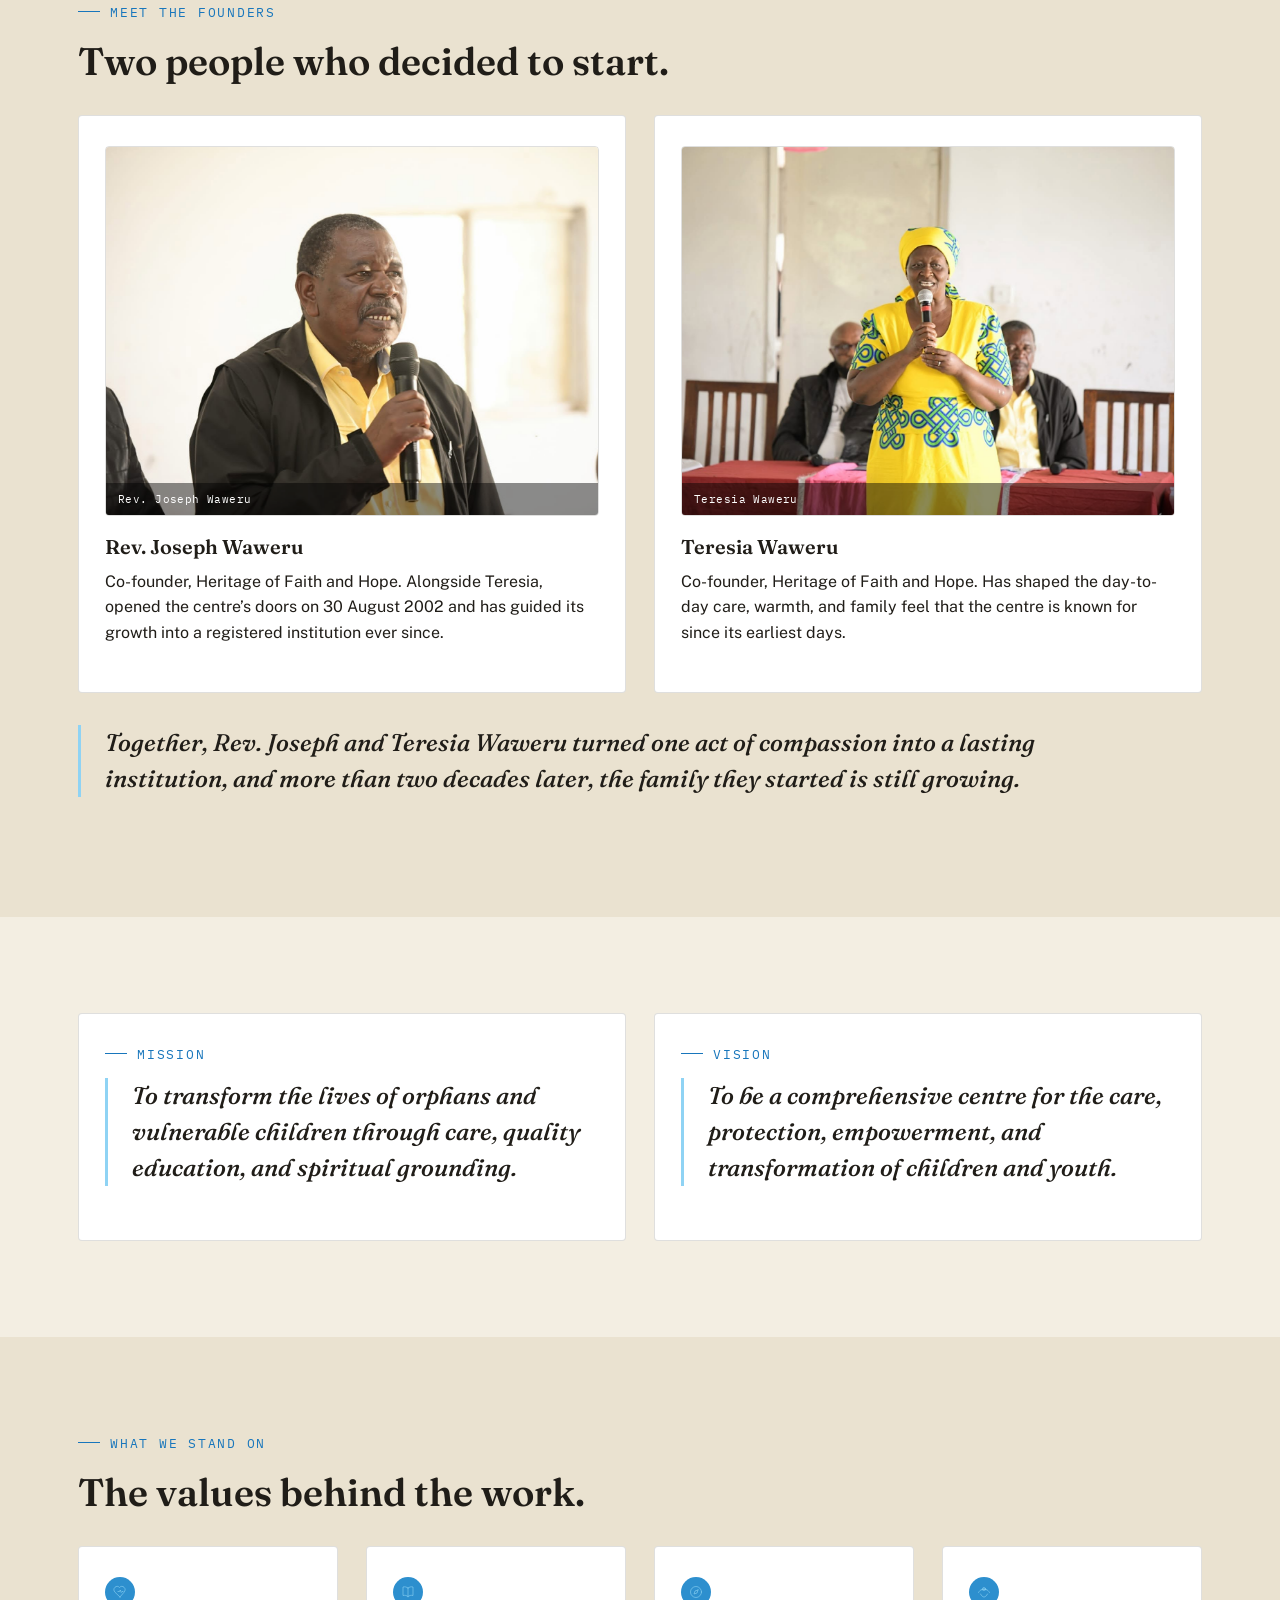
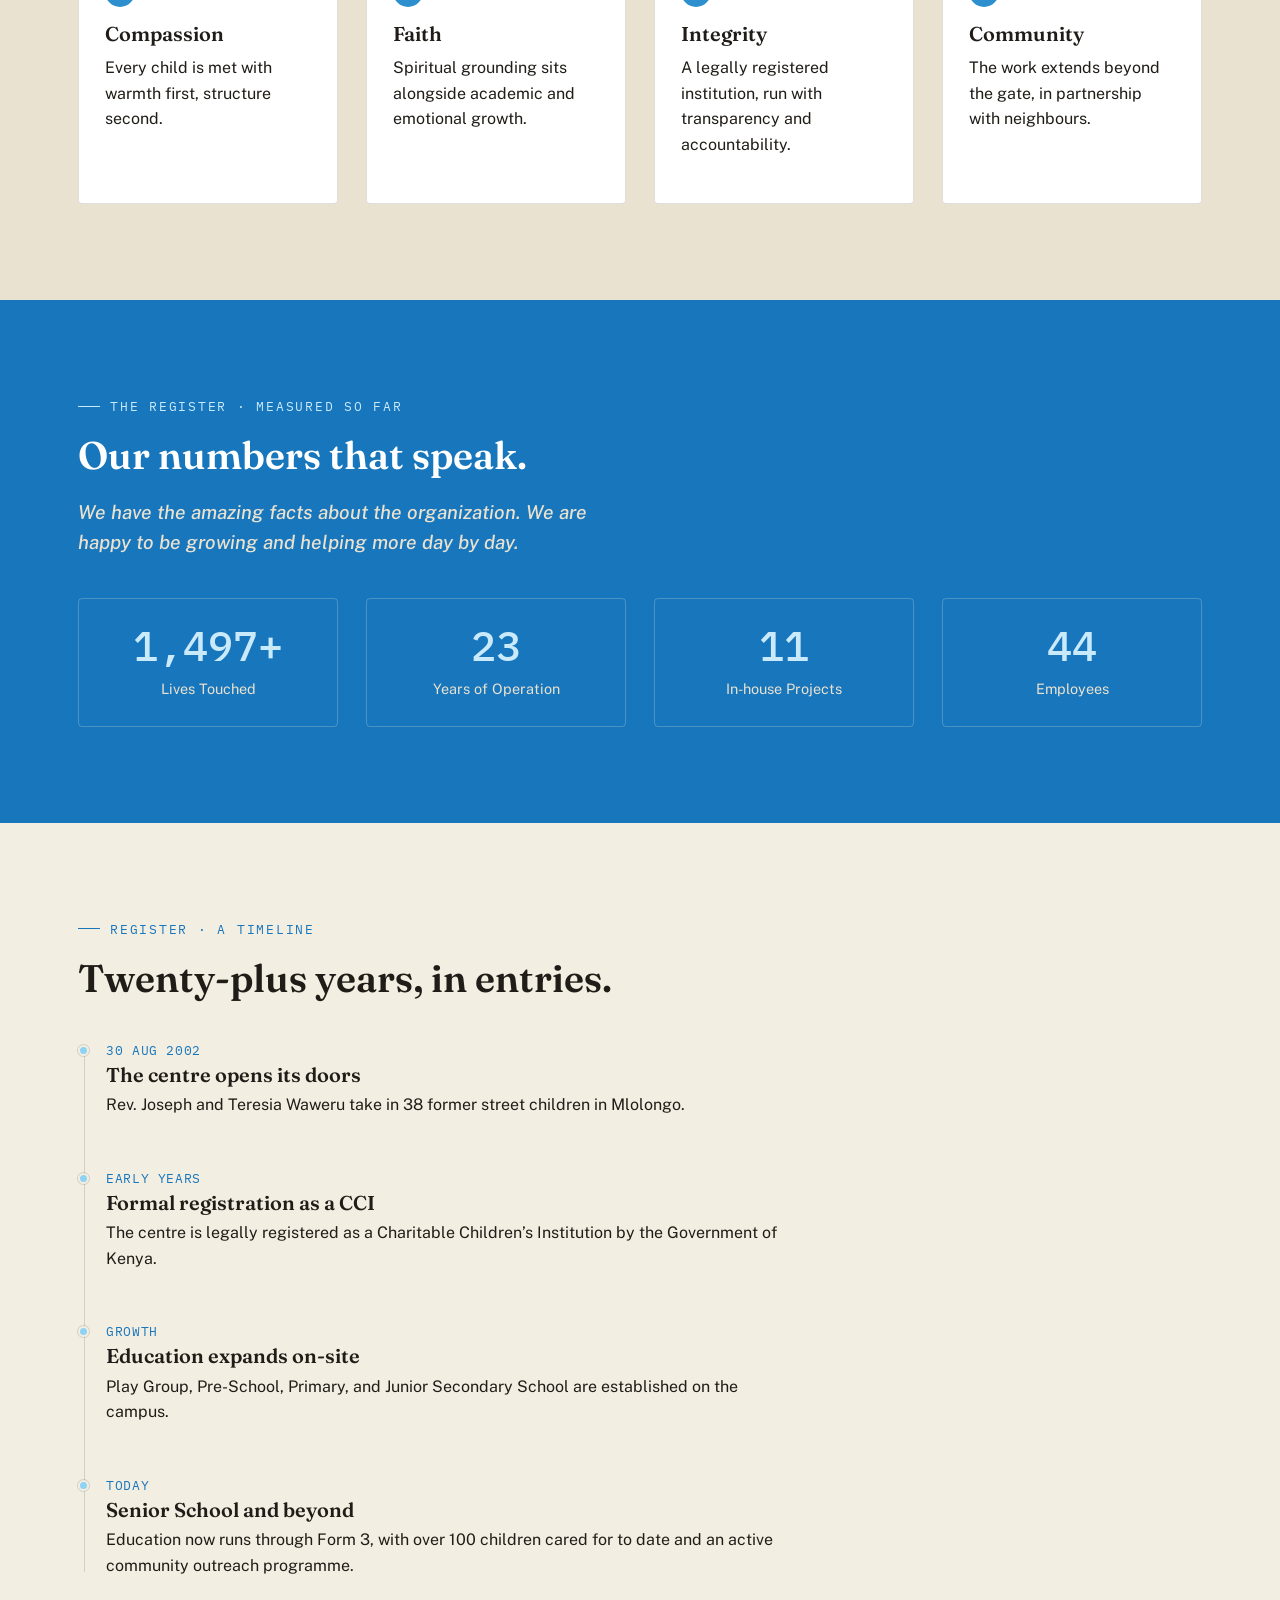
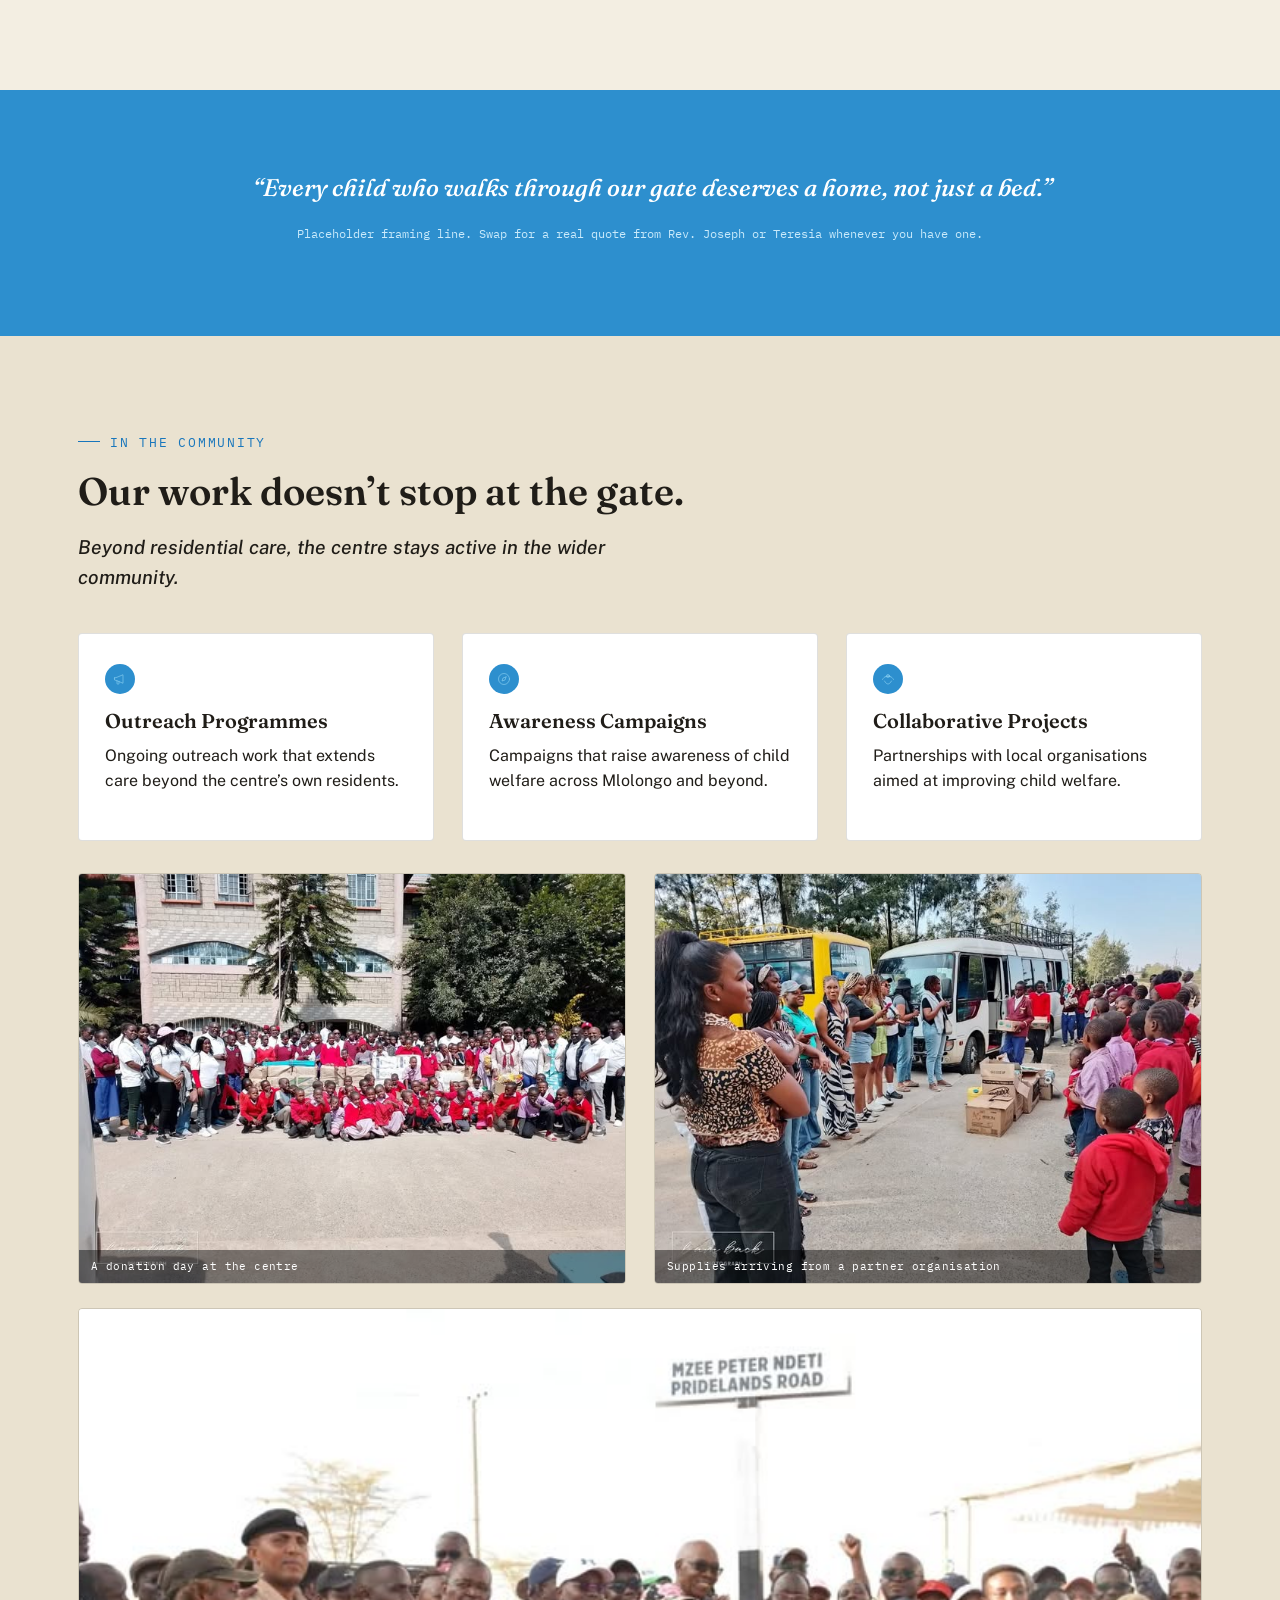
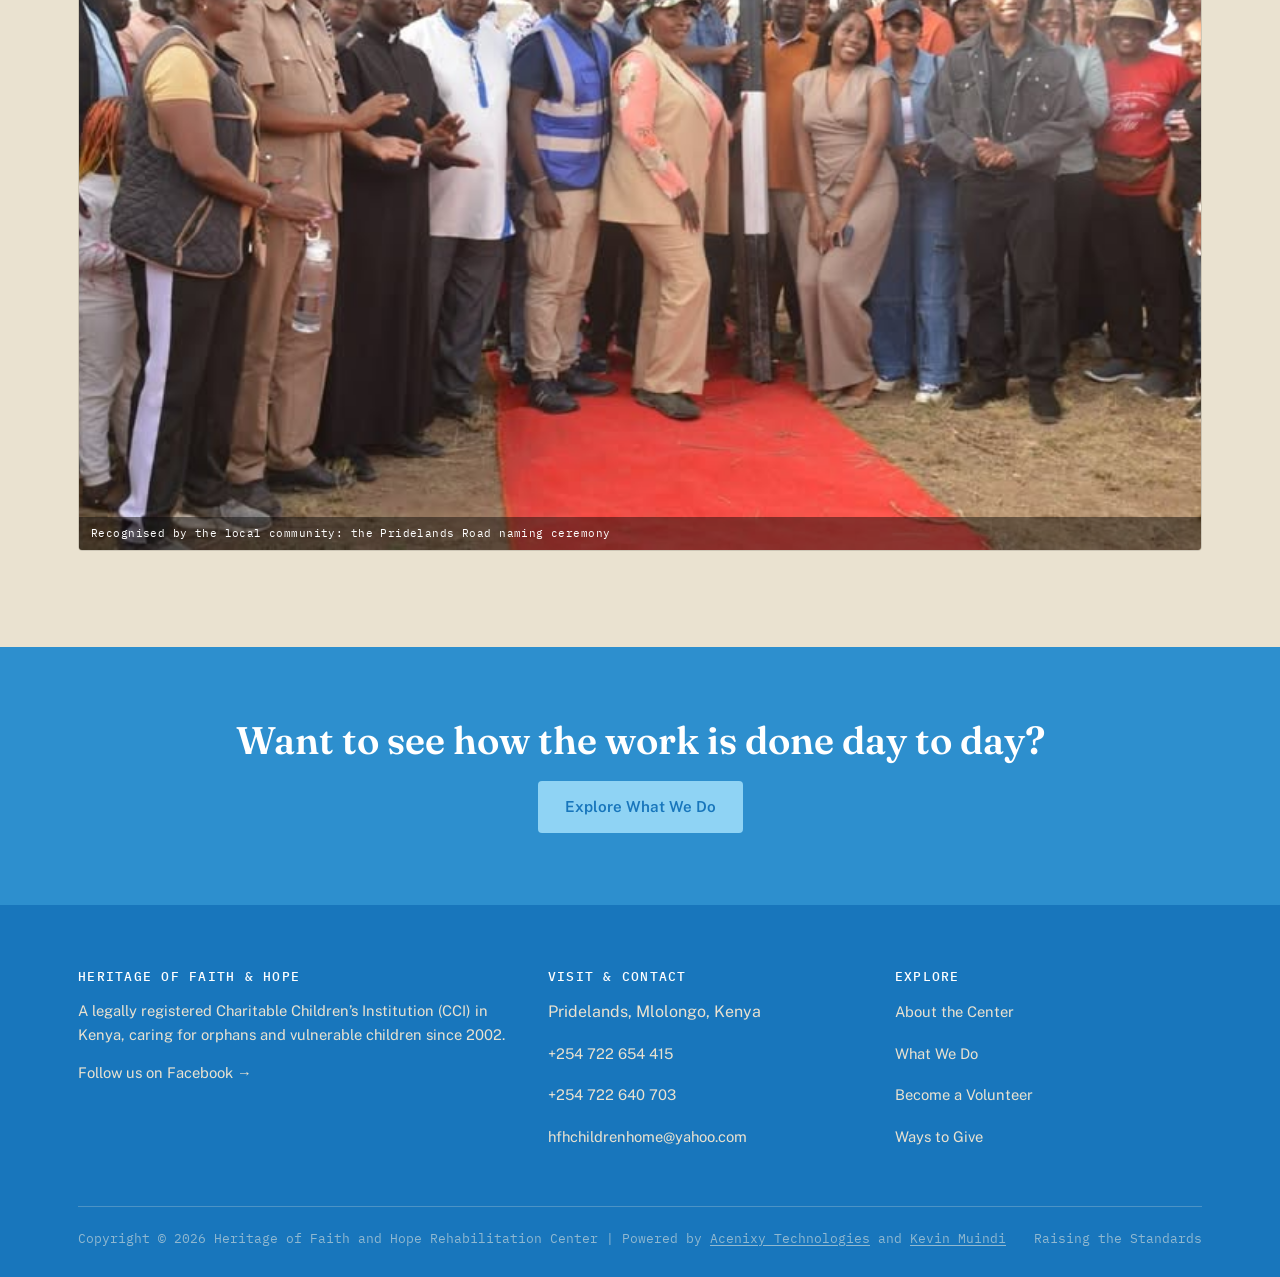
==== commit 39cffb65: "Update about.html" ====
--- a/about.html
+++ b/about.html
@@ -62,6 +62,16 @@
       <span class="illustration-caption">Marking an anniversary with partners from Ecobank</span>
     </div>
       </div>
+      <div class="grid grid-2" style="margin-top:24px;">
+        <div class="real-photo reveal">
+      <img src="assets/alumni-graduation-1.jpg" alt="Alumni at their university graduation" loading="lazy">
+      <span class="illustration-caption">Alumni celebrating a university graduation</span>
+    </div>
+        <div class="real-photo reveal">
+      <img src="assets/egg-farm-produce.jpg" alt="Children with eggs from the centre's poultry project" loading="lazy">
+      <span class="illustration-caption">Produce from the centre&rsquo;s poultry project</span>
+    </div>
+      </div>
     </div>
   </section>
 
@@ -88,7 +98,6 @@
         </div>
       </div>
       <p class="pull-quote reveal" style="margin-top:32px; max-width:60ch;">Together, Rev. Joseph and Teresia Waweru turned one act of compassion into a lasting institution, and more than two decades later, the family they started is still growing.</p>
-      <p class="form-note" style="margin-top:14px;">Illustrative for now. Happy to swap in the founders&rsquo; own words whenever you have them.</p>
     </div>
   </section>
 
@@ -277,6 +286,9 @@
   <a href="https://wa.me/254722654415?text=Hi%2C%20I%27d%20like%20to%20get%20in%20touch%20with%20Heritage%20of%20Faith%20and%20Hope." target="_blank" rel="noopener" class="whatsapp-float" aria-label="Chat with us on WhatsApp">
     <svg viewBox="0 0 32 32" xmlns="http://www.w3.org/2000/svg"><path d="M16.004 3C9.377 3 4 8.373 4 15c0 2.34.673 4.523 1.837 6.37L4 29l7.84-1.79A12.93 12.93 0 0 0 16.004 27C22.63 27 28 21.627 28 15S22.63 3 16.004 3Zm7.1 18.1c-.3.85-1.72 1.62-2.37 1.7-.6.08-1.36.11-2.2-.14-.5-.15-1.15-.37-1.98-.72-3.48-1.5-5.75-5-5.92-5.24-.17-.24-1.41-1.88-1.41-3.58 0-1.7.9-2.53 1.21-2.88.32-.35.7-.44.93-.44.24 0 .47 0 .68.01.22.01.51-.08.8.61.3.71 1.01 2.46 1.1 2.64.09.18.15.4.03.64-.12.24-.18.39-.36.6-.18.21-.38.47-.54.63-.18.18-.37.37-.16.73.21.36.93 1.53 1.99 2.48 1.37 1.22 2.52 1.6 2.88 1.78.36.18.57.15.78-.09.21-.24.9-1.05 1.14-1.41.24-.36.48-.3.81-.18.33.12 2.1.99 2.46 1.17.36.18.6.27.69.42.09.15.09.85-.21 1.7Z"/></svg>
   </a>
+    <a href="https://www.facebook.com/hfhresourcecentre" target="_blank" rel="noopener" class="facebook-float" aria-label="Visit our Facebook page">
+    <svg viewBox="0 0 24 24" xmlns="http://www.w3.org/2000/svg"><path d="M22 12.06C22 6.505 17.523 2 12 2S2 6.505 2 12.06c0 5.02 3.657 9.184 8.438 9.94v-7.03H7.898v-2.91h2.54V9.845c0-2.522 1.492-3.915 3.777-3.915 1.094 0 2.238.196 2.238.196v2.475h-1.26c-1.243 0-1.63.774-1.63 1.567v1.882h2.773l-.443 2.91h-2.33V22c4.78-.756 8.437-4.92 8.437-9.94Z"/></svg>
+  </a>
     <script src="js/main.js"></script>
 </body>
 </html>
--- a/css/styles.css
+++ b/css/styles.css
@@ -11,7 +11,7 @@
   --paper:      #F3EEE2;
   --paper-2:    #EAE2D0;
   --indigo:     #2D8FCE;
-  --indigo-2:   #0B5A96;
+  --indigo-2:   #1876BC;
   --gold:       #8FD3F4;
   --gold-soft:  #C9EAFB;
   --acacia:     #3E6B52;
@@ -200,7 +200,7 @@
   border: 1px solid var(--line-light);
   border-radius: var(--radius);
   padding: 26px;
-  background: rgba(15,26,41,0.5);
+  background: rgba(24,118,188,0.45);
   backdrop-filter: blur(8px);
   -webkit-backdrop-filter: blur(8px);
 }
@@ -230,8 +230,8 @@
   content:"";
   position:absolute; inset:0;
   background:
-    linear-gradient(100deg, rgba(15,26,41,0.94) 0%, rgba(15,26,41,0.82) 40%, rgba(15,26,41,0.55) 75%, rgba(15,26,41,0.4) 100%),
-    radial-gradient(ellipse 900px 500px at 85% -10%, rgba(226,163,59,0.12), transparent);
+    linear-gradient(100deg, rgba(24,118,188,0.82) 0%, rgba(24,118,188,0.68) 40%, rgba(24,118,188,0.42) 75%, rgba(24,118,188,0.28) 100%),
+    radial-gradient(ellipse 900px 500px at 85% -10%, rgba(143,211,244,0.16), transparent);
   pointer-events: none;
 }
 .carousel-slide .hero-grid{ position: relative; z-index: 1; }
@@ -364,7 +364,7 @@
 }
 .bg-indigo{ background: linear-gradient(150deg, var(--indigo), var(--indigo-2)); }
 .bg-gold{ background: linear-gradient(150deg, var(--gold), var(--indigo-2)); }
-.bg-acacia{ background: linear-gradient(150deg, #2A2A28, var(--ink)); }
+.bg-acacia{ background: linear-gradient(150deg, var(--indigo-2), var(--gold)); }
 .bg-clay{ background: linear-gradient(150deg, var(--clay), #6f2f16); }
 
 .real-photo{
@@ -509,8 +509,27 @@
   .whatsapp-float svg{ width: 25px; height: 25px; }
 }
 
+.facebook-float{
+  position: fixed;
+  right: 20px;
+  bottom: 88px;
+  z-index: 400;
+  width: 56px; height: 56px;
+  border-radius: 50%;
+  background: #1877F2;
+  display: flex; align-items: center; justify-content: center;
+  box-shadow: 0 8px 22px rgba(0,0,0,0.22);
+  transition: transform 0.2s ease, box-shadow 0.2s ease;
+}
+.facebook-float:hover{ transform: scale(1.08); box-shadow: 0 10px 26px rgba(0,0,0,0.28); }
+.facebook-float svg{ width: 26px; height: 26px; fill: #fff; }
+@media (max-width: 600px){
+  .facebook-float{ right: 14px; bottom: 76px; width: 50px; height: 50px; }
+  .facebook-float svg{ width: 23px; height: 23px; }
+}
+
 .cta-band{
-  background: var(--ink); color: #fff; text-align: center; padding: 72px 0;
+  background: var(--indigo); color: #fff; text-align: center; padding: 72px 0;
 }
 .cta-band h2{ color: #fff; }
 .cta-band .lede{ margin: 0 auto 30px; color: rgba(255,255,255,0.85); }
@@ -545,7 +564,7 @@
 .page-head::before{
   content: "";
   position: absolute; inset: 0;
-  background: linear-gradient(100deg, rgba(15,26,41,0.92) 0%, rgba(15,26,41,0.8) 45%, rgba(15,26,41,0.55) 100%);
+  background: linear-gradient(100deg, rgba(24,118,188,0.82) 0%, rgba(24,118,188,0.68) 45%, rgba(24,118,188,0.42) 100%);
   pointer-events: none;
 }
 .page-head .container{ position: relative; z-index: 1; }
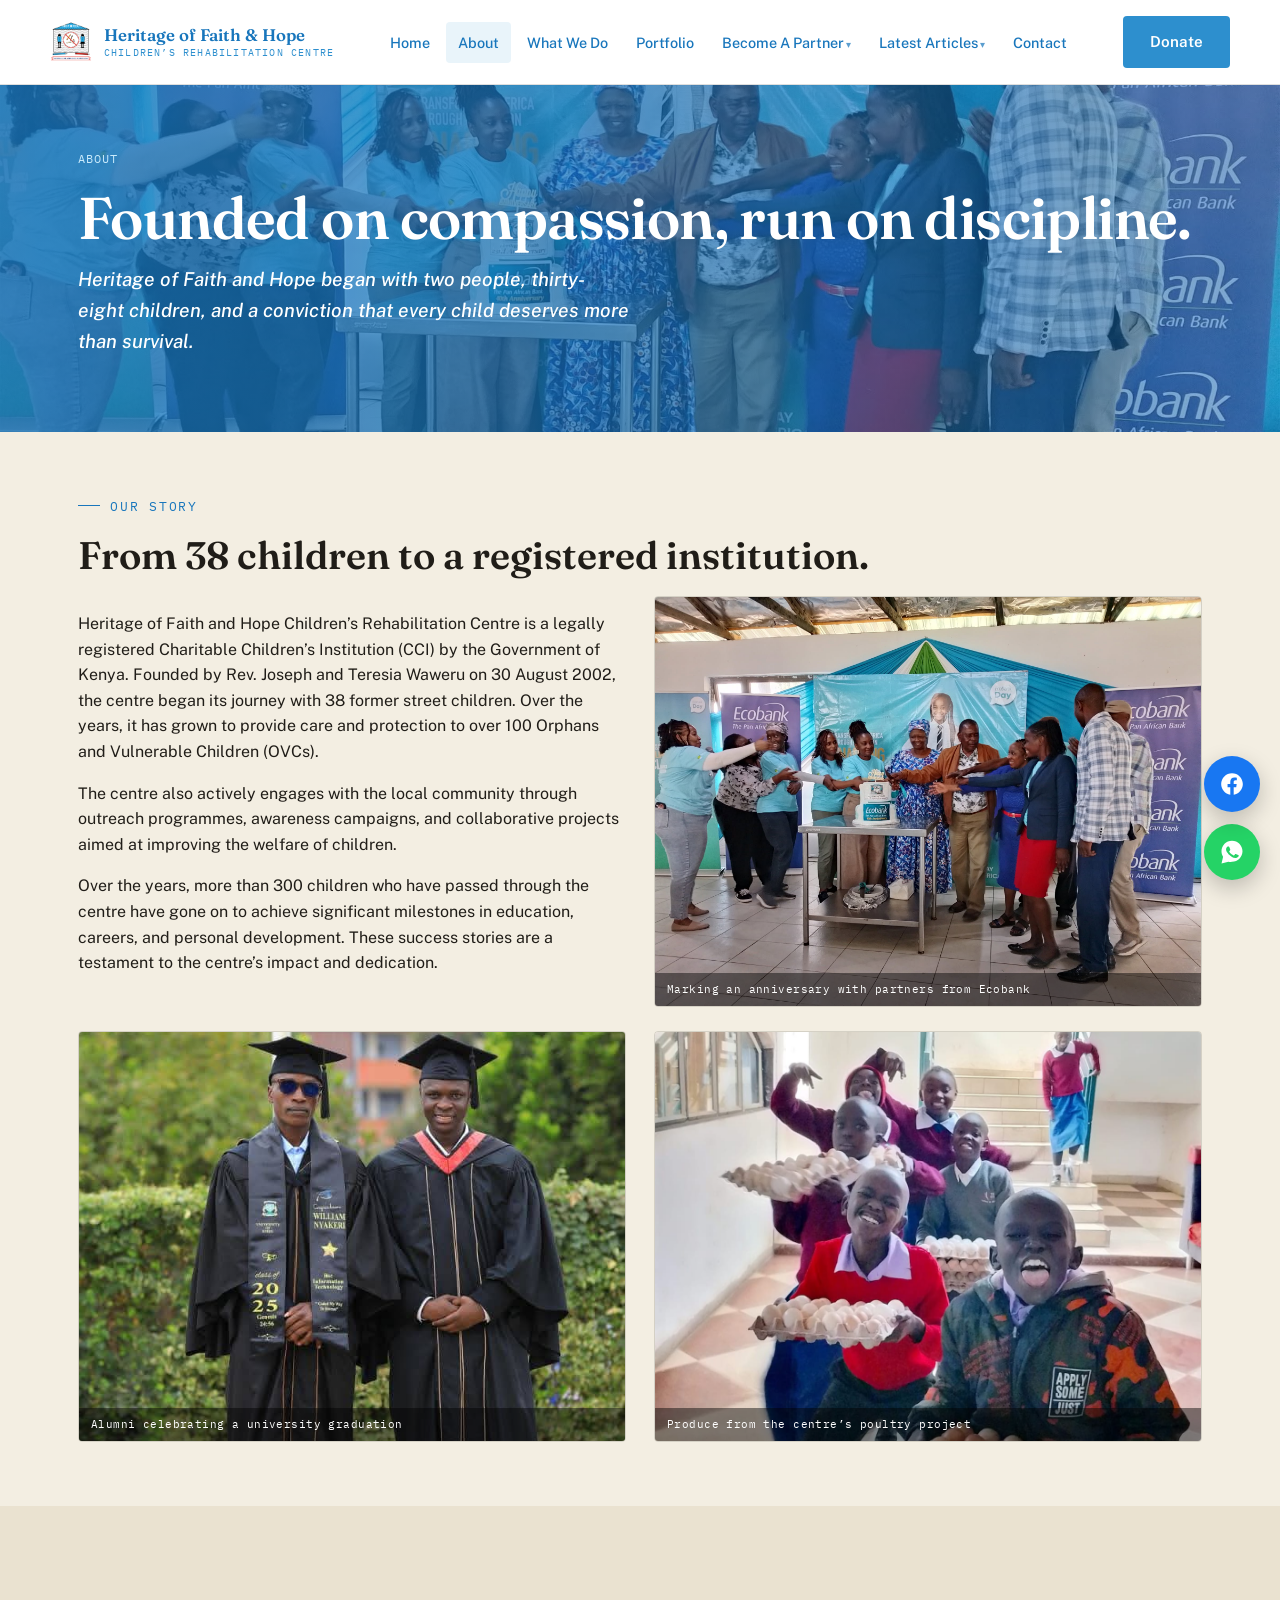
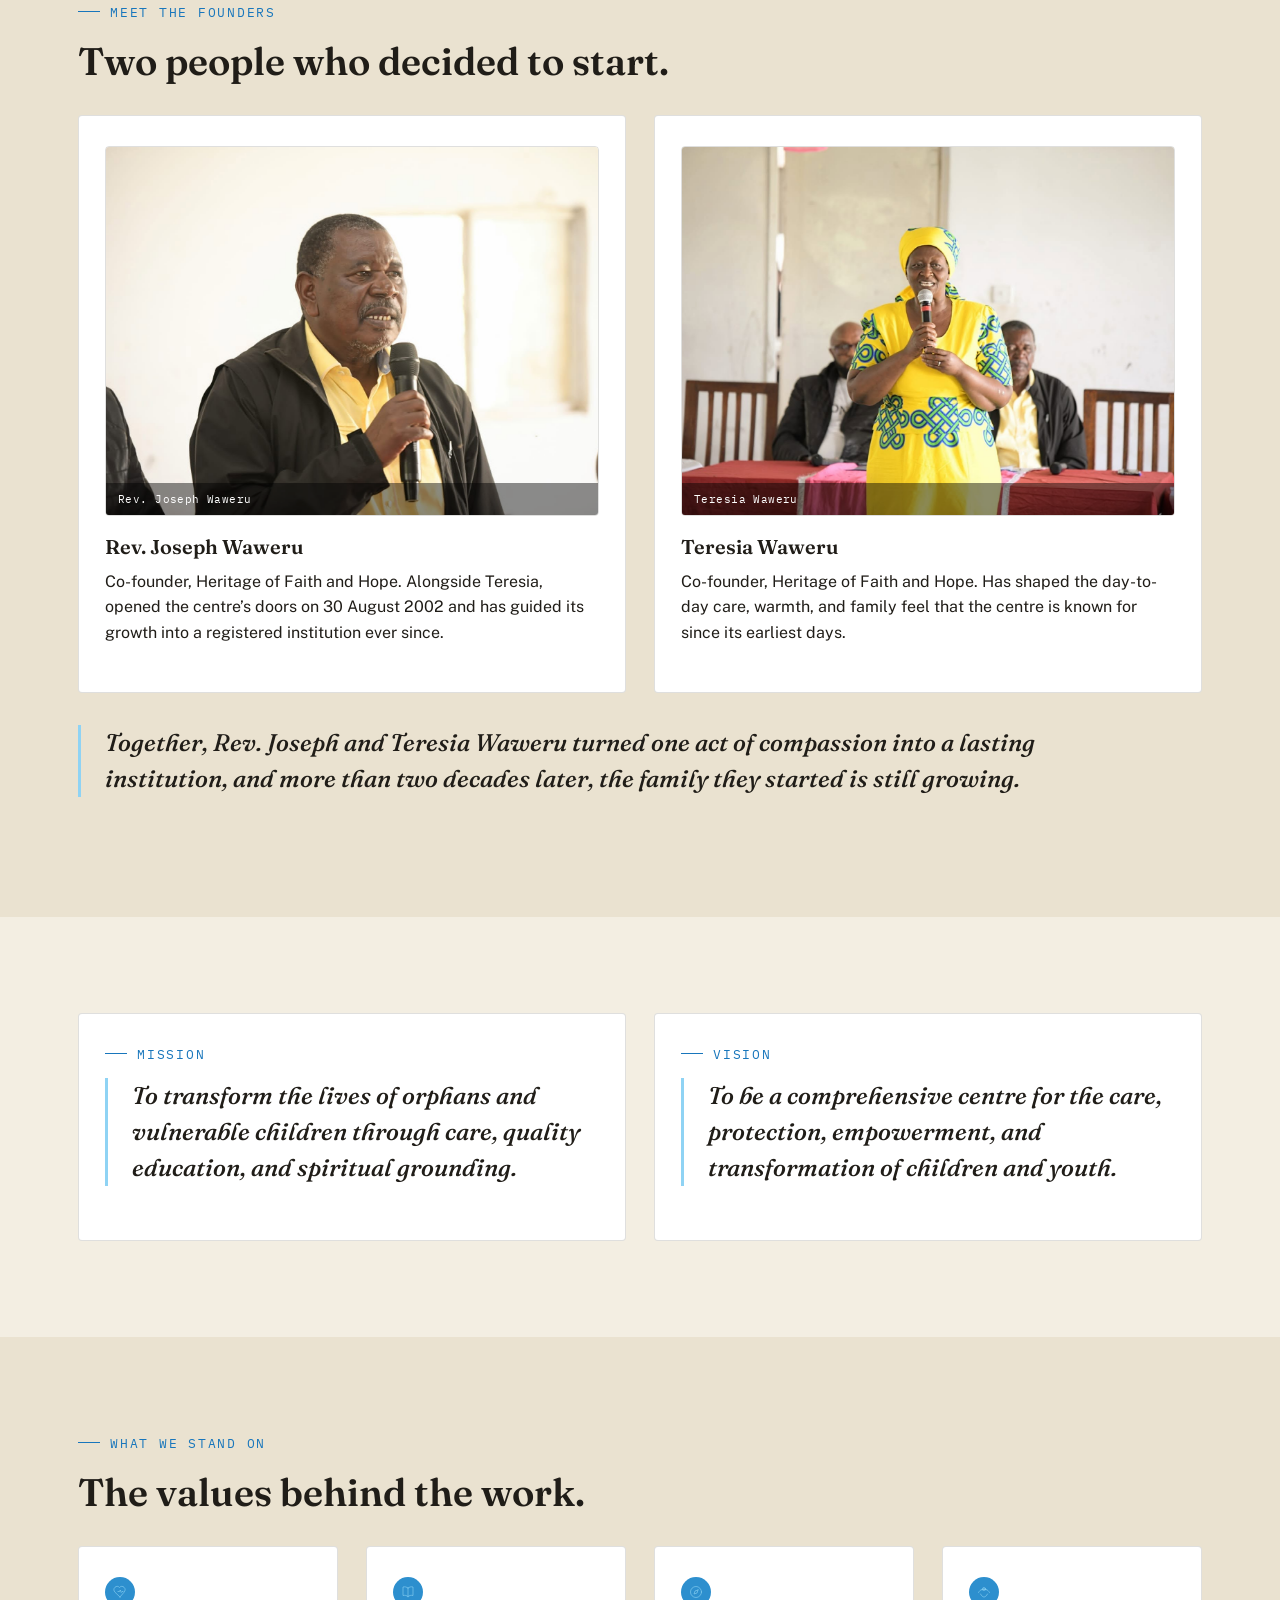
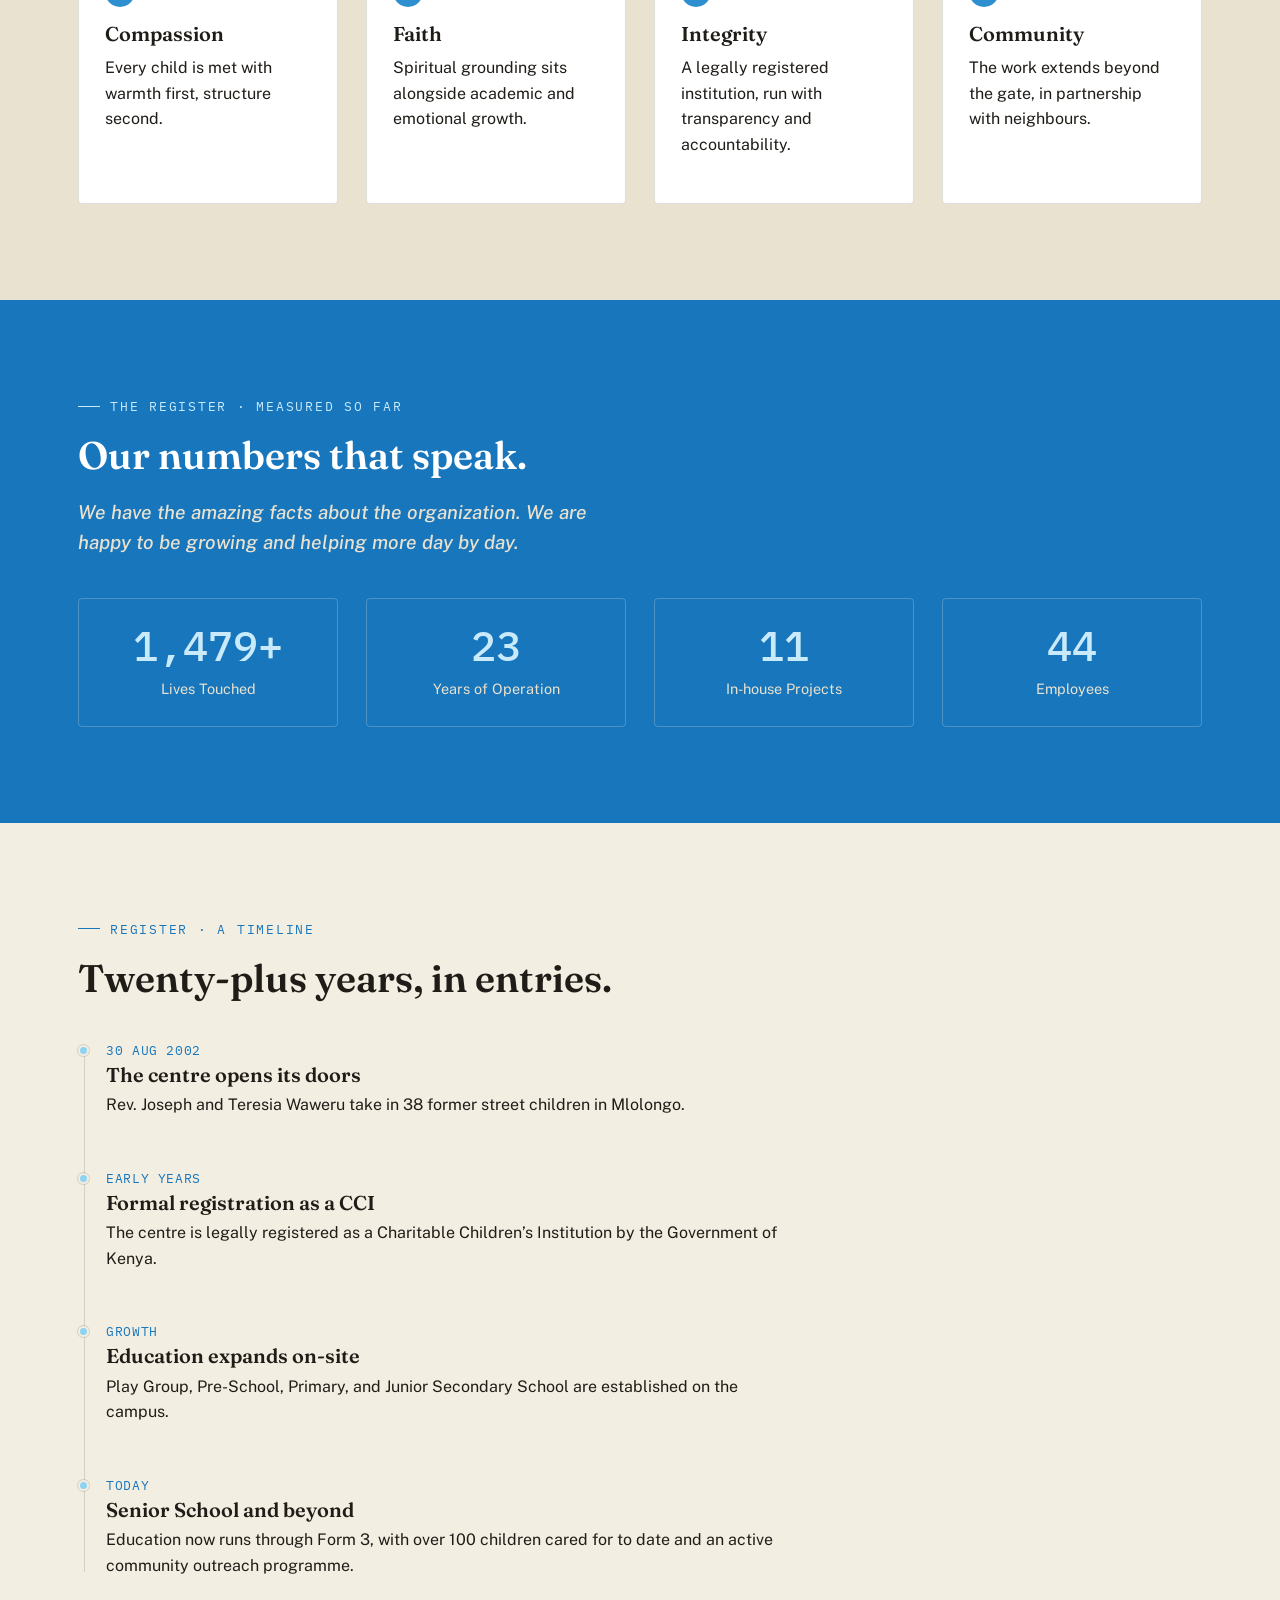
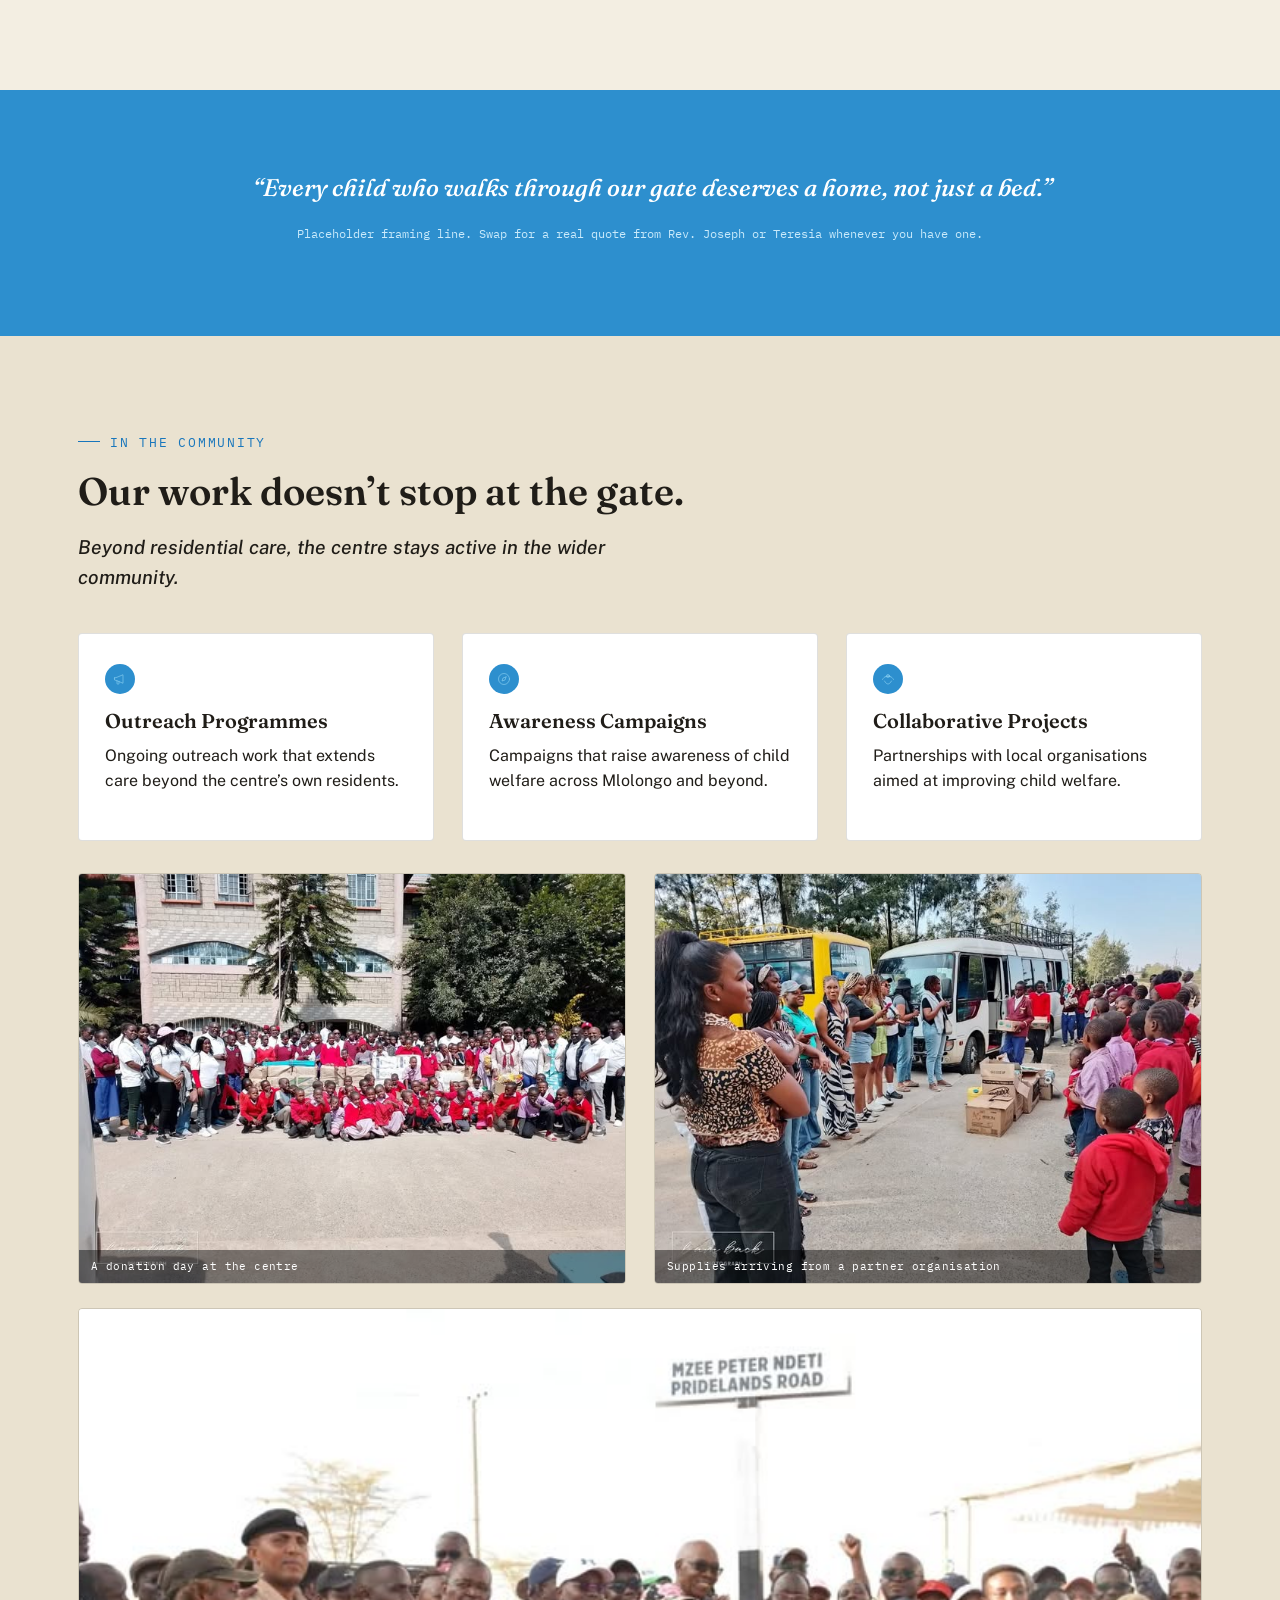
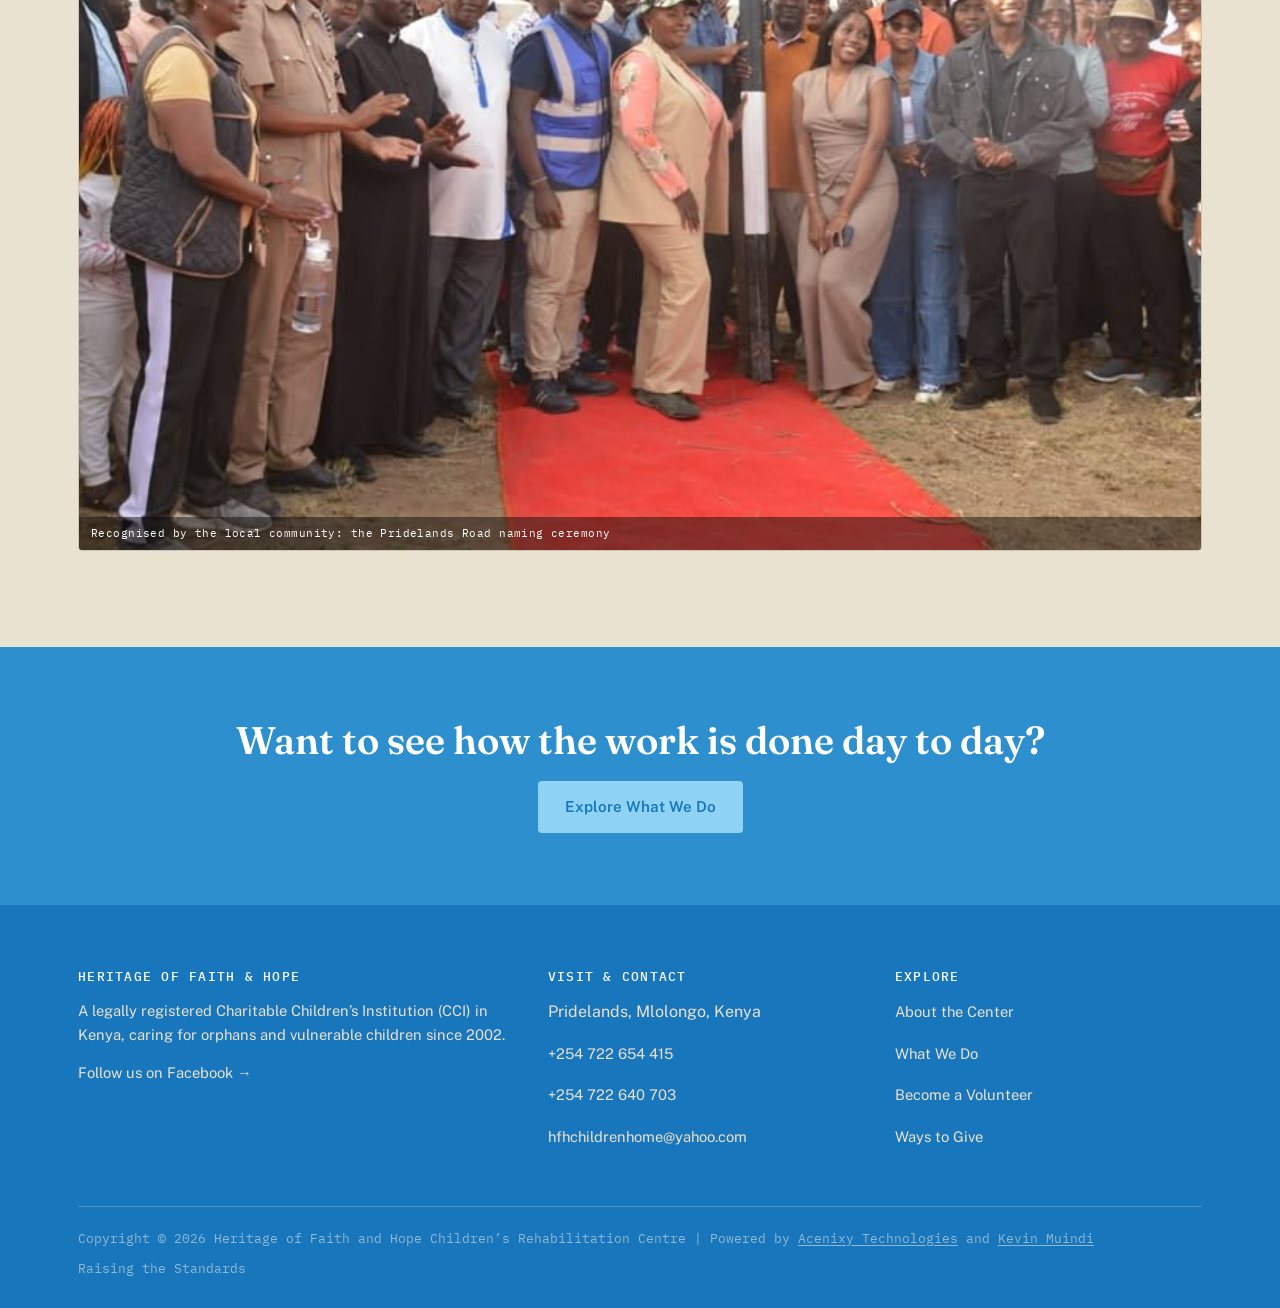
==== commit 6755c61e: "Update about.html" ====
--- a/about.html
+++ b/about.html
@@ -4,7 +4,7 @@
 <meta charset="UTF-8">
 <meta name="viewport" content="width=device-width, initial-scale=1.0">
 <title>About · Heritage of Faith and Hope</title>
-<meta name="description" content="The story of Heritage of Faith and Hope Rehabilitation Center, founded in 2002 by Rev. Joseph and Teresia Waweru.">
+<meta name="description" content="The story of Heritage of Faith and Hope Children&rsquo;s Rehabilitation Centre, founded in 2002 by Rev. Joseph and Teresia Waweru.">
 <link rel="stylesheet" href="css/styles.css">
 </head>
 <body>
@@ -12,7 +12,7 @@
     <div class="container nav">
       <a class="brand" href="index.html">
         <img src="assets/logo.png" alt="Heritage of Faith and Hope logo" class="brand-mark">
-        <span class="brand-word">Heritage of Faith &amp; Hope<small>Rehabilitation Center</small></span>
+        <span class="brand-word">Heritage of Faith &amp; Hope<small>Children&rsquo;s Rehabilitation Centre</small></span>
       </a>
       <nav aria-label="Primary">
         <ul class="nav-links">
@@ -278,7 +278,7 @@
         </div>
       </div>
       <div class="footer-bottom">
-        <span>Copyright &copy; 2026 Heritage of Faith and Hope Rehabilitation Center | Powered by <a href="https://acenixytech.co.ke/" target="_blank" rel="noopener">Acenixy Technologies</a> and <a href="https://muindikelvin.github.io/" target="_blank" rel="noopener">Kevin Muindi</a></span>
+        <span>Copyright &copy; 2026 Heritage of Faith and Hope Children&rsquo;s Rehabilitation Centre | Powered by <a href="https://acenixytech.co.ke/" target="_blank" rel="noopener">Acenixy Technologies</a> and <a href="https://muindikelvin.github.io/" target="_blank" rel="noopener">Kevin Muindi</a></span>
         <span>Raising the Standards</span>
       </div>
     </div>
